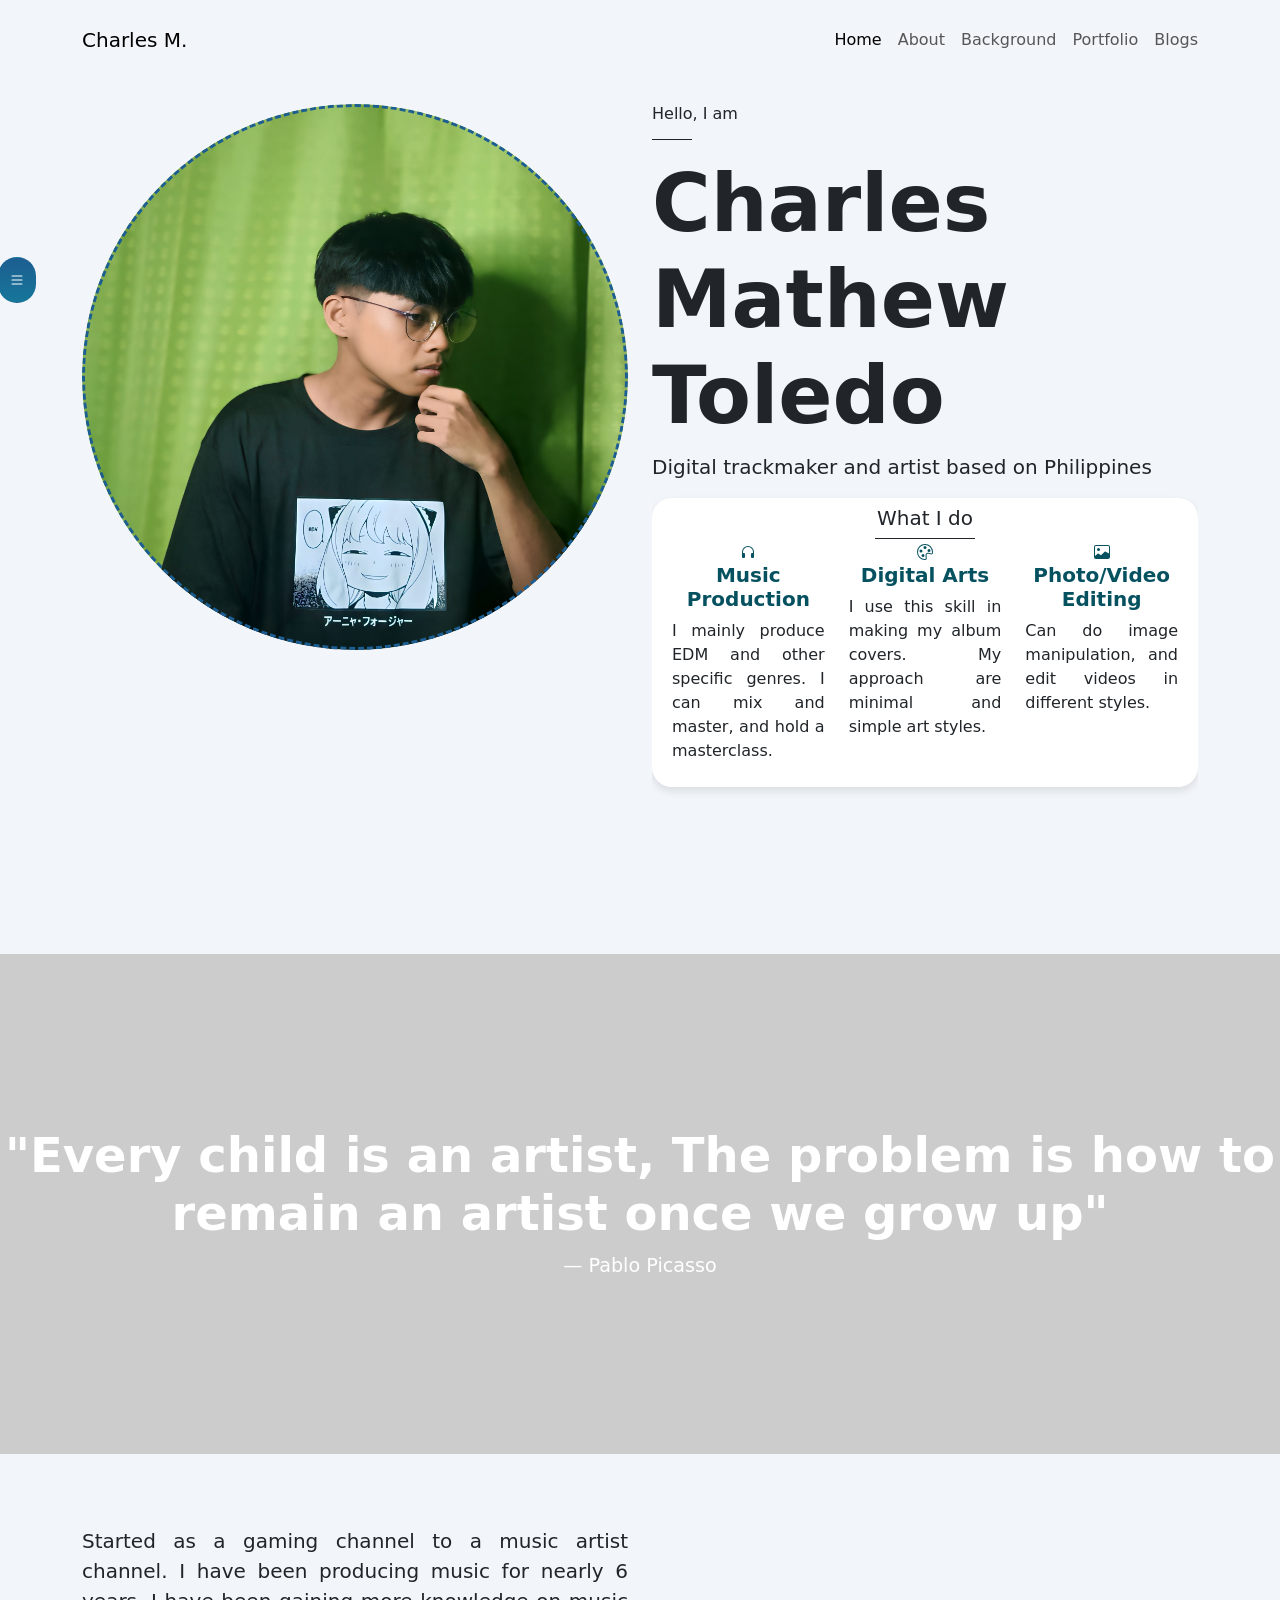
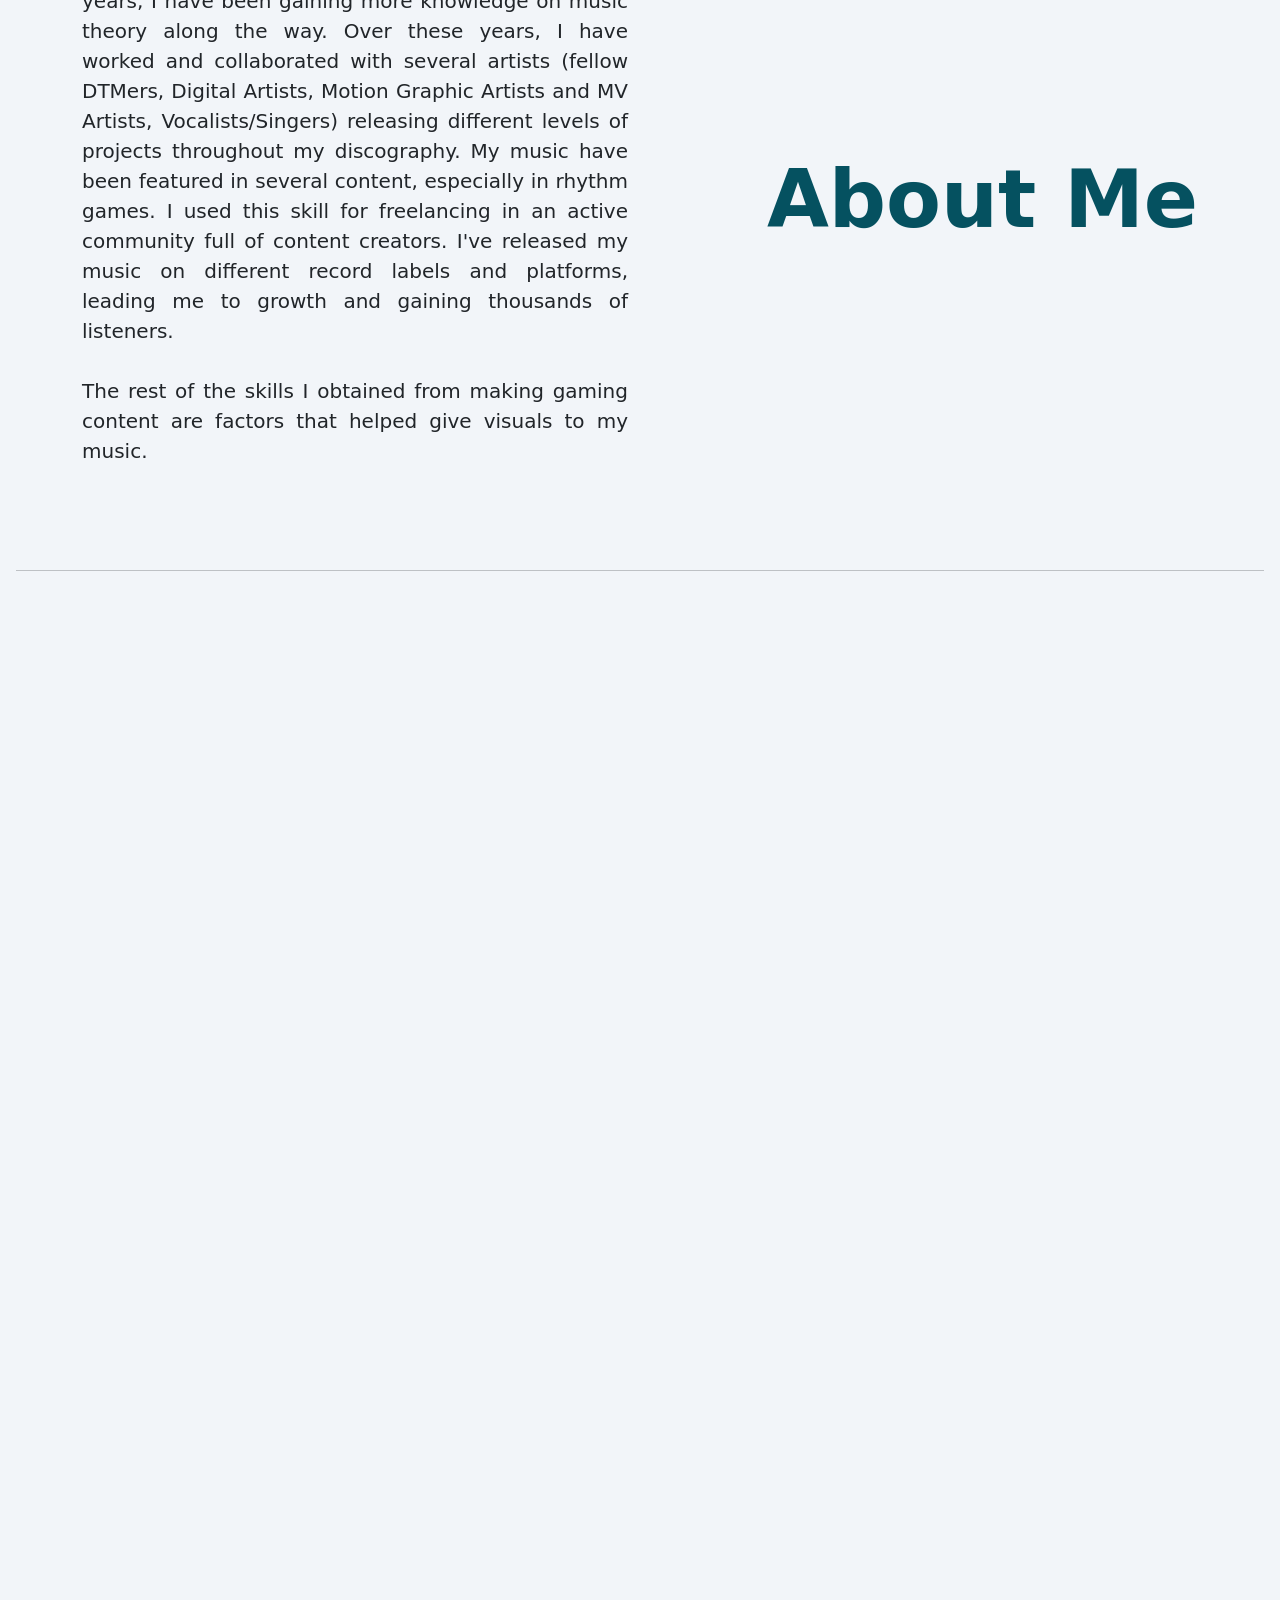
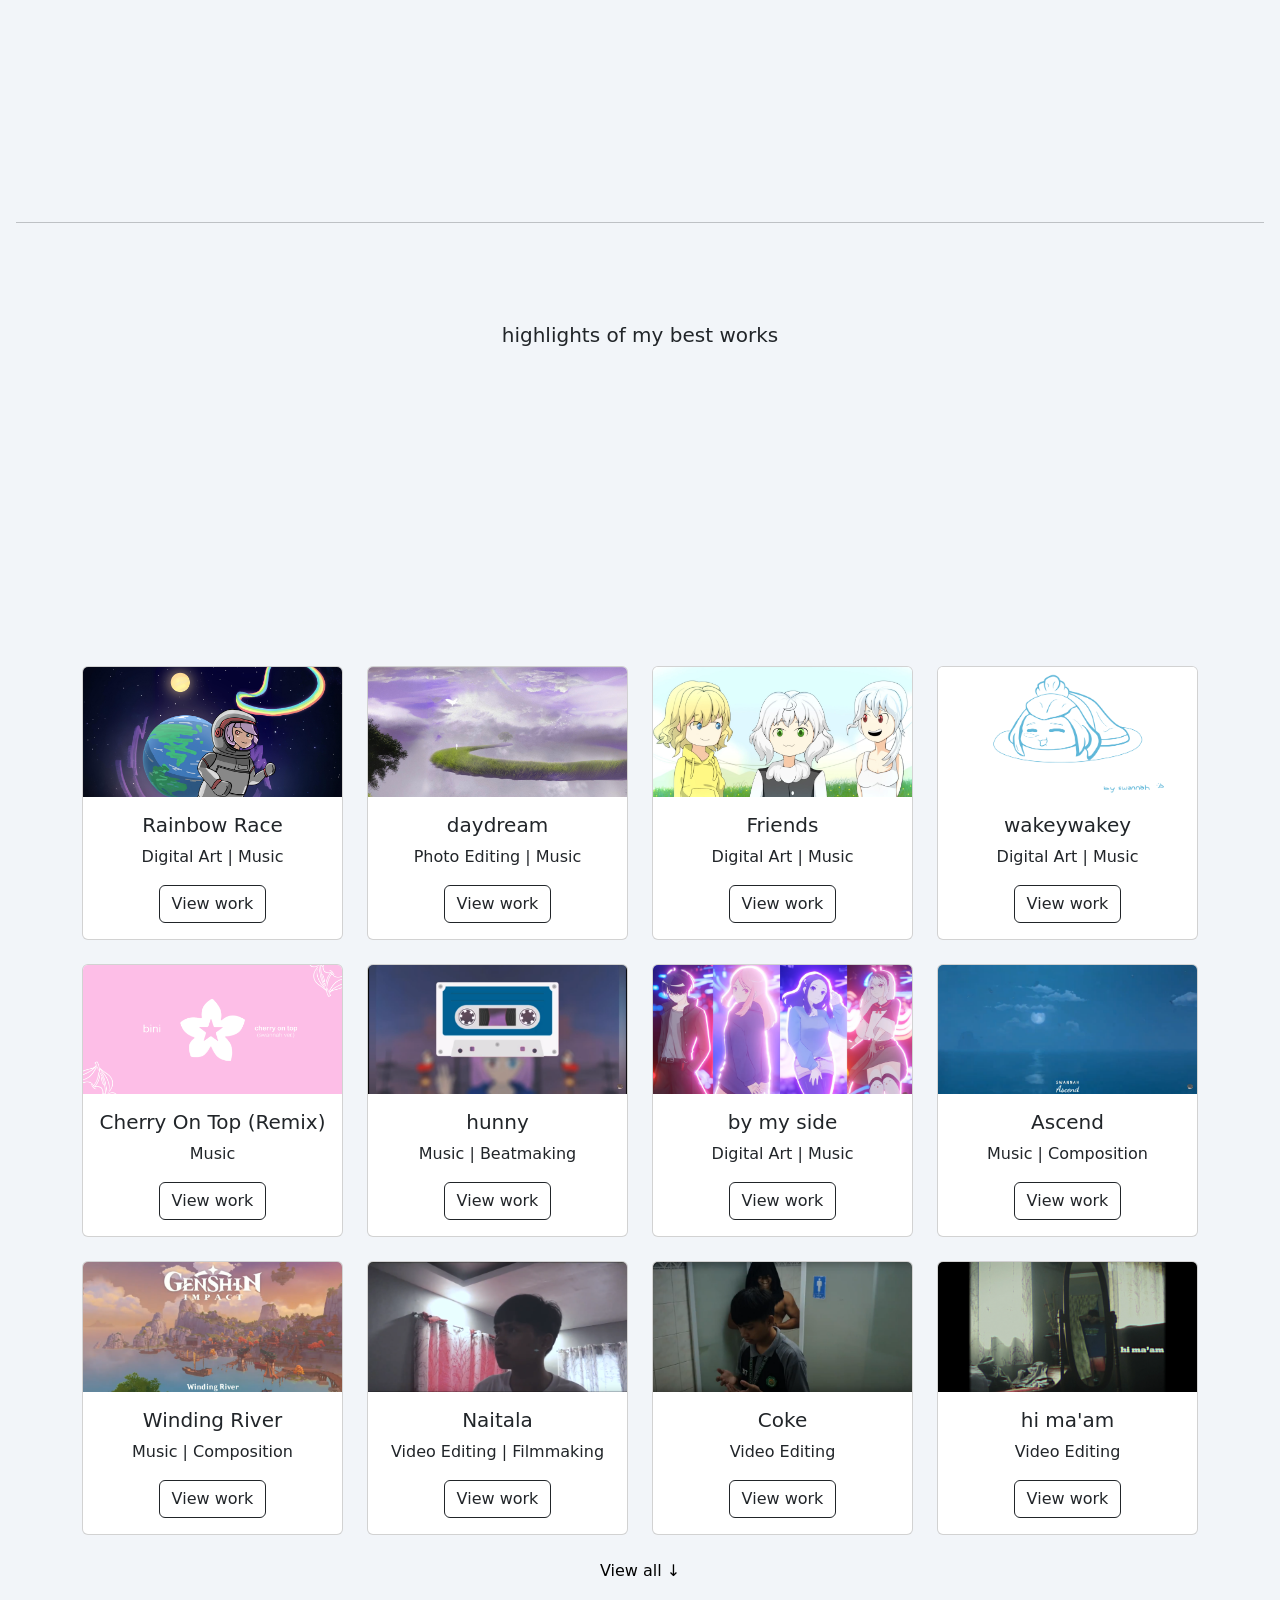
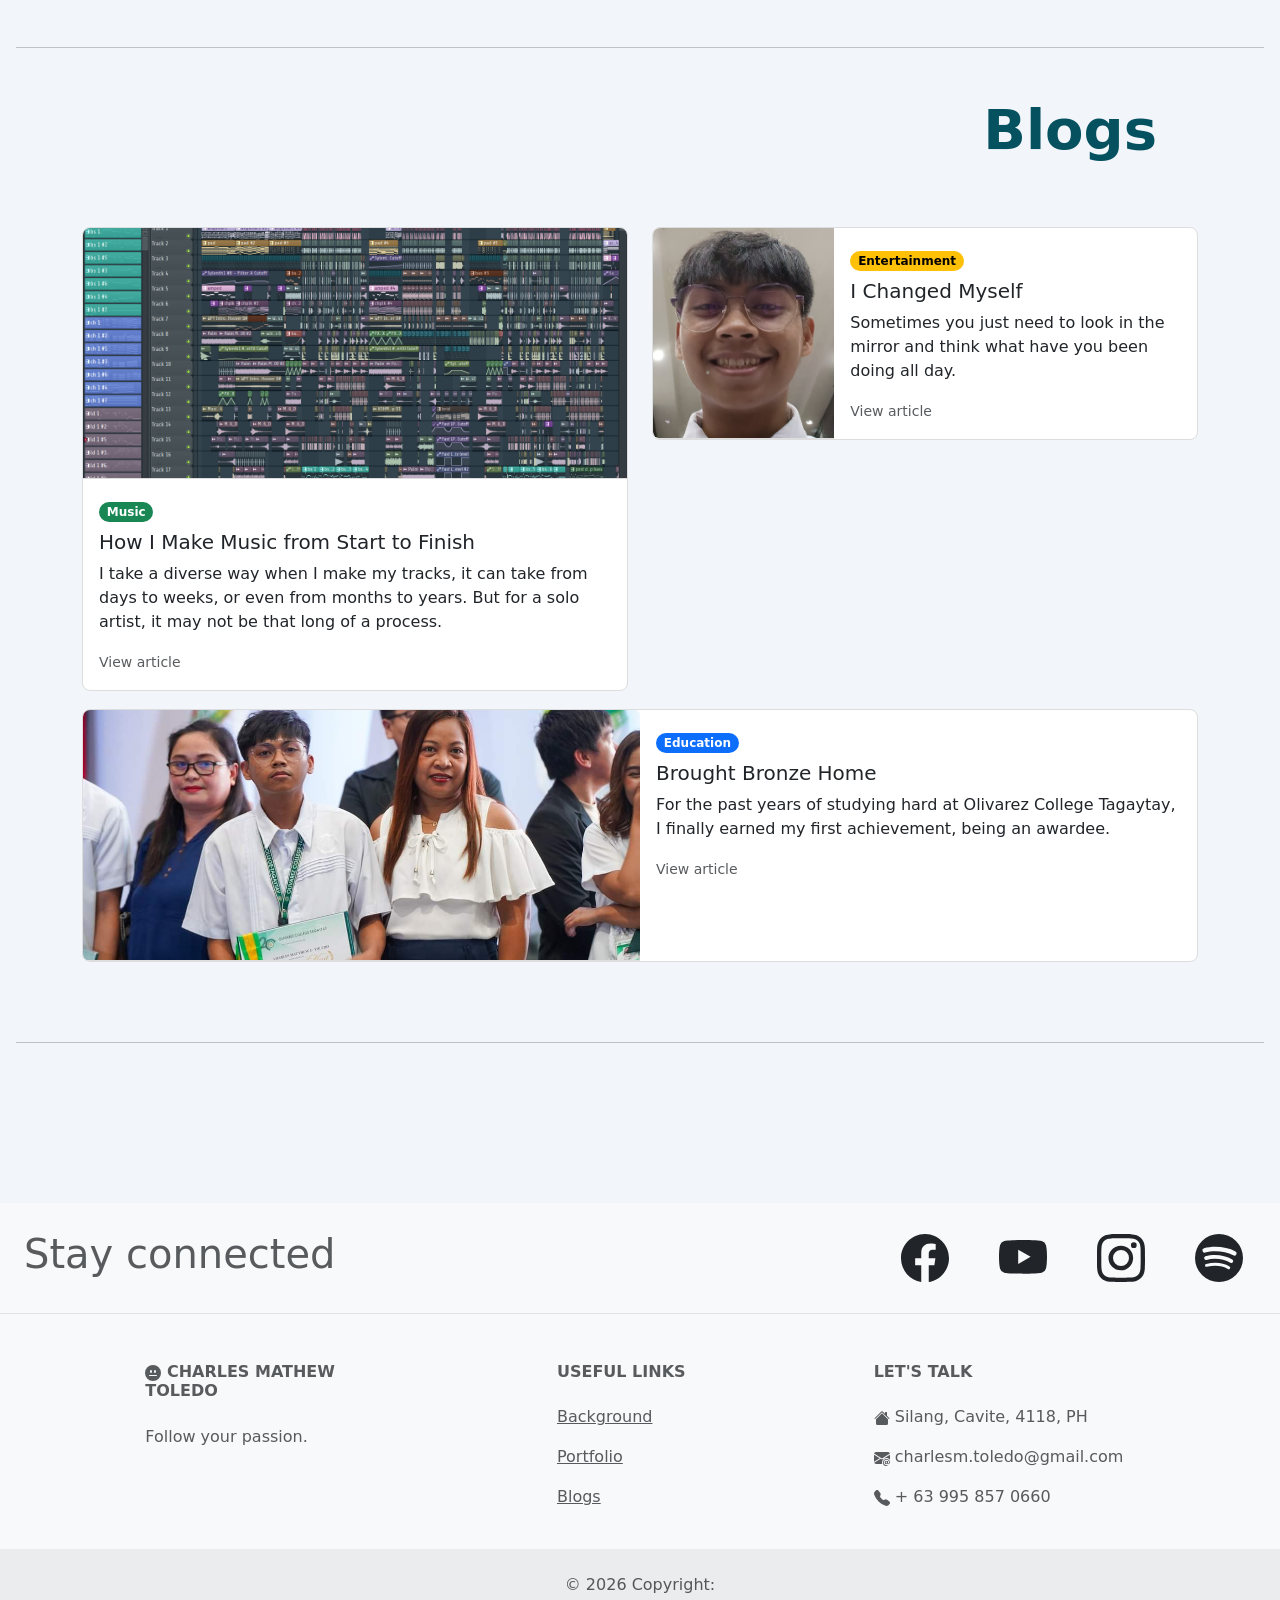
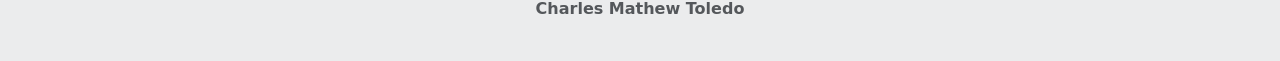
==== index.html @ c6d50644 "Update index.html" ====
<!DOCTYPE html>
<html lang="en">
<head>
    <meta charset="UTF-8">
    <meta name="viewport" content="width=device-width, initial-scale=1.0">
    <meta name="viewport" content="width=device-width, initial-scale=1.0, maximum-scale=1.0, user-scalable=no">
    <title>Charles M. - Personal Website</title>

    <!--Link-->
    <link href="https://cdn.jsdelivr.net/npm/bootstrap@5.3.3/dist/css/bootstrap.min.css" rel="stylesheet" integrity="sha384-QWTKZyjpPEjISv5WaRU9OFeRpok6YctnYmDr5pNlyT2bRjXh0JMhjY6hW+ALEwIH" crossorigin="anonymous">
    <link rel="stylesheet" type="text/css" href="CSS/style.css">
    <link rel="stylesheet" href="https://use.fontawesome.com/releases/v5.0.12/css/all.css" integrity="sha384-G0fIWCsCzJIMAVNQPfjH08cyYaUtMwjJwqiRKxxE/rx96Uroj1BtIQ6MLJuheaO9"
    crossorigin="anonymous">
    <link href="https://unpkg.com/aos@2.3.1/dist/aos.css" rel="stylesheet">
</head>
<body data-bs-spy="scroll" data-bs-target="#navbar-id" data-bs-target=".floating-menu" data-bs-target="btn-back-to-top" data-bs-target=".useful-links" data-bs-target="#cartogrid">
    <!--Navbar-->
    <div class="container-lg p-1 top-0">
        <nav class="navbar navbar-expand-md" id="navbar-id">
            <a href="#" class="navbar-brand ms-2" data-aos="zoom-in" 
            data-aos-easing="ease-out-sine" data-aos-duration="1000">Charles M.</a>

            <!--Hamburger Menu Icon / For Mobile View-->
            <button class="navbar-toggler collapsed ms-auto me-2" type="button" data-bs-toggle="collapse" data-bs-target="#toggleMobileMenu" aria-controls="toggleMobileMenu" aria-expanded="false" aria-label="toggleNavigation" data-aos="zoom-in" 
            data-aos-easing="ease-out-sine" data-aos-duration="1000">
                <span class="toggler-icon top-bar"></span>
                <span class="toggler-icon middle-bar"></span>
                <span class="toggler-icon bottom-bar"></span>
            </button>
            <!--Hamburger Menu Icon / For Mobile View-->

            <!--Nav Links-->
            <div class="collapse navbar-collapse my-2" id="toggleMobileMenu" data-aos="zoom-in" 
            data-aos-easing="ease-out-sine" data-aos-duration="1000">
                <ul class="navbar-nav text-center ms-auto">
                    <li>
                        <a href="#navbar-id" class="nav-link">Home</a>
                    </li>
                    <li>
                        <a href="#specialty" class="nav-link">About</a>
                    </li>
                    <li>
                        <a href="#resume" class="nav-link">Background</a>
                    </li>
                    <li>
                        <a href="#portfolio" class="nav-link">Portfolio</a>
                    </li>
                    <li>
                        <a href="#blogs" class="nav-link">Blogs</a>
                    </li>
                    <!-- <li>
                        <a href="#contacts" class="nav-link">Contact</a>
                    </li> -->
                </ul>
            </div>
            <!--Nav Links-->

            <div class="tab-content" id="myTabContent">
            <div class="tab-pane fade show active" id="home-tab-pane" role="tabpanel" aria-labelledby="home-tab" tabindex="0"></div>
            <div class="tab-pane fade" id="profile-tab-pane" role="tabpanel" aria-labelledby="profile-tab" tabindex="0"></div>
            <div class="tab-pane fade" id="contact-tab-pane" role="tabpanel" aria-labelledby="contact-tab" tabindex="0"></div>
            <div class="tab-pane fade" id="disabled-tab-pane" role="tabpanel" aria-labelledby="disabled-tab" tabindex="0"></div>
            </div>
        </nav>
    </div>
    <!--Navbar-->
    
    <!--Floating Menu-->
    <!--Button to open floating menu-->
    <div class="offcanvas-start" tabindex="-1" id="float-toggle" aria-labelledby="offcanvas1Label">
        <button class="btn" type="button" id="menu-float-toggler" data-bs-toggle="offcanvas" data-bs-target="#floating-menu" aria-controls="floating-menu">
            <svg xmlns="http://www.w3.org/2000/svg" width="16" height="16" fill="currentColor" class="bi bi-list" viewBox="0 0 16 16">
                <path fill-rule="evenodd" d="M2.5 12a.5.5 0 0 1 .5-.5h10a.5.5 0 0 1 0 1H3a.5.5 0 0 1-.5-.5m0-4a.5.5 0 0 1 .5-.5h10a.5.5 0 0 1 0 1H3a.5.5 0 0 1-.5-.5m0-4a.5.5 0 0 1 .5-.5h10a.5.5 0 0 1 0 1H3a.5.5 0 0 1-.5-.5"/>
            </svg>
        </button>
    </div>
    <!--Button to open floating menu-->

    <!--Actual Floating Menu-->
    <div class="offcanvas" id="floating-menu" data-bs-scroll="true" data-bs-backdrop="false" tabindex="-1" aria-labelledby="offcanvas2Label">
        <nav class="floating-menu">
            <ul class="main-menu">
                <!--to Home-->
                <li>
                    <a href="#navbar-id" class="ripple">
                        <svg xmlns="http://www.w3.org/2000/svg" width="16" height="16" fill="currentColor" class="bi bi-house-fill" viewBox="0 0 16 16">
                            <path d="M8.707 1.5a1 1 0 0 0-1.414 0L.646 8.146a.5.5 0 0 0 .708.708L8 2.207l6.646 6.647a.5.5 0 0 0 .708-.708L13 5.793V2.5a.5.5 0 0 0-.5-.5h-1a.5.5 0 0 0-.5.5v1.293z"/>
                            <path d="m8 3.293 6 6V13.5a1.5 1.5 0 0 1-1.5 1.5h-9A1.5 1.5 0 0 1 2 13.5V9.293z"/>
                        </svg>
                    </a>
                </li>

                <!--to About Section-->
                <li>
                    <a href="#specialty" class="ripple">
                        <svg xmlns="http://www.w3.org/2000/svg" width="16" height="16" fill="currentColor" class="bi bi-person-circle" viewBox="0 0 16 16">
                            <path d="M11 6a3 3 0 1 1-6 0 3 3 0 0 1 6 0"/>
                            <path fill-rule="evenodd" d="M0 8a8 8 0 1 1 16 0A8 8 0 0 1 0 8m8-7a7 7 0 0 0-5.468 11.37C3.242 11.226 4.805 10 8 10s4.757 1.225 5.468 2.37A7 7 0 0 0 8 1"/>
                        </svg>
                    </a>
                </li>

                <!--to Resume-->
                <li>
                    <a href="#resume" class="ripple">
                        <svg xmlns="http://www.w3.org/2000/svg" width="16" height="16" fill="currentColor" class="bi bi-person-vcard-fill" viewBox="0 0 16 16">
                            <path d="M0 4a2 2 0 0 1 2-2h12a2 2 0 0 1 2 2v8a2 2 0 0 1-2 2H2a2 2 0 0 1-2-2zm9 1.5a.5.5 0 0 0 .5.5h4a.5.5 0 0 0 0-1h-4a.5.5 0 0 0-.5.5M9 8a.5.5 0 0 0 .5.5h4a.5.5 0 0 0 0-1h-4A.5.5 0 0 0 9 8m1 2.5a.5.5 0 0 0 .5.5h3a.5.5 0 0 0 0-1h-3a.5.5 0 0 0-.5.5m-1 2C9 10.567 7.21 9 5 9c-2.086 0-3.8 1.398-3.984 3.181A1 1 0 0 0 2 13h6.96q.04-.245.04-.5M7 6a2 2 0 1 0-4 0 2 2 0 0 0 4 0"/>
                        </svg>
                    </a>
                </li>

                <!--to Portfolio-->
                <li>
                    <a href="#portfolio" class="ripple">
                        <svg xmlns="http://www.w3.org/2000/svg" width="16" height="16" fill="currentColor" class="bi bi-folder2-open" viewBox="0 0 16 16">
                            <path d="M1 3.5A1.5 1.5 0 0 1 2.5 2h2.764c.958 0 1.76.56 2.311 1.184C7.985 3.648 8.48 4 9 4h4.5A1.5 1.5 0 0 1 15 5.5v.64c.57.265.94.876.856 1.546l-.64 5.124A2.5 2.5 0 0 1 12.733 15H3.266a2.5 2.5 0 0 1-2.481-2.19l-.64-5.124A1.5 1.5 0 0 1 1 6.14zM2 6h12v-.5a.5.5 0 0 0-.5-.5H9c-.964 0-1.71-.629-2.174-1.154C6.374 3.334 5.82 3 5.264 3H2.5a.5.5 0 0 0-.5.5zm-.367 1a.5.5 0 0 0-.496.562l.64 5.124A1.5 1.5 0 0 0 3.266 14h9.468a1.5 1.5 0 0 0 1.489-1.314l.64-5.124A.5.5 0 0 0 14.367 7z"/>
                        </svg>
                    </a>
                </li>

                <!--to Blogs-->
                <li>
                    <a href="#blogs" class="ripple">
                        <svg xmlns="http://www.w3.org/2000/svg" width="16" height="16" fill="currentColor" class="bi bi-journal-richtext" viewBox="0 0 16 16">
                            <path d="M7.5 3.75a.75.75 0 1 1-1.5 0 .75.75 0 0 1 1.5 0m-.861 1.542 1.33.886 1.854-1.855a.25.25 0 0 1 .289-.047L11 4.75V7a.5.5 0 0 1-.5.5h-5A.5.5 0 0 1 5 7v-.5s1.54-1.274 1.639-1.208M5 9.5a.5.5 0 0 1 .5-.5h5a.5.5 0 0 1 0 1h-5a.5.5 0 0 1-.5-.5m0 2a.5.5 0 0 1 .5-.5h2a.5.5 0 0 1 0 1h-2a.5.5 0 0 1-.5-.5"/>
                            <path d="M3 0h10a2 2 0 0 1 2 2v12a2 2 0 0 1-2 2H3a2 2 0 0 1-2-2v-1h1v1a1 1 0 0 0 1 1h10a1 1 0 0 0 1-1V2a1 1 0 0 0-1-1H3a1 1 0 0 0-1 1v1H1V2a2 2 0 0 1 2-2"/>
                            <path d="M1 5v-.5a.5.5 0 0 1 1 0V5h.5a.5.5 0 0 1 0 1h-2a.5.5 0 0 1 0-1zm0 3v-.5a.5.5 0 0 1 1 0V8h.5a.5.5 0 0 1 0 1h-2a.5.5 0 0 1 0-1zm0 3v-.5a.5.5 0 0 1 1 0v.5h.5a.5.5 0 0 1 0 1h-2a.5.5 0 0 1 0-1z"/>
                        </svg>
                    </a>
                </li>

                <!--to Contact-->
                <!-- <li>
                    <a href="#contacts" class="ripple">
                        <svg xmlns="http://www.w3.org/2000/svg" width="16" height="16" fill="currentColor" class="bi bi-envelope-paper-fill" viewBox="0 0 16 16">
                            <path fill-rule="evenodd" d="M6.5 9.5 3 7.5v-6A1.5 1.5 0 0 1 4.5 0h7A1.5 1.5 0 0 1 13 1.5v6l-3.5 2L8 8.75zM1.059 3.635 2 3.133v3.753L0 5.713V5.4a2 2 0 0 1 1.059-1.765M16 5.713l-2 1.173V3.133l.941.502A2 2 0 0 1 16 5.4zm0 1.16-5.693 3.337L16 13.372v-6.5Zm-8 3.199 7.941 4.412A2 2 0 0 1 14 16H2a2 2 0 0 1-1.941-1.516zm-8 3.3 5.693-3.162L0 6.873v6.5Z"/>
                        </svg>
                    </a>
                </li> -->

                <!--Close floating menu and reappear the toggle button-->
                <li>
                    <a href="#" class="ripple" data-bs-dismiss="offcanvas" aria-label="Close">
                        <svg xmlns="http://www.w3.org/2000/svg" width="16" height="16" fill="currentColor" class="bi bi-x-circle-fill" viewBox="0 0 16 16">
                            <path d="M16 8A8 8 0 1 1 0 8a8 8 0 0 1 16 0M5.354 4.646a.5.5 0 1 0-.708.708L7.293 8l-2.647 2.646a.5.5 0 0 0 .708.708L8 8.707l2.646 2.647a.5.5 0 0 0 .708-.708L8.707 8l2.647-2.646a.5.5 0 0 0-.708-.708L8 7.293z"/>
                        </svg>
                    </a>
                </li>
            </ul>
            <div class="menu-bg"></div>
        </nav>
    </div>
    <!--Actual Floating Menu-->
    <!--Floating Menu-->
    

    <br>

    <!--Hero-->
    <div class="container">
        <div class="row">
            <!--Left-->
            <!--Profile Picture-->
            <div class="col-lg-6 col-md-12 col-sm-12">
                <div id="circle-container" data-aos="zoom-in" data-aos-duration="1500" data-aos-easing="ease-in-out-back">
                    <div class="circle-border"></div>
                    <div class="elementor-widget-container">
                        <div class="elementor-image">
                            <img src="images/hero-pfp.jpg" alt="Hero" class="img-fluid rounded-circle mb-3" id="heropfp">
                        </div>
                    </div>
                </div>
            </div>   
            <!--Profile Picture-->     
            <!--Left-->   

            <!--Right-->
            <div class="col-lg-6 col-md-12 col-sm-12">
                <div class="hero-content" style="overflow-x: hidden;">
                    <!--Intro header-->
                    <h6 id="hero-text" data-aos="flip-down" data-aos-duration="1500" data-aos-easing="ease-in-out-back" data-aos-delay="1000">Hello, I am</h6>
                    <hr style="width: 40px;" id="hello-line" data-aos="zoom-in" data-aos-duration="1000" data-aos-delay="1000">

                    <h1 class="display-1 fw-bold" id="hero-text" data-aos="flip-up" data-aos-duration="1500" data-aos-easing="ease-in-out-back" data-aos-delay="1500">Charles Mathew Toledo</h1>
                    <!--Intro header-->

                    <!--Auto-typing Text-->
                    <div class="container-type" data-aos="flip-down" data-aos-duration="1500" data-aos-easing="ease-in-out-back" data-aos-delay="1500">
                        <h3 class="lead fw-medium fs-3">
                            <span class="auto-type"></span>
                        </h3>
                    </div>

                    <!--Imported JavaScript typing animation-->
                    <script src="https://unpkg.com/typed.js@2.1.0/dist/typed.umd.js"></script>
                    <!--Imported JavaScript typing animation-->
                    <!--Auto-typing Text-->
                    
                    <!--Summary bio-->
                    <p class="lead" id="hero-bio" data-aos="fade-left" data-aos-duration="800" data-aos-easing="ease-out" data-aos-delay="2500">
                        Digital trackmaker and artist based on Philippines
                    </p>
                    <!--Summary bio-->

                    <!--Skills Summary-->
                    <div class="container" id="skillset-head" data-aos="flip-down" data-aos-duration="800" data-aos-easing="ease-out" data-aos-delay="2800">
                        <div class="container">
                            <h6 class="display-6 text-center fs-5 text-center">What I do</h6>
                            <hr class="m-auto" style="width: 100px;" data-aos="zoom-in" data-aos-duration="1000" data-aos-delay="3000">
                        </div>

                        <div class="container text-center">
                            <div class="row align-items-start d-block d-sm-inline-flex" id="skills" data-aos="zoom-in" data-aos-duration="1000" data-aos-delay="2800">
                                <div class="col">
                                    <span>
                                        <svg xmlns="http://www.w3.org/2000/svg" width="16" height="16" fill="currentColor" class="bi bi-headphones text-info-emphasis" viewBox="0 0 16 16">
                                            <path d="M8 3a5 5 0 0 0-5 5v1h1a1 1 0 0 1 1 1v3a1 1 0 0 1-1 1H3a1 1 0 0 1-1-1V8a6 6 0 1 1 12 0v5a1 1 0 0 1-1 1h-1a1 1 0 0 1-1-1v-3a1 1 0 0 1 1-1h1V8a5 5 0 0 0-5-5"/>
                                        </svg>
                                    </span>
                                    <h4 class="lead fs-5 fw-semibold mb-2 w-100 text-info-emphasis">Music Production</h4>
                                    <p class="lead fs-6 text-wrap" id="skill-desc">
                                        I mainly produce EDM and other specific genres. I can mix and master, and hold a masterclass.
                                    </p>
                                </div>
                                <div class="col">
                                    <span>
                                        <svg xmlns="http://www.w3.org/2000/svg" width="16" height="16" fill="currentColor" class="bi bi-palette text-info-emphasis" viewBox="0 0 16 16">
                                            <path d="M8 5a1.5 1.5 0 1 0 0-3 1.5 1.5 0 0 0 0 3m4 3a1.5 1.5 0 1 0 0-3 1.5 1.5 0 0 0 0 3M5.5 7a1.5 1.5 0 1 1-3 0 1.5 1.5 0 0 1 3 0m.5 6a1.5 1.5 0 1 0 0-3 1.5 1.5 0 0 0 0 3"/>
                                            <path d="M16 8c0 3.15-1.866 2.585-3.567 2.07C11.42 9.763 10.465 9.473 10 10c-.603.683-.475 1.819-.351 2.92C9.826 14.495 9.996 16 8 16a8 8 0 1 1 8-8m-8 7c.611 0 .654-.171.655-.176.078-.146.124-.464.07-1.119-.014-.168-.037-.37-.061-.591-.052-.464-.112-1.005-.118-1.462-.01-.707.083-1.61.704-2.314.369-.417.845-.578 1.272-.618.404-.038.812.026 1.16.104.343.077.702.186 1.025.284l.028.008c.346.105.658.199.953.266.653.148.904.083.991.024C14.717 9.38 15 9.161 15 8a7 7 0 1 0-7 7"/>
                                        </svg>
                                    </span> 
                                    <h4 class="lead fs-5 fw-semibold text-info-emphasis">Digital Arts</h4>
                                    <p class="lead fs-6 text-wrap" id="skill-desc">
                                        I use this skill in making my album covers. My approach are minimal and simple art styles.
                                    </p>
                                </div>
                                <div class="col">
                                    <span>
                                        <svg xmlns="http://www.w3.org/2000/svg" width="16" height="16" fill="currentColor" class="bi bi-image text-info-emphasis" viewBox="0 0 16 16">
                                            <path d="M6.002 5.5a1.5 1.5 0 1 1-3 0 1.5 1.5 0 0 1 3 0"/>
                                            <path d="M2.002 1a2 2 0 0 0-2 2v10a2 2 0 0 0 2 2h12a2 2 0 0 0 2-2V3a2 2 0 0 0-2-2zm12 1a1 1 0 0 1 1 1v6.5l-3.777-1.947a.5.5 0 0 0-.577.093l-3.71 3.71-2.66-1.772a.5.5 0 0 0-.63.062L1.002 12V3a1 1 0 0 1 1-1z"/>
                                        </svg>
                                    </span>
                                    <h4 class="lead fs-5 fw-semibold text-info-emphasis">Photo/Video Editing</h4>
                                    <p class="lead fs-6 text-wrap" id="skill-desc">
                                        Can do image manipulation, and edit videos in different styles.
                                    </p>
                                </div>
                            </div>
                        </div>
                    </div>
                    <!--Skills Summary-->

                    <hr data-aos="zoom-in" data-aos-duration="1000" data-aos-delay="1000">
                    
                    <!--SocMed Icons-->                   
                    <div class="row align-items-center" id="socmed-hero">
                        <!--Facebook-->
                        <div class="col-6 col-sm-3 col-md-3 text-center" data-aos="zoom-in" data-aos-duration="1000" data-aos-delay="2000">
                            <a type="button" class="btn rounded-4" id="icon1" href="https://www.facebook.com/bp.charlesjk" target="_blank">
                                <svg xmlns="http://www.w3.org/2000/svg" width="3em" height="3em" fill="currentColor" class="bi bi-facebook" viewBox="0 0 16 16">
                                    <path d="M16 8.049c0-4.446-3.582-8.05-8-8.05C3.58 0-.002 3.603-.002 8.05c0 4.017 2.926 7.347 6.75 7.951v-5.625h-2.03V8.05H6.75V6.275c0-2.017 1.195-3.131 3.022-3.131.876 0 1.791.157 1.791.157v1.98h-1.009c-.993 0-1.303.621-1.303 1.258v1.51h2.218l-.354 2.326H9.25V16c3.824-.604 6.75-3.934 6.75-7.951"/>
                                </svg>
                            </a>
                        </div>
                        <!--Facebook-->
                        

                        <!--YouTube-->
                        <div class="col-6 col-sm-3 col-md-3 text-center" data-aos="zoom-in" data-aos-duration="1000" data-aos-delay="2000">
                            <a type="button" class="btn rounded-4" id="icon2" href="https://www.youtube.com/c/SWANNAH69" target="_blank">
                                <svg xmlns="http://www.w3.org/2000/svg" width="3em" height="3em" fill="currentColor" class="bi bi-youtube" viewBox="0 0 16 16">
                                    <path d="M8.051 1.999h.089c.822.003 4.987.033 6.11.335a2.01 2.01 0 0 1 1.415 1.42c.101.38.172.883.22 1.402l.01.104.022.26.008.104c.065.914.073 1.77.074 1.957v.075c-.001.194-.01 1.108-.082 2.06l-.008.105-.009.104c-.05.572-.124 1.14-.235 1.558a2.01 2.01 0 0 1-1.415 1.42c-1.16.312-5.569.334-6.18.335h-.142c-.309 0-1.587-.006-2.927-.052l-.17-.006-.087-.004-.171-.007-.171-.007c-1.11-.049-2.167-.128-2.654-.26a2.01 2.01 0 0 1-1.415-1.419c-.111-.417-.185-.986-.235-1.558L.09 9.82l-.008-.104A31 31 0 0 1 0 7.68v-.123c.002-.215.01-.958.064-1.778l.007-.103.003-.052.008-.104.022-.26.01-.104c.048-.519.119-1.023.22-1.402a2.01 2.01 0 0 1 1.415-1.42c.487-.13 1.544-.21 2.654-.26l.17-.007.172-.006.086-.003.171-.007A100 100 0 0 1 7.858 2zM6.4 5.209v4.818l4.157-2.408z"/>
                                </svg>
                            </a>
                        </div>
                        <!--YouTube-->

                        <!--Instagram-->
                        <div class="col-6 col-sm-3 col-md-3 text-center" data-aos="zoom-in" data-aos-duration="1000" data-aos-delay="2000">                           
                            <a type="button" class="btn rounded-4" id="icon3" href="https://www.instagram.com/wanasan16/" target="_blank">
                                <svg xmlns="http://www.w3.org/2000/svg" width="3em" height="3em" fill="currentColor" class="bi bi-instagram" viewBox="0 0 16 16">
                                    <path d="M8 0C5.829 0 5.556.01 4.703.048 3.85.088 3.269.222 2.76.42a3.9 3.9 0 0 0-1.417.923A3.9 3.9 0 0 0 .42 2.76C.222 3.268.087 3.85.048 4.7.01 5.555 0 5.827 0 8.001c0 2.172.01 2.444.048 3.297.04.852.174 1.433.372 1.942.205.526.478.972.923 1.417.444.445.89.719 1.416.923.51.198 1.09.333 1.942.372C5.555 15.99 5.827 16 8 16s2.444-.01 3.298-.048c.851-.04 1.434-.174 1.943-.372a3.9 3.9 0 0 0 1.416-.923c.445-.445.718-.891.923-1.417.197-.509.332-1.09.372-1.942C15.99 10.445 16 10.173 16 8s-.01-2.445-.048-3.299c-.04-.851-.175-1.433-.372-1.941a3.9 3.9 0 0 0-.923-1.417A3.9 3.9 0 0 0 13.24.42c-.51-.198-1.092-.333-1.943-.372C10.443.01 10.172 0 7.998 0zm-.717 1.442h.718c2.136 0 2.389.007 3.232.046.78.035 1.204.166 1.486.275.373.145.64.319.92.599s.453.546.598.92c.11.281.24.705.275 1.485.039.843.047 1.096.047 3.231s-.008 2.389-.047 3.232c-.035.78-.166 1.203-.275 1.485a2.5 2.5 0 0 1-.599.919c-.28.28-.546.453-.92.598-.28.11-.704.24-1.485.276-.843.038-1.096.047-3.232.047s-2.39-.009-3.233-.047c-.78-.036-1.203-.166-1.485-.276a2.5 2.5 0 0 1-.92-.598 2.5 2.5 0 0 1-.6-.92c-.109-.281-.24-.705-.275-1.485-.038-.843-.046-1.096-.046-3.233s.008-2.388.046-3.231c.036-.78.166-1.204.276-1.486.145-.373.319-.64.599-.92s.546-.453.92-.598c.282-.11.705-.24 1.485-.276.738-.034 1.024-.044 2.515-.045zm4.988 1.328a.96.96 0 1 0 0 1.92.96.96 0 0 0 0-1.92m-4.27 1.122a4.109 4.109 0 1 0 0 8.217 4.109 4.109 0 0 0 0-8.217m0 1.441a2.667 2.667 0 1 1 0 5.334 2.667 2.667 0 0 1 0-5.334"/>
                                </svg>
                            </a>                           
                        </div>
                        <!--Instagram-->

                        <!--Spotify-->
                        <div class="col-6 col-sm-3 col-md-3 text-center" data-aos="zoom-in" data-aos-duration="1000" data-aos-delay="2000">                           
                            <a type="button" class="btn rounded-4" id="icon4" href="https://open.spotify.com/artist/47SYCgJrnsGnlDNcUpfqy1?si=AtB1aNCySh6cd99UNLAS3A" target="_blank">
                                <svg xmlns="http://www.w3.org/2000/svg" width="3em" height="3em" fill="currentColor" class="bi bi-spotify" viewBox="0 0 16 16">
                                    <path d="M8 0a8 8 0 1 0 0 16A8 8 0 0 0 8 0m3.669 11.538a.5.5 0 0 1-.686.165c-1.879-1.147-4.243-1.407-7.028-.77a.499.499 0 0 1-.222-.973c3.048-.696 5.662-.397 7.77.892a.5.5 0 0 1 .166.686m.979-2.178a.624.624 0 0 1-.858.205c-2.15-1.321-5.428-1.704-7.972-.932a.625.625 0 0 1-.362-1.194c2.905-.881 6.517-.454 8.986 1.063a.624.624 0 0 1 .206.858m.084-2.268C10.154 5.56 5.9 5.419 3.438 6.166a.748.748 0 1 1-.434-1.432c2.825-.857 7.523-.692 10.492 1.07a.747.747 0 1 1-.764 1.288"/>
                                </svg>
                            </a>                           
                        </div>
                        <!--Spotify-->
                    </div>
                    <!--SocMed Icons--> 

                </div>
                
            </div>
            <!--Right-->
        </div>
        
    </div>
    <!--Hero-->

    <br>
    <br>
    <br>

    <!--Parallax Image-->
    <div class="parallax">
        <div class="parallax-text" data-aos="fade-up" data-aos-easing="ease-out" data-aos-duration="800">
            <h1 class="display-5 fw-semibold">"Every child is an artist, The problem is how to remain an artist once we grow up"</h1>
            <p class="lead">— Pablo Picasso</p>
        </div>
    </div>
    <!--Parallax Image-->

    <br>
    <br>
    <br>

    <!--More Info About Me-->
    <div class="container">
        <div class="row" id="specialty">
            <div class="col-lg-6 col-md-12 col-sm-12" data-aos="fade-up" data-aos-duration="800" data-aos-easing="ease-out">
                <p class="lead" id="about-text">
                    Started as a gaming channel to a music artist channel. I have been producing music for nearly 6 years, I have been gaining more knowledge on music theory along the way. Over these years, I have worked and collaborated with several artists (fellow DTMers, Digital Artists, Motion Graphic Artists and MV Artists, Vocalists/Singers) releasing different levels of projects throughout my discography. My music have been featured in several content, especially in rhythm games. I used this skill for freelancing in an active community full of content creators. I've released my music on different record labels and platforms, leading me to growth and gaining thousands of listeners.
                    <br>
                    <br>
                    The rest of the skills I obtained from making gaming content are factors that helped give visuals to my music.
                </p>
            </div>
            <div class="col-lg-6 col-md-12 col-sm-12 text-lg-end text-sm-center align-content-center" data-aos="zoom-in" data-aos-duration="800" data-aos-easing="ease-out">
                <h1 class="display-1 fw-semibold text-info-emphasis" id="specialty-title">
                    About Me
                </h1>
            </div>
        </div>
    </div>
    <!--More Info About Me-->

    <br>
    <br>
    <br>
    <hr class="mx-3">

    <!--Resume-->
    <section id="resume">
        <div class="container" id="resume" data-aos="zoom-in" data-aos-easing="ease-out" data-aos-duration="800">
            <h1 class="display-4 fw-semibold text-info-emphasis">Background</h1>
        </div>
    
        <!--Education / Experiences / Skills tab-->
        <div class="container">
            <div class="row">
                <!--Left-->
                <div class="col-lg-6 col-md-12 col-sm-12" data-aos="zoom-in" data-aos-easing="ease-out" data-aos-duration="800" data-aos-delay="100">
                    <!--Education Timeline-->
                    <section class="py-3">
                        <h1 class="lead fw-medium fs-1 mb-2">Education</h1>
                        <ul class="timeline-with-icons mx-3" data-aos="fade-up" data-aos-easing="ease-out" data-aos-duration="800" data-aos-delay="150">
                            <!--Timeline 1: Elementary School-->
                            <li class="timeline-item mb-5" >
                                <span class="timeline-icon" data-aos="zoom-in" data-aos-easing="ease-in-out-back" data-aos-duration="800" data-aos-delay="250">
                                    <svg xmlns="http://www.w3.org/2000/svg" width="16" height="16" fill="currentColor" class="bi bi-backpack-fill" viewBox="0 0 16 16">
                                        <path d="M5 13v-3h4v.5a.5.5 0 0 0 1 0V10h1v3z"/>
                                        <path d="M6 2v.341C3.67 3.165 2 5.388 2 8v5.5A2.5 2.5 0 0 0 4.5 16h7a2.5 2.5 0 0 0 2.5-2.5V8a6 6 0 0 0-4-5.659V2a2 2 0 1 0-4 0m2-1a1 1 0 0 1 1 1v.083a6 6 0 0 0-2 0V2a1 1 0 0 1 1-1m0 3a4 4 0 0 1 3.96 3.43.5.5 0 1 1-.99.14 3 3 0 0 0-5.94 0 .5.5 0 1 1-.99-.14A4 4 0 0 1 8 4M4.5 9h7a.5.5 0 0 1 .5.5v4a.5.5 0 0 1-.5.5h-7a.5.5 0 0 1-.5-.5v-4a.5.5 0 0 1 .5-.5"/>
                                    </svg>
                                </span>
                        
                                <h5 class="fw-bold">Primary Education</h5>
                                <p class="text-muted mb-2 fw-bold"><i class="far fa-clock" aria-hidden="true"></i> Rancho Imperial Day Care Center (S.Y. 2008-2010)</p>
                                <p class="text-muted mb-2 fw-bold"><i class="far fa-clock" aria-hidden="true"></i> Blessed Margaret De Castello School (S.Y. 2010-2013)</p>
                                <p class="text-muted mb-2 fw-bold"><i class="far fa-clock" aria-hidden="true"></i> IC Learning Center (S.Y. 2013-2014)</p>
                                <p class="text-muted mb-2 fw-bold"><i class="far fa-clock" aria-hidden="true"></i> Lumil Elementary School (S.Y. 2014-2016)</p>
                                <ul>
                                    <li class="text-muted">
                                        Six-time student with honors (First 2 years of Kindergarten and First 4 years in Elementary)
                                    </li>
                                    <li class="text-muted">
                                        Uncredited winner of IC art contest
                                    </li>
                                    <li class="text-muted">
                                        3rd Placer in Mr. & Ms. Pageant at RIDCC
                                    </li>
                                </ul>
                            </li>
                            <!--Timeline 1: Elementary School-->
                        
                            <!--Timeline 2: High School-->
                            <li class="timeline-item mb-5">
                                <span class="timeline-icon" data-aos="zoom-in" data-aos-easing="ease-in-out-back" data-aos-duration="800" data-aos-delay="400">
                                    <svg xmlns="http://www.w3.org/2000/svg" width="16" height="16" fill="currentColor" class="bi bi-book-half" viewBox="0 0 16 16">
                                        <path d="M8.5 2.687c.654-.689 1.782-.886 3.112-.752 1.234.124 2.503.523 3.388.893v9.923c-.918-.35-2.107-.692-3.287-.81-1.094-.111-2.278-.039-3.213.492zM8 1.783C7.015.936 5.587.81 4.287.94c-1.514.153-3.042.672-3.994 1.105A.5.5 0 0 0 0 2.5v11a.5.5 0 0 0 .707.455c.882-.4 2.303-.881 3.68-1.02 1.409-.142 2.59.087 3.223.877a.5.5 0 0 0 .78 0c.633-.79 1.814-1.019 3.222-.877 1.378.139 2.8.62 3.681 1.02A.5.5 0 0 0 16 13.5v-11a.5.5 0 0 0-.293-.455c-.952-.433-2.48-.952-3.994-1.105C10.413.809 8.985.936 8 1.783"/>
                                    </svg>
                                </span>
                                <h5 class="fw-bold">Secondary Education</h5>
                                <p class="text-muted mb-2 fw-bold"><i class="far fa-clock" aria-hidden="true"></i> Lumil Integrated National High School (S.Y. 2016-2022)</p>
                                <p class="text-muted">
                                No notable achievements
                                </p>
                            </li>
                            <!--Timeline 2: High School-->
                        
                            <!--Timeline 3: College-->
                            <li class="timeline-item mb-5">
                                <span class="timeline-icon" data-aos="zoom-in" data-aos-easing="ease-in-out-back" data-aos-duration="800" data-aos-delay="500">
                                    <svg class="w-6 h-6 text-gray-800 dark:text-white" aria-hidden="true" xmlns="http://www.w3.org/2000/svg" width="24" height="24" fill="currentColor" viewBox="0 0 24 24">
                                        <path fill-rule="evenodd" d="M5 3a2 2 0 0 0-2 2v5h18V5a2 2 0 0 0-2-2H5ZM3 14v-2h18v2a2 2 0 0 1-2 2h-6v3h2a1 1 0 1 1 0 2H9a1 1 0 1 1 0-2h2v-3H5a2 2 0 0 1-2-2Z" clip-rule="evenodd"/>
                                    </svg>                        
                                </span>
                                <div class="timeline-2 left-2">
                                    <div class="card" data-aos="zoom-in-up" data-aos-easing="ease-in-out-back" data-aos-duration="1500" data-aos-delay="200">
                                        <img src="https://i.vimeocdn.com/video/1082373481-9c1b08f8b41b70c0943402cf81ca585c0487aa20038ea4c4c7877d7c17aadfa6-d?f=webp" class="card-img-top"
                                        alt="Responsive image">
                                        <div class="card-body p-4">
                                            <h4 class="fw-bold mb-2">Tertiary Education</h4>
                                            <p class="text-muted mb-4 fw-bold"><i class="far fa-clock" aria-hidden="true"></i> Olivarez College Tagaytay (S.Y. 2022-2026)</p>
                                            <ul>
                                                <li class="text-muted">
                                                    Academic Merit of S.Y. 2023-2024
                                                </li>
                                                <li class="text-muted mb-3">
                                                    Dean's Lister of S.Y. 2023-2024
                                                </li>
                                                <li class="text-muted mb-3">
                                                    President's Lister of S.Y. 2024-2025 - Scholar
                                                </li>
                                                <li class="text-muted mb-3">
                                                    Area Awardee Graduate
                                                </li>
                                                <li class="text-muted mb-3">
                                                    Best in Information Technology-based Research
                                                </li>
                                            </ul>
                                            <a href="https://olivarezcollegetagaytay.edu.ph/home/" target="_blank" class="btn btn-outline-success oct-visit">Visit official website</a>
                                      </div>
                                    </div>
                                </div>
                            </li>
                            <!--Timeline 3: College-->
                        </ul>
                    </section>
                    <!--Education Timeline-->
                </div>
                <!--Left-->
    
                <!--Right-->
                <div class="col-lg-6 col-md-12 col-sm-12" data-aos="zoom-in" data-aos-easing="ease-out" data-aos-duration="800" data-aos-delay="150">
    
                    <!--Experience Timeline-->
                    <section>
                        <h1 class="lead fw-medium fs-1 mb-2">Experiences</h1>
                        <ul class="timeline-with-icons mx-3" data-aos="fade-up" data-aos-easing="ease-out" data-aos-duration="800" data-aos-delay="300">
                            <!--Timeline 1: Music Producer-->
                            <li class="timeline-item mb-5">
                                <span class="timeline-icon" data-aos="zoom-in" data-aos-easing="ease-in-out-back" data-aos-duration="800" data-aos-delay="600">
                                    <svg xmlns="http://www.w3.org/2000/svg" width="16" height="16" fill="currentColor" class="bi bi-headphones" viewBox="0 0 16 16">
                                        <path d="M8 3a5 5 0 0 0-5 5v1h1a1 1 0 0 1 1 1v3a1 1 0 0 1-1 1H3a1 1 0 0 1-1-1V8a6 6 0 1 1 12 0v5a1 1 0 0 1-1 1h-1a1 1 0 0 1-1-1v-3a1 1 0 0 1 1-1h1V8a5 5 0 0 0-5-5"/>
                                    </svg>
                                </span>
                        
                                <h5 class="fw-bold">Digital Trackmaker</h5>
                                <p class="text-muted mb-2 fw-bold"><i class="far fa-clock" aria-hidden="true"></i> Late 2017-present</p>
                                <ul>
                                    <li class="text-muted">More than 5.7K all-time Spotify streams</li>
                                    <li class="text-muted">Reached 37,522 all-time plays on SoundCloud</li>
                                    <li class="text-muted">64,427 YouTube total views</li>
                                    <li class="text-muted">Mentored aspiring artists through masterclass</li>
                                    <li class="text-muted">Made 4 record deals and 5 promotion deals</li>
                                    <li class="text-muted">Successful collaborations with 5 different artists</li>
                                    <li class="text-muted">Produced BGMs for VTubers</li>
                                    <li class="text-muted">Featured music in rhythm games (e.g. Geometry Dash, A Dance of Fire and Ice, Rhythm Master)</li>
                                </ul>
                            </li>
                            <!--Timeline 1: Music Producer-->
                        
                            <!--Timeline 2: Digital and Image Artist-->
                            <li class="timeline-item mb-5">
                                <span class="timeline-icon" data-aos="zoom-in" data-aos-easing="ease-in-out-back" data-aos-duration="800" data-aos-delay="700">
                                    <svg xmlns="http://www.w3.org/2000/svg" width="16" height="16" fill="currentColor" class="bi bi-image-fill" viewBox="0 0 16 16">
                                        <path d="M.002 3a2 2 0 0 1 2-2h12a2 2 0 0 1 2 2v10a2 2 0 0 1-2 2h-12a2 2 0 0 1-2-2zm1 9v1a1 1 0 0 0 1 1h12a1 1 0 0 0 1-1V9.5l-3.777-1.947a.5.5 0 0 0-.577.093l-3.71 3.71-2.66-1.772a.5.5 0 0 0-.63.062zm5-6.5a1.5 1.5 0 1 0-3 0 1.5 1.5 0 0 0 3 0"/>
                                    </svg>
                                </span>
                                <h5 class="fw-bold">Digital Artist and Photo Editor</h5>
                                <p class="text-muted mb-2 fw-bold"><i class="far fa-clock" aria-hidden="true"></i> 2016</p>
                                <ul>
                                    <li class="text-muted">Designed album covers through drawing, image manipulation, and graphic design</li>
                                </ul>
                            </li>
                            <!--Timeline 2: Digital and Image Artist-->
    
                            <!--Timeline 3: Content Creator-->
                            <li class="timeline-item mb-5">
                                <span class="timeline-icon" data-aos="zoom-in" data-aos-easing="ease-in-out-back" data-aos-duration="800" data-aos-delay="800">
                                    <svg xmlns="http://www.w3.org/2000/svg" width="16" height="16" fill="currentColor" class="bi bi-play-btn" viewBox="0 0 16 16">
                                        <path d="M6.79 5.093A.5.5 0 0 0 6 5.5v5a.5.5 0 0 0 .79.407l3.5-2.5a.5.5 0 0 0 0-.814z"/>
                                        <path d="M0 4a2 2 0 0 1 2-2h12a2 2 0 0 1 2 2v8a2 2 0 0 1-2 2H2a2 2 0 0 1-2-2zm15 0a1 1 0 0 0-1-1H2a1 1 0 0 0-1 1v8a1 1 0 0 0 1 1h12a1 1 0 0 0 1-1z"/>
                                    </svg>
                                </span>
                                <h5 class="fw-bold">Video Content Creator and Editor</h5>
                                <p class="text-muted mb-2 fw-bold"><i class="far fa-clock" aria-hidden="true"></i> 2016</p>
                                <ul>
                                    <li class="text-muted">Edited gaming videos and various type of YouTube content</li>
                                    <li class="text-muted">Utilizing designs and motion graphics in music videos</li>
                                    <li class="text-muted">Edited numerous short films, promotional videos, and vlogs for schools</li>
                                </ul>
                            </li>
                            <!--Timeline 3: Content Creator-->
                        </ul>
                    </section>
                    <!--Experience Timeline-->
    
                    <!--Skillset / Software Usage Capabilities-->
                    <section>
                        <div class="container" id="skillset-new" data-aos="zoom-in-up" data-aos-easing="ease-in-out-back" data-aos-duration="1500" data-aos-delay="200">
                            <h1 class="lead fw-medium fs-1 mb-2">Skills</h1>
    
                            <!--Skill 1-->                        
                            <div class="skill">
                                <p class="lead fs-5 my-0" data-aos="zoom-in" data-aos-delay="800" 
                                data-aos-easing="ease-out-sine" data-aos-duration="1000">FL Studio</p>
                                <div class="progress mb-3" role="progressbar" aria-label="Animated striped example" aria-valuenow="99" aria-valuemin="0" aria-valuemax="100" data-aos="zoom-in" data-aos-delay="1000" data-aos-easing="ease-out"
                                data-aos-duration="800">
                                    <div class="progress-bar bg-info progress-bar-striped progress-bar-animated fw-bold" style="width: 99%" data-aos="slide-right" data-aos-delay="1500" 
                                    data-aos-easing="ease-out-sine" data-aos-duration="1000">99%</div>
                                </div>
                            </div>
                            <!--Skill 1-->  
    
                            <!--Skill 2-->
                            <div class="skill">
                                <p class="lead fs-5 my-0" data-aos="zoom-in" data-aos-delay="800" 
                                data-aos-easing="ease-out-sine" data-aos-duration="1000">Adobe Premiere Pro</p>
                                <div class="progress mb-3" role="progressbar" aria-label="Animated striped example" aria-valuenow="85" aria-valuemin="0" aria-valuemax="100" data-aos="zoom-in" data-aos-delay="1000" data-aos-easing="ease-out"
                                data-aos-duration="800">
                                    <div class="progress-bar bg-info progress-bar-striped progress-bar-animated fw-bold" style="width: 85%" data-aos="slide-right" data-aos-delay="1500" 
                                    data-aos-easing="ease-out-sine" data-aos-duration="1000">85%</div>
                                </div>
                            </div>
                            <!--Skill 2-->
    
                            <!--Skill 3-->
                            <div class="skill">
                                <p class="lead fs-5 my-0" data-aos="zoom-in" data-aos-delay="800" 
                                data-aos-easing="ease-out-sine" data-aos-duration="1000">Adobe Photoshop</p>
                                <div class="progress mb-3" role="progressbar" aria-label="Animated striped example" aria-valuenow="85" aria-valuemin="0" aria-valuemax="100" data-aos="zoom-in" data-aos-delay="800" 
                                data-aos-easing="ease-out-sine" data-aos-duration="1000">
                                    <div class="progress-bar bg-info progress-bar-striped progress-bar-animated fw-bold" style="width: 85%" data-aos="slide-right" data-aos-delay="1500" 
                                    data-aos-easing="ease-out-sine" data-aos-duration="1000">85%</div>
                                </div>
                            </div>
                            <!--Skill 3-->
    
                            <!--Skill 4-->
                            <div class="skill">
                                <p class="lead fs-5 my-0" data-aos="zoom-in" data-aos-delay="800" 
                                data-aos-easing="ease-out-sine" data-aos-duration="1000">Web Development</p>
                                <div class="progress mb-3" role="progressbar" aria-label="Animated striped example" aria-valuenow="80" aria-valuemin="0" aria-valuemax="100" data-aos="zoom-in" data-aos-delay="1000" data-aos-easing="ease-out"
                                data-aos-duration="800">
                                    <div class="progress-bar bg-info progress-bar-striped progress-bar-animated fw-bold" style="width: 80%" data-aos="slide-right" data-aos-delay="1500" 
                                    data-aos-easing="ease-out-sine" data-aos-duration="1000">80%</div>
                                </div>
                            </div>
                            <!--Skill 4-->
                        </div>
                    </section>
                    <!--Skillset / Software Usage Capabilities-->
                </div>
                <!--Right-->
            </div>
        </div>
        <!--Education / Experiences / Skills tab-->
    </section>
    
    <!--Resume-->

    <br>
    <br>
    <hr class="mx-3">

    <!--Portfolio-->
    <section id="portfolio">
        <div class="container" data-aos="zoom-in" data-aos-duration="800" data-aos-easing="ease-out">
            <h1 class="display-4 fw-semibold text-info-emphasis mb-3">Portfolio</h1>
        </div>

        <h5 class="mt-2 fw-light text-center">highlights of my best works</h5>              
        
        <!--Works through Carousel Cards-->
        <div class="container text-center my-3" data-aos="fade-up" data-aos-easing="ease-out" data-aos-delay="150" data-aos-duration="300">

            <div class="row mx-auto my-auto justify-content-center">
                <div id="recipeCarousel" class="carousel slide" data-aos="fade-up" data-aos-duration="1500" data-aos-easing="ease-out" data-aos-delay="250" data-bs-ride="carousel">
                    <div class="carousel-inner" role="listbox">
                        <!--Carousel Item 1 | RAINBOW RACE-->
                        <div class="carousel-item active">
                            <div class="col-md-3 align-items-stretch">
                                <div class="card h-100">
                                    <img src="images/item1.png" class="card-img-top">
                                    <div class="card-body d-flex flex-column">
                                        <h5 class="card-title">Rainbow Race</h5>
                                        <p class="card-text mb-4">Digital Art | Music
                                        </p>
                                        
                                        <!--Modal Button-->
                                        <button class="btn btn-outline-dark mt-auto" data-bs-target="#modal1" data-bs-toggle="modal">View work</button>
                                    </div>
                                </div>
                            </div>
                        </div>
    
    
                        <!--Carousel Item 2 | daydream-->
                        <div class="carousel-item">
                            <div class="col-md-3 align-items-stretch">
                                <div class="card h-100">
                                    <img src="images/item2.jpg" class="card-img-top">
                                    <div class="card-body d-flex flex-column">
                                        <h5 class="card-title">daydream</h5>
                                        <p class="card-text mb-4">Photo Editing | Music</p>
                                      
                                        <!--Modal Button-->
                                        <button class="btn btn-outline-dark mt-auto" data-bs-target="#modal2" data-bs-toggle="modal">View work</button>
                                    </div>
                                </div>
                            </div>
                        </div>
    
    
                        <!--Carousel Item 3 | Friends-->
                        <div class="carousel-item">
                            <div class="col-md-3 align-items-stretch">
                                <div class="card h-100">
                                    <img src="images/item3.jpg" class="card-img-top">
                                    <div class="card-body d-flex flex-column">
                                        <h5 class="card-title">Friends</h5>
                                        <p class="card-text mb-4">Digital Art | Music</p>
                                      
                                        <!--Modal Button-->
                                        <button class="btn btn-outline-dark mt-auto" data-bs-target="#modal3" data-bs-toggle="modal">View work</button>
                                    </div>
                                </div>
                            </div>
                        </div>
    
    
                        <!--Carousel Item 4 | wakeywakey-->
                        <div class="carousel-item">
                            <div class="col-md-3 align-items-stretch">
                                <div class="card h-100">
                                    <img src="images/item4.png" class="card-img-top">
                                    <div class="card-body d-flex flex-column">
                                        <h5 class="card-title">wakeywakey</h5>
                                        <p class="card-text mb-4">Digital Art | Music</p>
                                      
                                        <!--Modal Button-->
                                        <button class="btn btn-outline-dark mt-auto" data-bs-target="#modal4" data-bs-toggle="modal">View work</button>
                                    </div>
                                </div>
                            </div>
                        </div>
    
    
                        <!--Carousel Item 5 | BINI-->
                        <div class="carousel-item">
                            <div class="col-md-3 align-items-stretch">
                                <div class="card h-100">
                                    <img src="images/item5.png" class="card-img-top">
                                    <div class="card-body d-flex flex-column">
                                        <h5 class="card-title">Cherry on Top (Remix)</h5>
                                        <p class="card-text mb-4">Music</p>
                                      
                                        <!--Modal Button-->
                                        <button class="btn btn-outline-dark mt-auto" data-bs-target="#modal5" data-bs-toggle="modal">View work</button>
                                    </div>
                                </div>
                            </div>
                        </div>
    
                        <!--Carousel Item 6 | hunny-->
                        <div class="carousel-item">
                            <div class="col-md-3 align-items-stretch">
                                <div class="card h-100">
                                    <img src="images/item6.png" class="card-img-top">
                                    <div class="card-body d-flex flex-column">
                                        <h5 class="card-title">hunny</h5>
                                        <p class="card-text mb-4">Music | Beatmaking</p>
                                      
                                        <!--Modal Button-->
                                        <button class="btn btn-outline-dark mt-auto" data-bs-target="#modal6" data-bs-toggle="modal">View work</button>
                                    </div>
                                </div>
                            </div>
                        </div>
    
                        <!--Carousel Item 7 | by my side-->
                        <div class="carousel-item">
                            <div class="col-md-3 align-items-stretch">
                                <div class="card h-100">
                                    <img src="images/item7.png" class="card-img-top">
                                    <div class="card-body d-flex flex-column">
                                        <h5 class="card-title">by my side</h5>
                                        <p class="card-text mb-4">Digital Art | Music</p>
                                      
                                        <!--Modal Button-->
                                        <button class="btn btn-outline-dark mt-auto" data-bs-target="#modal7" data-bs-toggle="modal">View work</button>
                                    </div>
                                </div>
                            </div>
                        </div>
    
                        <!--Carousel Item 8 | Ascend-->
                        <div class="carousel-item">
                            <div class="col-md-3 align-items-stretch">
                                <div class="card h-100">
                                    <img src="images/item8.png" class="card-img-top">
                                    <div class="card-body d-flex flex-column">
                                        <h5 class="card-title">Ascend</h5>
                                        <p class="card-text mb-4">Music | Composition</p>
                                      
                                        <!--Modal Button-->
                                        <button class="btn btn-outline-dark mt-auto" data-bs-target="#modal8" data-bs-toggle="modal">View work</button>
                                    </div>
                                </div>
                            </div>
                        </div>
    
                        <!--Carousel Item 9 | Winding River-->
                        <div class="carousel-item">
                            <div class="col-md-3 align-items-stretch">
                                <div class="card h-100">
                                    <img src="images/item9.png" class="card-img-top">
                                    <div class="card-body d-flex flex-column">
                                        <h5 class="card-title">Winding River</h5>
                                        <p class="card-text mb-4">Music | Composition</p>
                                      
                                        <!--Modal Button-->
                                        <button class="btn btn-outline-dark mt-auto" data-bs-target="#modal9" data-bs-toggle="modal">View work</button>
                                    </div>
                                </div>
                            </div>
                        </div>
    
                        <!--Carousel Item 10 | Naitala-->
                        <div class="carousel-item">
                            <div class="col-md-3 align-items-stretch">
                                <div class="card h-100">
                                    <img src="images/item10.png" class="card-img-top">
                                    <div class="card-body d-flex flex-column">
                                        <h5 class="card-title">Naitala</h5>
                                        <p class="card-text mb-4">Video Editing | Filmmaking</p>
                                      
                                        <!--Modal Button-->
                                        <button class="btn btn-outline-dark mt-auto" data-bs-target="#modal10" data-bs-toggle="modal">View work</button>
                                    </div>
                                </div>
                            </div>
                        </div>
    
                        <!--Carousel Item 11 | Coke-->
                        <div class="carousel-item">
                            <div class="col-md-3 align-items-stretch">
                                <div class="card h-100">
                                    <img src="images/item11.png" class="card-img-top">
                                    <div class="card-body d-flex flex-column">
                                        <h5 class="card-title">Coke</h5>
                                        <p class="card-text mb-4">Video Editing</p>
                                      
                                        <!--Modal Button-->
                                        <button class="btn btn-outline-dark mt-auto" data-bs-target="#modal11" data-bs-toggle="modal">View work</button>
                                    </div>
                                </div>
                            </div>
                        </div>
    
                        <!--Carousel Item 12 | MV-->
                        <div class="carousel-item">
                            <div class="col-md-3 align-items-stretch">
                                <div class="card h-100">
                                    <img src="images/item12.png" class="card-img-top">
                                    <div class="card-body d-flex flex-column">
                                        <h5 class="card-title">hi ma'am</h5>
                                        <p class="card-text mb-4">Video Editing</p>
                                      
                                        <!--Modal Button-->
                                        <button class="btn btn-outline-dark mt-auto" data-bs-target="#modal12" data-bs-toggle="modal">View work</button>
                                    </div>
                                </div>
                            </div>
                        </div>
                    </div>

                    
                    
    
                    <!--Carousel Controls - Prev and Next-->
                    <a class="carousel-control-prev w-aut" href="#recipeCarousel" role="button" data-bs-slide="prev">
                        <span class="carousel-control-prev-icon" aria-hidden="true"></span>
                    </a>
                    <a class="carousel-control-next w-aut" href="#recipeCarousel" role="button" data-bs-slide="next">
                        <span class="carousel-control-next-icon" aria-hidden="true"></span>
                    </a>
                </div>

                

            </div>
        </div>

        <!--Grid View-->
        <div class="container" id="grid-view">
            <!--Set 1-->
            <div class="row">
                <!--Item 1: Rainbow Race-->
                <div class="col-lg-3 col-md-3 col-sm-6 col-12 mb-4">
                    <div class="card h-100">
                        <img src="images/item1.png" class="card-img-top">
                        <div class="card-body d-flex flex-column">
                            <h5 class="card-title">Rainbow Race</h5>
                            <p class="card-text">Digital Art | Music </p>
                            <!--Modal Button-->
                            <button class="btn btn-outline-dark mt-auto" data-bs-target="#modal1" data-bs-toggle="modal">View work</button>
                        </div>
                    </div>
                </div>

                <!--Item 2: daydream-->
                <div class="col-lg-3 col-md-3 col-sm-6 col-12 mb-4">
                    <div class="card h-100">
                        <img src="images/item2.jpg" class="card-img-top">
                        <div class="card-body d-flex flex-column">
                            <h5 class="card-title">daydream</h5>
                            <p class="card-text">Photo Editing | Music</p>
                            <!--Modal Button-->
                            <button class="btn btn-outline-dark mt-auto" data-bs-target="#modal2" data-bs-toggle="modal">View work</button>
                        </div>
                    </div>
                </div>
                    
                <!--Item 3: Friends-->
                <div class="col-lg-3 col-md-3 col-sm-6 col-12 mb-4">
                    <div class="card h-100">
                        <img src="images/item3.jpg" class="card-img-top">
                        <div class="card-body d-flex flex-column">
                            <h5 class="card-title">Friends</h5>
                            <p class="card-text">Digital Art | Music</p>
                            <!--Modal Button-->
                            <button class="btn btn-outline-dark mt-auto" data-bs-target="#modal3" data-bs-toggle="modal">View work</button>
                        </div>
                    </div>
                </div>
                   
                <!--Item 4: wakeywakey-->
                <div class="col-lg-3 col-md-3 col-sm-6 col-12 mb-4">
                    <div class="card h-100">
                        <img src="images/item4.png" class="card-img-top">
                        <div class="card-body d-flex flex-column">
                            <h5 class="card-title">wakeywakey</h5>
                            <p class="card-text">Digital Art | Music</p>
                            <!--Modal Button-->
                            <button class="btn btn-outline-dark mt-auto" data-bs-target="#modal4" data-bs-toggle="modal">View work</button>
                        </div>
                    </div>
                </div>
            </div>

            <!--Set 2-->
            <div class="row">
                <!--Item 5: BINI-->
                <div class="col-lg-3 col-md-3 col-sm-6 mb-4">
                    <div class="card h-100">
                        <img src="images/item5.png" class="card-img-top">
                        <div class="card-body d-flex flex-column">
                            <h5 class="card-title">Cherry On Top (Remix)</h5>
                            <p class="card-text">Music</p>
                            <!--Modal Button-->
                            <button class="btn btn-outline-dark mt-auto" data-bs-target="#modal5" data-bs-toggle="modal">View work</button>
                        </div>
                    </div>
                </div>

                <!--Item 6: hunny-->
                <div class="col-lg-3 col-md-3 col-sm-6 mb-4">
                    <div class="card h-100">
                        <img src="images/item6.png" class="card-img-top">
                        <div class="card-body d-flex flex-column">
                            <h5 class="card-title">hunny</h5>
                            <p class="card-text">Music | Beatmaking</p>
                            <!--Modal Button-->
                            <button class="btn btn-outline-dark mt-auto" data-bs-target="#modal6" data-bs-toggle="modal">View work</button>
                        </div>
                    </div>
                </div>

                <!--Item 7: by my side-->
                <div class="col-lg-3 col-md-3 col-sm-6 mb-4">
                    <div class="card h-100">
                        <img src="images/item7.png" class="card-img-top">
                        <div class="card-body d-flex flex-column">
                            <h5 class="card-title">by my side</h5>
                            <p class="card-text">Digital Art | Music</p>
                            <!--Modal Button-->
                            <button class="btn btn-outline-dark mt-auto" data-bs-target="#modal7" data-bs-toggle="modal">View work</button>
                        </div>
                    </div>
                </div>

                <!--Item 8: Ascend-->
                <div class="col-lg-3 col-md-3 col-sm-6 mb-4">
                    <div class="card h-100">
                        <img src="images/item8.png" class="card-img-top">
                        <div class="card-body d-flex flex-column">
                            <h5 class="card-title">Ascend</h5>
                            <p class="card-text">Music | Composition</p>
                            <!--Modal Button-->
                            <button class="btn btn-outline-dark mt-auto" data-bs-target="#modal8" data-bs-toggle="modal">View work</button>
                        </div>
                    </div>
                </div>
            </div>

            <!--Set 3-->
            <div class="row">
                <!--Item 9: Winding River-->
                <div class="col-lg-3 col-md-3 col-sm-6 mb-4">
                    <div class="card h-100">
                        <img src="images/item9.png" class="card-img-top">
                        <div class="card-body d-flex flex-column">
                            <h5 class="card-title">Winding River</h5>
                            <p class="card-text">Music | Composition</p>
                            <!--Modal Button-->
                            <button class="btn btn-outline-dark mt-auto" data-bs-target="#modal9" data-bs-toggle="modal">View work</button>
                        </div>
                    </div>
                </div>

                <!--Item 10: Naitala-->
                <div class="col-lg-3 col-md-3 col-sm-6 mb-4">
                    <div class="card h-100">
                        <img src="images/item10.png" class="card-img-top">
                        <div class="card-body d-flex flex-column">
                            <h5 class="card-title">Naitala</h5>
                            <p class="card-text">Video Editing | Filmmaking</p>
                            <!--Modal Button-->
                            <button class="btn btn-outline-dark mt-auto" data-bs-target="#modal10" data-bs-toggle="modal">View work</button>
                        </div>
                    </div>
                </div>

                <!--Item 11: Coke-->
                <div class="col-lg-3 col-md-3 col-sm-6 mb-4">
                    <div class="card h-100">
                        <img src="images/item11.png" class="card-img-top">
                        <div class="card-body d-flex flex-column">
                            <h5 class="card-title">Coke</h5>
                            <p class="card-text">Video Editing</p>
                            <!--Modal Button-->
                            <button class="btn btn-outline-dark mt-auto" data-bs-target="#modal11" data-bs-toggle="modal">View work</button>
                        </div>
                    </div>
                </div>

                <!--Item 12: MV-->
                <div class="col-lg-3 col-md-3 col-sm-6 mb-4">
                    <div class="card h-100">
                        <img src="images/item12.png" class="card-img-top">
                        <div class="card-body d-flex flex-column">
                            <h5 class="card-title">hi ma'am</h5>
                            <p class="card-text">Video Editing</p>
                            <!--Modal Button-->
                            <button class="btn btn-outline-dark mt-auto" data-bs-target="#modal12" data-bs-toggle="modal">View work</button>
                        </div>
                    </div>
                </div>
            </div>
        </div>

        <div class="container text-center" id="cartogrid" data-aos="fade-up" data-aos-duration="1500" data-aos-delay="400" data-aos-easing="ease-out">
            <a id="toggle-view" href="#portfolio">View all ↓</a>
        </div>
        
    
        <!--Modals for each item (outside the carousel)-->
    
        <!--Item 1 Modal | RAINBOW RACE-->
        <div class="modal fade" id="modal1" tabindex="-1" aria-labelledby="modal1Label" aria-hidden="true">
            <div class="modal-dialog modal-lg modal-dialog-scrollable"> <!-- Make the dialog scrollable -->
                <div class="modal-content">
                    <!--Modal Header-->
                    <div class="modal-header">
                        <h5 class="modal-title" id="modal1Label">1 | RAINBOW RACE</h5>
                        <button type="button" class="btn-close" data-bs-dismiss="modal" aria-label="Close"></button>
                    </div>
                    <!--Modal Body-->
                    <div class="modal-body">                   
                        <img src="images/item1.png" class="img-fluid mb-4" style="max-width: 100%; height: auto;">
                        <!--Embedded Content-->
                        <iframe id="modal1-vid" allow="autoplay *; encrypted-media *; fullscreen *; clipboard-write" frameborder="0" height="175" style="width:100%;max-width:660px;overflow:hidden;border-radius:10px;" sandbox="allow-forms allow-popups allow-same-origin allow-scripts allow-storage-access-by-user-activation allow-top-navigation-by-user-activation" src="https://embed.music.apple.com/us/album/rainbow-race/1758430330?i=1758430331"></iframe>
                        <p class="lead">I made this track specifically for rhythm games, it became successful that it is getting recognition from the rhythm games community. The artwork is made by me. This is the album cover for my track "RAINBOW RACE".</p>
                    </div>
                    <!--Modal Footer-->
                    <div class="modal-footer d-flex justify-content-between">
                        <!--Previous Button-->
                        <button type="button" class="btn" data-bs-target="#modal12" data-bs-toggle="modal">
                            <svg xmlns="http://www.w3.org/2000/svg" width="30" height="30" fill="currentColor" class="bi bi-arrow-left-square-fill" viewBox="0 0 16 16">
                                <path d="M16 14a2 2 0 0 1-2 2H2a2 2 0 0 1-2-2V2a2 2 0 0 1 2-2h12a2 2 0 0 1 2 2zm-4.5-6.5H5.707l2.147-2.146a.5.5 0 1 0-.708-.708l-3 3a.5.5 0 0 0 0 .708l3 3a.5.5 0 0 0 .708-.708L5.707 8.5H11.5a.5.5 0 0 0 0-1"/>
                              </svg>
                        </button>
                        <!--Next Button-->
                        <button type="button" class="btn ms-auto" data-bs-target="#modal2" data-bs-toggle="modal">
                            <svg xmlns="http://www.w3.org/2000/svg" width="30" height="30" fill="currentColor" class="bi bi-arrow-right-square-fill" viewBox="0 0 16 16">
                                <path d="M0 14a2 2 0 0 0 2 2h12a2 2 0 0 0 2-2V2a2 2 0 0 0-2-2H2a2 2 0 0 0-2 2zm4.5-6.5h5.793L8.146 5.354a.5.5 0 1 1 .708-.708l3 3a.5.5 0 0 1 0 .708l-3 3a.5.5 0 0 1-.708-.708L10.293 8.5H4.5a.5.5 0 0 1 0-1"/>
                              </svg>
                        </button>
                    </div>
                </div>
            </div>
        </div>
    
        <!--Item 2 Modal | daydream-->
        <div class="modal fade" id="modal2" tabindex="-1" aria-labelledby="modal2Label" aria-hidden="true">
            <div class="modal-dialog modal-lg modal-dialog-scrollable"> <!-- Make the dialog scrollable -->
                <div class="modal-content">
                    <!--Modal Header-->
                    <div class="modal-header">
                        <h5 class="modal-title" id="modal2Label">2 | daydream</h5>
                        <button type="button" class="btn-close" data-bs-dismiss="modal" aria-label="Close"></button>
                    </div>
                    <!--Modal Body-->
                    <div class="modal-body">
                        <img src="images/item2content.jpg" class="img-fluid mb-4 d-block me-auto ms-auto" style="max-width: 70%; height: auto;">
                        <p class="text-center">Initial version of the artwork</p>
                        <p class="lead">One of the hardest tracks I've worked on so far, the artwork only took a day to make. Through image manipulation, I was able to craft this artwork by joining different images and retouch needed areas. This is the album cover for my track "daydream".</p>
                    </div>
                    <!--Modal Footer-->
                    <div class="modal-footer">
                        <!--Previous Button-->
                        <button type="button" class="btn" data-bs-target="#modal1" data-bs-toggle="modal">
                            <svg xmlns="http://www.w3.org/2000/svg" width="30" height="30" fill="currentColor" class="bi bi-arrow-left-square-fill" viewBox="0 0 16 16">
                                <path d="M16 14a2 2 0 0 1-2 2H2a2 2 0 0 1-2-2V2a2 2 0 0 1 2-2h12a2 2 0 0 1 2 2zm-4.5-6.5H5.707l2.147-2.146a.5.5 0 1 0-.708-.708l-3 3a.5.5 0 0 0 0 .708l3 3a.5.5 0 0 0 .708-.708L5.707 8.5H11.5a.5.5 0 0 0 0-1"/>
                              </svg>
                        </button>
                        <!--Next Button-->
                        <button type="button" class="btn ms-auto" data-bs-target="#modal3" data-bs-toggle="modal">
                            <svg xmlns="http://www.w3.org/2000/svg" width="30" height="30" fill="currentColor" class="bi bi-arrow-right-square-fill" viewBox="0 0 16 16">
                                <path d="M0 14a2 2 0 0 0 2 2h12a2 2 0 0 0 2-2V2a2 2 0 0 0-2-2H2a2 2 0 0 0-2 2zm4.5-6.5h5.793L8.146 5.354a.5.5 0 1 1 .708-.708l3 3a.5.5 0 0 1 0 .708l-3 3a.5.5 0 0 1-.708-.708L10.293 8.5H4.5a.5.5 0 0 1 0-1"/>
                              </svg>
                        </button>
                    </div>
                </div>
            </div>
        </div>
    
        <!--Item 3 Modal | Friends-->
        <div class="modal fade" id="modal3" tabindex="-1" aria-labelledby="modal3Label" aria-hidden="true">
            <div class="modal-dialog modal-lg modal-dialog-scrollable"> <!-- Make the dialog scrollable -->
                <div class="modal-content">
                    <!--Modal Header-->
                    <div class="modal-header">
                        <h5 class="modal-title" id="modal3Label">3 | Friends</h5>
                        <button type="button" class="btn-close" data-bs-dismiss="modal" aria-label="Close"></button>
                    </div>
                    <!--Modal Body-->
                    <div class="modal-body">
                        <img src="images/item3.jpg" class="img-fluid mb-4" style="max-width: 100%; height: auto;">                   
                        <p class="lead">I started drawing the characters in my small notebook, it only took a few hours. I loaded up my drawing software, and redraw them in the digital canvas. This is the album cover for my track "Friends".</p>
                    </div>
                    <!-- Modal Footer -->
                    <div class="modal-footer">
                        <!--Previous Button-->
                        <button type="button" class="btn" data-bs-target="#modal2" data-bs-toggle="modal">
                            <svg xmlns="http://www.w3.org/2000/svg" width="30" height="30" fill="currentColor" class="bi bi-arrow-left-square-fill" viewBox="0 0 16 16">
                                <path d="M16 14a2 2 0 0 1-2 2H2a2 2 0 0 1-2-2V2a2 2 0 0 1 2-2h12a2 2 0 0 1 2 2zm-4.5-6.5H5.707l2.147-2.146a.5.5 0 1 0-.708-.708l-3 3a.5.5 0 0 0 0 .708l3 3a.5.5 0 0 0 .708-.708L5.707 8.5H11.5a.5.5 0 0 0 0-1"/>
                              </svg>
                        </button>
                        <!--Next Button-->
                        <button type="button" class="btn ms-auto" data-bs-target="#modal4" data-bs-toggle="modal">
                            <svg xmlns="http://www.w3.org/2000/svg" width="30" height="30" fill="currentColor" class="bi bi-arrow-right-square-fill" viewBox="0 0 16 16">
                                <path d="M0 14a2 2 0 0 0 2 2h12a2 2 0 0 0 2-2V2a2 2 0 0 0-2-2H2a2 2 0 0 0-2 2zm4.5-6.5h5.793L8.146 5.354a.5.5 0 1 1 .708-.708l3 3a.5.5 0 0 1 0 .708l-3 3a.5.5 0 0 1-.708-.708L10.293 8.5H4.5a.5.5 0 0 1 0-1"/>
                              </svg>
                        </button>
                    </div>
                </div>
            </div>
        </div>
    
        <!--Item 4 Modal | wakeywakey-->
        <div class="modal fade" id="modal4" tabindex="-1" aria-labelledby="modal4Label" aria-hidden="true">
            <div class="modal-dialog modal-lg modal-dialog-scrollable"> <!-- Make the dialog scrollable -->
                <div class="modal-content">
                    <!--Modal Header-->
                    <div class="modal-header">
                        <h5 class="modal-title" id="modal4Label">4 | wakeywakey</h5>
                        <button type="button" class="btn-close" data-bs-dismiss="modal" aria-label="Close"></button>
                    </div>
                    <!--Modal Body-->
                    <div class="modal-body">
                        <img src="images/item4.png" class="img-fluid mb-1 border border-info d-block me-auto ms-auto" style="max-width: 100%; height: auto;">
                        <!--Embedded Content-->
                        <iframe id="modal4-vid" allow="autoplay *; encrypted-media *; fullscreen *; clipboard-write" frameborder="0" height="175" style="width:100%;max-width:660px;overflow:hidden;border-radius:10px;" sandbox="allow-forms allow-popups allow-same-origin allow-scripts allow-storage-access-by-user-activation allow-top-navigation-by-user-activation" src="https://embed.music.apple.com/us/album/wakeywakey/1766812925?i=1766812926"></iframe>
                        <p class="lead">My approach to digital arts is a minimalist art style. This is an example of my clean sketch of a chibi character. This is the album cover for my track "wakeywakey".</p>
                    </div>
                    <!-- Modal Footer -->
                    <div class="modal-footer">
                        <!--Previous Button-->
                        <button type="button" class="btn" data-bs-target="#modal3" data-bs-toggle="modal">
                            <svg xmlns="http://www.w3.org/2000/svg" width="30" height="30" fill="currentColor" class="bi bi-arrow-left-square-fill" viewBox="0 0 16 16">
                                <path d="M16 14a2 2 0 0 1-2 2H2a2 2 0 0 1-2-2V2a2 2 0 0 1 2-2h12a2 2 0 0 1 2 2zm-4.5-6.5H5.707l2.147-2.146a.5.5 0 1 0-.708-.708l-3 3a.5.5 0 0 0 0 .708l3 3a.5.5 0 0 0 .708-.708L5.707 8.5H11.5a.5.5 0 0 0 0-1"/>
                              </svg>
                        </button>
                        <!--Next Button-->
                        <button type="button" class="btn ms-auto" data-bs-target="#modal5" data-bs-toggle="modal">
                            <svg xmlns="http://www.w3.org/2000/svg" width="30" height="30" fill="currentColor" class="bi bi-arrow-right-square-fill" viewBox="0 0 16 16">
                                <path d="M0 14a2 2 0 0 0 2 2h12a2 2 0 0 0 2-2V2a2 2 0 0 0-2-2H2a2 2 0 0 0-2 2zm4.5-6.5h5.793L8.146 5.354a.5.5 0 1 1 .708-.708l3 3a.5.5 0 0 1 0 .708l-3 3a.5.5 0 0 1-.708-.708L10.293 8.5H4.5a.5.5 0 0 1 0-1"/>
                              </svg>
                        </button>
                    </div>
                </div>
            </div>
        </div>
    
        <!--Item 5 Modal | BINI-->
        <div class="modal fade" id="modal5" tabindex="-1" aria-labelledby="modal5Label" aria-hidden="true">
            <div class="modal-dialog modal-lg modal-dialog-scrollable"> <!-- Make the dialog scrollable -->
                <div class="modal-content">
                    <!--Modal Header-->
                    <div class="modal-header">
                        <h5 class="modal-title" id="modal5Label">5 | BINI - Cherry on Top (Remix)</h5>
                        <button type="button" class="btn-close" data-bs-dismiss="modal" aria-label="Close"></button>
                    </div>
                    <!--Modal Body-->
                    <div class="modal-body">
                        <!--Embedded Content-->
                        <div class="ratio ratio-16x9">
                            <iframe id="modal5-vid" width="560" height="315" src="https://www.youtube.com/embed/GnZCDxGGRF4?si=mmp75O5MYsMBbWl0&amp;start=25" title="YouTube video player" frameborder="0" allow="accelerometer; autoplay; clipboard-write; encrypted-media; gyroscope; picture-in-picture; web-share" referrerpolicy="strict-origin-when-cross-origin" allowfullscreen></iframe>
                        </div>
                        <p class="lead">I made a remix of BINI's record-breaking hit "Cherry on Top", visuals made by me.</p>
                        <p class="lead">Because the remix is unofficial and copyrighted, the video above may be unavailable to play embedded. Therefore, I suggest to play it on my channel if ever.</p>
                    </div>
                    <!-- Modal Footer -->
                    <div class="modal-footer">
                        <!--Previous Button-->
                        <button type="button" class="btn" data-bs-target="#modal4" data-bs-toggle="modal">
                            <svg xmlns="http://www.w3.org/2000/svg" width="30" height="30" fill="currentColor" class="bi bi-arrow-left-square-fill" viewBox="0 0 16 16">
                                <path d="M16 14a2 2 0 0 1-2 2H2a2 2 0 0 1-2-2V2a2 2 0 0 1 2-2h12a2 2 0 0 1 2 2zm-4.5-6.5H5.707l2.147-2.146a.5.5 0 1 0-.708-.708l-3 3a.5.5 0 0 0 0 .708l3 3a.5.5 0 0 0 .708-.708L5.707 8.5H11.5a.5.5 0 0 0 0-1"/>
                              </svg>
                        </button>
                        <!--Next Button-->
                        <button type="button" class="btn ms-auto" data-bs-target="#modal6" data-bs-toggle="modal">
                            <svg xmlns="http://www.w3.org/2000/svg" width="30" height="30" fill="currentColor" class="bi bi-arrow-right-square-fill" viewBox="0 0 16 16">
                                <path d="M0 14a2 2 0 0 0 2 2h12a2 2 0 0 0 2-2V2a2 2 0 0 0-2-2H2a2 2 0 0 0-2 2zm4.5-6.5h5.793L8.146 5.354a.5.5 0 1 1 .708-.708l3 3a.5.5 0 0 1 0 .708l-3 3a.5.5 0 0 1-.708-.708L10.293 8.5H4.5a.5.5 0 0 1 0-1"/>
                              </svg>
                        </button>
                    </div>
                </div>
            </div>
        </div>  
    
        <!--Item 6 Modal | hunny-->
        <div class="modal fade" id="modal6" tabindex="-1" aria-labelledby="modal6Label" aria-hidden="true">
            <div class="modal-dialog modal-lg modal-dialog-scrollable"> <!-- Make the dialog scrollable -->
                <div class="modal-content">
                    <!--Modal Header-->
                    <div class="modal-header">
                        <h5 class="modal-title" id="modal6Label">6 | hunny: my first LoFi beat</h5>
                        <button type="button" class="btn-close" data-bs-dismiss="modal" aria-label="Close"></button>
                    </div>
                    <!--Modal Body-->
                    <div class="modal-body">
                        <!--Embedded Content-->
                        <iframe id="modal6-vid" allow="autoplay *; encrypted-media *; fullscreen *; clipboard-write" frameborder="0" height="175" style="width:100%;max-width:660px;overflow:hidden;border-radius:10px;" sandbox="allow-forms allow-popups allow-same-origin allow-scripts allow-storage-access-by-user-activation allow-top-navigation-by-user-activation" src="https://embed.music.apple.com/us/album/hunny/1715274484?i=1715274489"></iframe>
                        <p class="lead">I attempted to make a LoFi beat in which I called "hunny", cause I think it sounds very sweet.</p>
                    </div>
                    <!--Modal Footer-->
                    <div class="modal-footer">
                        <!--Previous Button-->
                        <button type="button" class="btn" data-bs-target="#modal5" data-bs-toggle="modal">
                            <svg xmlns="http://www.w3.org/2000/svg" width="30" height="30" fill="currentColor" class="bi bi-arrow-left-square-fill" viewBox="0 0 16 16">
                                <path d="M16 14a2 2 0 0 1-2 2H2a2 2 0 0 1-2-2V2a2 2 0 0 1 2-2h12a2 2 0 0 1 2 2zm-4.5-6.5H5.707l2.147-2.146a.5.5 0 1 0-.708-.708l-3 3a.5.5 0 0 0 0 .708l3 3a.5.5 0 0 0 .708-.708L5.707 8.5H11.5a.5.5 0 0 0 0-1"/>
                              </svg>
                        </button>
                        <!--Next Button-->
                        <button type="button" class="btn ms-auto" data-bs-target="#modal7" data-bs-toggle="modal">
                            <svg xmlns="http://www.w3.org/2000/svg" width="30" height="30" fill="currentColor" class="bi bi-arrow-right-square-fill" viewBox="0 0 16 16">
                                <path d="M0 14a2 2 0 0 0 2 2h12a2 2 0 0 0 2-2V2a2 2 0 0 0-2-2H2a2 2 0 0 0-2 2zm4.5-6.5h5.793L8.146 5.354a.5.5 0 1 1 .708-.708l3 3a.5.5 0 0 1 0 .708l-3 3a.5.5 0 0 1-.708-.708L10.293 8.5H4.5a.5.5 0 0 1 0-1"/>
                              </svg>
                        </button>
                    </div>
                </div>
            </div>
        </div>
    
        <!--Item 7 Modal | by my side-->
        <div class="modal fade" id="modal7" tabindex="-1" aria-labelledby="modal7Label" aria-hidden="true">
            <div class="modal-dialog modal-lg modal-dialog-scrollable"> <!-- Make the dialog scrollable -->
                <div class="modal-content">
                    <!--Modal Header-->
                    <div class="modal-header">
                        <h5 class="modal-title" id="modal7Label">7 | by my side (feat. eileen)</h5>
                        <button type="button" class="btn-close" data-bs-dismiss="modal" aria-label="Close"></button>
                    </div>
                    <!--Modal Body-->
                    <div class="modal-body">
                        <!--Embedded Content-->
                        <div class="ratio ratio-16x9">
                            <iframe id="modal7-vid" width="560" height="315" src="https://www.youtube.com/embed/X1GSrkC1g6E?si=A71ciydVpnkhCCio&amp;start=93" title="YouTube video player" frameborder="0" allow="accelerometer; autoplay; clipboard-write; encrypted-media; gyroscope; picture-in-picture; web-share" referrerpolicy="strict-origin-when-cross-origin" allowfullscreen></iframe>
                        </div>
                        <p class="lead">This song was in the works for 2 years, it is one of my most successful collaborations, reaching numbers on different platforms. Shout out to the following artists that became a part of this project.</p>
                        <ul>
                            <li class="lead">Eileen (singer/lyricist)</li>
                            <li class="lead">LUX (music video)</li>
                            <li class="lead">Noshiyu Illust (artwork for MV)</li>
                        </ul>
                    </div>
                    <!--Modal Footer-->
                    <div class="modal-footer">
                        <!--Previous Button-->
                        <button type="button" class="btn" data-bs-target="#modal6" data-bs-toggle="modal">
                            <svg xmlns="http://www.w3.org/2000/svg" width="30" height="30" fill="currentColor" class="bi bi-arrow-left-square-fill" viewBox="0 0 16 16">
                                <path d="M16 14a2 2 0 0 1-2 2H2a2 2 0 0 1-2-2V2a2 2 0 0 1 2-2h12a2 2 0 0 1 2 2zm-4.5-6.5H5.707l2.147-2.146a.5.5 0 1 0-.708-.708l-3 3a.5.5 0 0 0 0 .708l3 3a.5.5 0 0 0 .708-.708L5.707 8.5H11.5a.5.5 0 0 0 0-1"/>
                              </svg>
                        </button>
                        <!--Next Button-->
                        <button type="button" class="btn ms-auto" data-bs-target="#modal8" data-bs-toggle="modal">
                            <svg xmlns="http://www.w3.org/2000/svg" width="30" height="30" fill="currentColor" class="bi bi-arrow-right-square-fill" viewBox="0 0 16 16">
                                <path d="M0 14a2 2 0 0 0 2 2h12a2 2 0 0 0 2-2V2a2 2 0 0 0-2-2H2a2 2 0 0 0-2 2zm4.5-6.5h5.793L8.146 5.354a.5.5 0 1 1 .708-.708l3 3a.5.5 0 0 1 0 .708l-3 3a.5.5 0 0 1-.708-.708L10.293 8.5H4.5a.5.5 0 0 1 0-1"/>
                              </svg>
                        </button>
                    </div>
                </div>
            </div>
        </div>
    
        <!--Item 8 Modal | Ascend-->
        <div class="modal fade" id="modal8" tabindex="-1" aria-labelledby="modal8Label" aria-hidden="true">
            <div class="modal-dialog modal-lg modal-dialog-scrollable"> <!-- Make the dialog scrollable -->
                <div class="modal-content">
                    <!--Modal Header-->
                    <div class="modal-header">
                        <h5 class="modal-title" id="modal8Label">8 | Ascend: My Orchestral Piece</h5>
                        <button type="button" class="btn-close" data-bs-dismiss="modal" aria-label="Close"></button>
                    </div>
                    <!--Modal Body-->
                    <div class="modal-body">
                        <!--Embedded Content-->
                        <div class="ratio ratio-16x9">
                            <iframe id="modal8-vid" width="560" height="315" src="https://www.youtube.com/embed/M3BvDFIAOdg?si=JrxWpWApqTd2wU2e&amp;start=33" title="YouTube video player" frameborder="0" allow="accelerometer; autoplay; clipboard-write; encrypted-media; gyroscope; picture-in-picture; web-share" referrerpolicy="strict-origin-when-cross-origin" allowfullscreen></iframe>
                        </div>
                        <p class="lead">Out of inspiration, I composed this orchestral piece to express what I imagine as my fantasy realm. Not the best mixing, but it is definitely listenable.</p>
                    </div>
                    <!--Modal Footer-->
                    <div class="modal-footer">
                        <!--Previous Button-->
                        <button type="button" class="btn" data-bs-target="#modal7" data-bs-toggle="modal">
                            <svg xmlns="http://www.w3.org/2000/svg" width="30" height="30" fill="currentColor" class="bi bi-arrow-left-square-fill" viewBox="0 0 16 16">
                                <path d="M16 14a2 2 0 0 1-2 2H2a2 2 0 0 1-2-2V2a2 2 0 0 1 2-2h12a2 2 0 0 1 2 2zm-4.5-6.5H5.707l2.147-2.146a.5.5 0 1 0-.708-.708l-3 3a.5.5 0 0 0 0 .708l3 3a.5.5 0 0 0 .708-.708L5.707 8.5H11.5a.5.5 0 0 0 0-1"/>
                              </svg>
                        </button>
                        <!--Next Button-->
                        <button type="button" class="btn ms-auto" data-bs-target="#modal9" data-bs-toggle="modal">
                            <svg xmlns="http://www.w3.org/2000/svg" width="30" height="30" fill="currentColor" class="bi bi-arrow-right-square-fill" viewBox="0 0 16 16">
                                <path d="M0 14a2 2 0 0 0 2 2h12a2 2 0 0 0 2-2V2a2 2 0 0 0-2-2H2a2 2 0 0 0-2 2zm4.5-6.5h5.793L8.146 5.354a.5.5 0 1 1 .708-.708l3 3a.5.5 0 0 1 0 .708l-3 3a.5.5 0 0 1-.708-.708L10.293 8.5H4.5a.5.5 0 0 1 0-1"/>
                              </svg>
                        </button>
                    </div>
                </div>
            </div>
        </div>
    
        <!--Item 9 Modal | Winding River-->
        <div class="modal fade" id="modal9" tabindex="-1" aria-labelledby="modal9Label" aria-hidden="true">
            <div class="modal-dialog modal-lg modal-dialog-scrollable"> <!-- Make the dialog scrollable -->
                <div class="modal-content">
                    <!--Modal Header-->
                    <div class="modal-header">
                        <h5 class="modal-title" id="modal9Label">9 | Winding River (Remix)</h5>
                        <button type="button" class="btn-close" data-bs-dismiss="modal" aria-label="Close"></button>
                    </div>
                    <!--Modal Body-->
                    <div class="modal-body">
                        <!--Embedded Content-->
                        <div class="ratio ratio-16x9">
                            <iframe id="modal9-vid" width="560" height="315" src="https://www.youtube.com/embed/6bxTL0F2r70?si=bdPZ4nKc7O75y8Jd" title="YouTube video player" frameborder="0" allow="accelerometer; autoplay; clipboard-write; encrypted-media; gyroscope; picture-in-picture; web-share" referrerpolicy="strict-origin-when-cross-origin" allowfullscreen></iframe>
                        </div>
                        <p class="lead">I remixed an existing piece from a Genshin Impact OST called "Winding River" for YoMusic Music Composition Contest, an official content held by miHoYo, the developer of Genshin Impact.</p>
                        <p class="lead">This remix did not win.</p>
                    </div>
                    <!--Modal Footer-->
                    <div class="modal-footer">
                        <!--Previous Button-->
                        <button type="button" class="btn" data-bs-target="#modal8" data-bs-toggle="modal">
                            <svg xmlns="http://www.w3.org/2000/svg" width="30" height="30" fill="currentColor" class="bi bi-arrow-left-square-fill" viewBox="0 0 16 16">
                                <path d="M16 14a2 2 0 0 1-2 2H2a2 2 0 0 1-2-2V2a2 2 0 0 1 2-2h12a2 2 0 0 1 2 2zm-4.5-6.5H5.707l2.147-2.146a.5.5 0 1 0-.708-.708l-3 3a.5.5 0 0 0 0 .708l3 3a.5.5 0 0 0 .708-.708L5.707 8.5H11.5a.5.5 0 0 0 0-1"/>
                              </svg>
                        </button>
                        <!--Next Button-->
                        <button type="button" class="btn ms-auto" data-bs-target="#modal10" data-bs-toggle="modal">
                            <svg xmlns="http://www.w3.org/2000/svg" width="30" height="30" fill="currentColor" class="bi bi-arrow-right-square-fill" viewBox="0 0 16 16">
                                <path d="M0 14a2 2 0 0 0 2 2h12a2 2 0 0 0 2-2V2a2 2 0 0 0-2-2H2a2 2 0 0 0-2 2zm4.5-6.5h5.793L8.146 5.354a.5.5 0 1 1 .708-.708l3 3a.5.5 0 0 1 0 .708l-3 3a.5.5 0 0 1-.708-.708L10.293 8.5H4.5a.5.5 0 0 1 0-1"/>
                              </svg>
                        </button>
                    </div>
                </div>
            </div>
        </div>
    
        <!--Item 10 Modal | Naitala-->
        <div class="modal fade" id="modal10" tabindex="-1" aria-labelledby="modal10Label" aria-hidden="true">
            <div class="modal-dialog modal-lg modal-dialog-scrollable"> <!-- Make the dialog scrollable -->
                <div class="modal-content">
                    <!--Modal Header-->
                    <div class="modal-header">
                        <h5 class="modal-title" id="modal11Label">10 | Naitala: Short Film</h5>
                        <button type="button" class="btn-close" data-bs-dismiss="modal" aria-label="Close"></button>
                    </div>
                    <!--Modal Body-->
                    <div class="modal-body">
                        <!--Embedded Content-->
                        <div class="ratio ratio-16x9">
                            <iframe id="modal10-vid" src="https://drive.google.com/file/d/1n0CzL0HsprBucfarH3V58BG9AJCRUFgO/preview" width="640" height="480" allow="autoplay"></iframe>
                        </div>
                        <p class="lead">This is a short film project I edited alone last year, while also handling the videography, and acting.</p>
                    </div>
                    <!--Modal Footer-->
                    <div class="modal-footer">
                        <!--Previous Button-->
                        <button type="button" class="btn" data-bs-target="#modal9" data-bs-toggle="modal">
                            <svg xmlns="http://www.w3.org/2000/svg" width="30" height="30" fill="currentColor" class="bi bi-arrow-left-square-fill" viewBox="0 0 16 16">
                                <path d="M16 14a2 2 0 0 1-2 2H2a2 2 0 0 1-2-2V2a2 2 0 0 1 2-2h12a2 2 0 0 1 2 2zm-4.5-6.5H5.707l2.147-2.146a.5.5 0 1 0-.708-.708l-3 3a.5.5 0 0 0 0 .708l3 3a.5.5 0 0 0 .708-.708L5.707 8.5H11.5a.5.5 0 0 0 0-1"/>
                              </svg>
                        </button>
                        <!--Next Button-->
                        <button type="button" class="btn ms-auto" data-bs-target="#modal11" data-bs-toggle="modal">
                            <svg xmlns="http://www.w3.org/2000/svg" width="30" height="30" fill="currentColor" class="bi bi-arrow-right-square-fill" viewBox="0 0 16 16">
                                <path d="M0 14a2 2 0 0 0 2 2h12a2 2 0 0 0 2-2V2a2 2 0 0 0-2-2H2a2 2 0 0 0-2 2zm4.5-6.5h5.793L8.146 5.354a.5.5 0 1 1 .708-.708l3 3a.5.5 0 0 1 0 .708l-3 3a.5.5 0 0 1-.708-.708L10.293 8.5H4.5a.5.5 0 0 1 0-1"/>
                              </svg>
                        </button>
                    </div>
                </div>
            </div>
        </div>
    
        <!--Item 11 Modal | Coke-->
        <div class="modal fade" id="modal11" tabindex="-1" aria-labelledby="modal11Label" aria-hidden="true">
            <div class="modal-dialog modal-lg modal-dialog-scrollable"> <!-- Make the dialog scrollable -->
                <div class="modal-content">
                    <!--Modal Header-->
                    <div class="modal-header">
                        <h5 class="modal-title" id="modal11Label">11 | Coke: Commercial</h5>
                        <button type="button" class="btn-close" data-bs-dismiss="modal" aria-label="Close"></button>
                    </div>
                    <!--Modal Body-->
                    <div class="modal-body">
                        <!--Embedded Content-->
                        <div class="ratio ratio-16x9">
                            <iframe id="modal11-vid" src="https://drive.google.com/file/d/12rWHHLMSSHvB2FTMDLd-i6RBwwauxTGz/preview" width="640" height="480" allow="autoplay"></iframe>
                        </div>
                        <p class="lead">This is a short commercial project I edited last year, plus I took part in acting, videography, and voiceover.</p>
                    </div>
                    <!--Modal Footer-->
                    <div class="modal-footer">
                        <!--Previous Button-->
                        <button type="button" class="btn" data-bs-target="#modal10" data-bs-toggle="modal">
                            <svg xmlns="http://www.w3.org/2000/svg" width="30" height="30" fill="currentColor" class="bi bi-arrow-left-square-fill" viewBox="0 0 16 16">
                                <path d="M16 14a2 2 0 0 1-2 2H2a2 2 0 0 1-2-2V2a2 2 0 0 1 2-2h12a2 2 0 0 1 2 2zm-4.5-6.5H5.707l2.147-2.146a.5.5 0 1 0-.708-.708l-3 3a.5.5 0 0 0 0 .708l3 3a.5.5 0 0 0 .708-.708L5.707 8.5H11.5a.5.5 0 0 0 0-1"/>
                              </svg>
                        </button>
                        <!--Next Button-->
                        <button type="button" class="btn ms-auto" data-bs-target="#modal12" data-bs-toggle="modal">
                            <svg xmlns="http://www.w3.org/2000/svg" width="30" height="30" fill="currentColor" class="bi bi-arrow-right-square-fill" viewBox="0 0 16 16">
                                <path d="M0 14a2 2 0 0 0 2 2h12a2 2 0 0 0 2-2V2a2 2 0 0 0-2-2H2a2 2 0 0 0-2 2zm4.5-6.5h5.793L8.146 5.354a.5.5 0 1 1 .708-.708l3 3a.5.5 0 0 1 0 .708l-3 3a.5.5 0 0 1-.708-.708L10.293 8.5H4.5a.5.5 0 0 1 0-1"/>
                              </svg>
                        </button>
                    </div>
                </div>
            </div>
        </div>
    
        <!--Item 12 Modal | MV-->
        <div class="modal fade" id="modal12" tabindex="-1" aria-labelledby="modal12Label" aria-hidden="true">
            <div class="modal-dialog modal-lg modal-dialog-scrollable"> <!-- Make the dialog scrollable -->
                <div class="modal-content">
                    <!--Modal Header-->
                    <div class="modal-header">
                        <h5 class="modal-title" id="modal12Label">12 | hi ma'am</h5>
                        <button type="button" class="btn-close" data-bs-dismiss="modal" aria-label="Close"></button>
                    </div>
                    <!--Modal Body-->
                    <div class="modal-body">
                        <!--Embedded Content-->
                        <div class="ratio ratio-16x9">
                            <iframe id="modal12-vid" src="https://drive.google.com/file/d/1S8gXJlMM_FG-y3mgaUmkgkxOKtmPUJzs/preview" width="640" height="480" allow="autoplay"></iframe>
                        </div>
                        <p class="lead">This is a music video project I edited last year, I also took part in videography.</p>
                    </div>
                    <!--Modal Footer-->
                    <div class="modal-footer">
                        <!--Previous Button-->
                        <button type="button" class="btn" data-bs-target="#modal11" data-bs-toggle="modal">
                            <svg xmlns="http://www.w3.org/2000/svg" width="30" height="30" fill="currentColor" class="bi bi-arrow-left-square-fill" viewBox="0 0 16 16">
                                <path d="M16 14a2 2 0 0 1-2 2H2a2 2 0 0 1-2-2V2a2 2 0 0 1 2-2h12a2 2 0 0 1 2 2zm-4.5-6.5H5.707l2.147-2.146a.5.5 0 1 0-.708-.708l-3 3a.5.5 0 0 0 0 .708l3 3a.5.5 0 0 0 .708-.708L5.707 8.5H11.5a.5.5 0 0 0 0-1"/>
                              </svg>
                        </button>
                        <!--Next Button-->
                        <button type="button" class="btn ms-auto" data-bs-target="#modal1" data-bs-toggle="modal">
                            <svg xmlns="http://www.w3.org/2000/svg" width="30" height="30" fill="currentColor" class="bi bi-arrow-right-square-fill" viewBox="0 0 16 16">
                                <path d="M0 14a2 2 0 0 0 2 2h12a2 2 0 0 0 2-2V2a2 2 0 0 0-2-2H2a2 2 0 0 0-2 2zm4.5-6.5h5.793L8.146 5.354a.5.5 0 1 1 .708-.708l3 3a.5.5 0 0 1 0 .708l-3 3a.5.5 0 0 1-.708-.708L10.293 8.5H4.5a.5.5 0 0 1 0-1"/>
                              </svg>
                        </button>
                    </div>
                </div>
            </div>
        </div>
        <!--Works through Carousel Cards-->
    </section>
    <!--Portfolio-->

    <br>
    <br>
    <hr class="mx-3">

    <!-- Blogs Section -->
    <section id="blogs">
        <div class="container my-5">
            <div class="d-flex align-items-center justify-content-end">
                <!-- Title -->
                <h1 class="display-4 fw-semibold text-info-emphasis mb-3 me-3" data-aos="zoom-in" data-aos-duration="700" data-aos-easing="ease-in-sine" data-aos-delay="100">Blogs</h1>

                <!-- Vertical Line -->
                <div class="vertical-line" data-aos="flip-up" data-aos-duration="900" data-aos-easing="ease-in-sine" data-aos-delay="1000"></div>
            </div>
        </div>      

        <div class="container">
            <div class="row g-4">
                <!--Left-->
                <!--Blog 1-->
                <div class="col-lg-6 col-md-12 col-sm-12">
                    <a href="blog posts/blog1.html" class="card-link">
                        <div class="card mb-3 blog-card" data-aos="zoom-in" data-aos-easing="ease-in-out-back" data-aos-duration="800">
                            <div class="row g-0">
                                <div class="col-lg-12 col-md-4 img-container">
                                    <img src="images/blog1.PNG" class="card-img-top img-zoom blog-card-img" alt="Card image" style="object-fit: cover; height: 250px;">
                                </div>
                                <div class="col-lg-12 col-md-8">
                                    <div class="card-body blog-card-body">
                                        <span class="badge rounded-pill text-bg-success mb-2">Music</span>
                                        <h5 class="card-title">How I Make Music from Start to Finish</h5>
                                        <p class="card-text">I take a diverse way when I make my tracks, it can take from days to weeks, or even from months to years. But for a solo artist, it may not be that long of a process.</p>
                                        <p class="card-text view-button"><small class="text-body-secondary">View article</small></p>
                                    </div>
                                </div>
                            </div>
                        </div>
                    </a>
                </div>

                <!--Right-->
                <div class="col-lg-6 col-md-12 col-sm-12">
                    <div class="row g-4">
                        <!--Blog 2-->
                        <div class="col-12">
                            <a href="blog posts/blog2.html" class="card-link">
                                <div class="card mb-3 blog-card" data-aos="zoom-in" data-aos-easing="ease-in-out-back" data-aos-duration="800" data-aos-delay="100">
                                    <div class="row g-0">
                                        <div class="col-md-4 img-container">
                                            <img src="images/blog2.jpg" class="img-fluid rounded-start blog-card-img" style="object-fit: cover; width: 100%; height: 100%;">
                                        </div>
                                        <div class="col-md-8">
                                            <div class="card-body blog-card-body">
                                                <span class="badge rounded-pill text-bg-warning mb-2">Entertainment</span>
                                                <h5 class="card-title">I Changed Myself</h5>
                                                <p class="card-text">Sometimes you just need to look in the mirror and think what have you been doing all day.</p>
                                                <p class="card-text view-button"><small class="text-body-secondary">View article</small></p>
                                            </div>
                                        </div>
                                    </div>
                                </div>
                            </a>
                        </div>

                        <!--Blog 3-->
                        <div class="col-12">
                            <a href="blog posts/blog3.html" class="card-link">
                                <div class="card mb-3 blog-card" data-aos="zoom-in" data-aos-easing="ease-in-out-back" data-aos-duration="800" data-aos-delay="100">
                                    <div class="row g-0">
                                        <div class="col-md-4 img-container">
                                            <img src="images/blog3.jpg" class="img-fluid rounded-start blog-card-img" style="object-fit: cover; width: 100%; height: 100%;">
                                        </div>
                                        <div class="col-md-8">
                                            <div class="card-body blog-card-body">
                                                <div class="row">
                                                    <div class="col-lg-4 col-md-4 col-12">
                                                        <span class="badge rounded-pill text-bg-warning mb-2">Entertainment</span>
                                                    </div>
                                                    <div class="col-lg-6 col-md-6 col-12">
                                                        <span class="badge rounded-pill text-bg-danger mb-2">Food</span>
                                                    </div>
                                                </div>
                                                <h5 class="card-title">How to Make Egg Bread</h5>
                                                <p class="card-text">This is how I make my most favorite snack, egg bread. Perfect snack for day and night.</p>
                                                <p class="card-text view-button"><small class="text-body-secondary">View article</small></p>
                                            </div>
                                        </div>
                                    </div>
                                </div>
                            </a>
                        </div>
                    </div>
                </div>
            </div>

            <!--Bottom-->
            <div class="row g-4">
                <!--Blog 4-->
                <div class="col-12">
                    <a href="blog posts/blog4.html" class="card-link">
                        <div class="card mb-3 blog-card" data-aos="zoom-in" data-aos-easing="ease-in-out-back" data-aos-duration="800">
                            <div class="row g-0">
                                <div class="col-lg-6 col-md-4 img-container">
                                    <img src="images/blog4.jpg" class="card-img-top img-zoom blog-card-img" alt="New Blog" style="object-fit: cover; height: 250px;">
                                </div>
                                <div class="col-lg-6 col-md-8">
                                    <div class="card-body blog-card-body">
                                        <span class="badge rounded-pill text-bg-primary mb-2">Education</span>
                                        <h5 class="card-title">Brought Bronze Home</h5>
                                        <p class="card-text">For the past years of studying hard at Olivarez College Tagaytay, I finally earned my first achievement, being an awardee.</p>
                                        <p class="card-text view-button"><small class="text-body-secondary">View article</small></p>
                                    </div>
                                </div>
                            </div>
                        </div>
                    </a>
                </div>
            </div>
        </div>
    </section>

    
    <br>
    <br>
    <hr class="mx-3">
    <br>
    <br>

    <!-- Contact Section -->
    
    

    <br>
    <br>
    <br>
    <br>
    
    

    <!-- Footer -->
    <footer class="text-center text-lg-start bg-body-tertiary text-muted" data-aos="fade-up" 
    data-aos-easing="ease-out-sine" data-aos-duration="500">
        <!-- Section: Social media -->
        <section class="d-flex justify-content-center justify-content-lg-between p-4 border-bottom">
            <!-- Left -->
            <div class="d-lg-block">
                <h3 class="display-6" data-aos="zoom-in" data-aos-duration="1000" data-aos-delay="200">Stay connected</h3>
            </div>
            <!-- Left -->

            <!-- Right -->
            <!--SocMed Icons-->
            <div>
                <div class="row align-items-center" id="socmed-hero">
                    <!--Facebook-->
                    <div class="col-6 col-sm-3 col-md-3 text-center" data-aos="zoom-in" data-aos-duration="1000" data-aos-delay="300">
                        <a type="button" class="btn rounded-4" id="icon1" href="https://www.facebook.com/bp.charlesjk" target="_blank">
                            <svg xmlns="http://www.w3.org/2000/svg" width="3em" height="3em" fill="currentColor" class="bi bi-facebook" viewBox="0 0 16 16">
                                <path d="M16 8.049c0-4.446-3.582-8.05-8-8.05C3.58 0-.002 3.603-.002 8.05c0 4.017 2.926 7.347 6.75 7.951v-5.625h-2.03V8.05H6.75V6.275c0-2.017 1.195-3.131 3.022-3.131.876 0 1.791.157 1.791.157v1.98h-1.009c-.993 0-1.303.621-1.303 1.258v1.51h2.218l-.354 2.326H9.25V16c3.824-.604 6.75-3.934 6.75-7.951"/>
                            </svg>
                        </a>
                    </div>
                    <!--Facebook-->
                    
        
                    <!--YouTube-->
                    <div class="col-6 col-sm-3 col-md-3 text-center" data-aos="zoom-in" data-aos-duration="1000" data-aos-delay="300">
                        <a type="button" class="btn rounded-4" id="icon2" href="https://www.youtube.com/c/SWANNAH69" target="_blank">
                            <svg xmlns="http://www.w3.org/2000/svg" width="3em" height="3em" fill="currentColor" class="bi bi-youtube" viewBox="0 0 16 16">
                                <path d="M8.051 1.999h.089c.822.003 4.987.033 6.11.335a2.01 2.01 0 0 1 1.415 1.42c.101.38.172.883.22 1.402l.01.104.022.26.008.104c.065.914.073 1.77.074 1.957v.075c-.001.194-.01 1.108-.082 2.06l-.008.105-.009.104c-.05.572-.124 1.14-.235 1.558a2.01 2.01 0 0 1-1.415 1.42c-1.16.312-5.569.334-6.18.335h-.142c-.309 0-1.587-.006-2.927-.052l-.17-.006-.087-.004-.171-.007-.171-.007c-1.11-.049-2.167-.128-2.654-.26a2.01 2.01 0 0 1-1.415-1.419c-.111-.417-.185-.986-.235-1.558L.09 9.82l-.008-.104A31 31 0 0 1 0 7.68v-.123c.002-.215.01-.958.064-1.778l.007-.103.003-.052.008-.104.022-.26.01-.104c.048-.519.119-1.023.22-1.402a2.01 2.01 0 0 1 1.415-1.42c.487-.13 1.544-.21 2.654-.26l.17-.007.172-.006.086-.003.171-.007A100 100 0 0 1 7.858 2zM6.4 5.209v4.818l4.157-2.408z"/>
                            </svg>
                        </a>
                    </div>
                    <!--YouTube-->
        
                    <!--Instagram-->
                    <div class="col-6 col-sm-3 col-md-3 text-center" data-aos="zoom-in" data-aos-duration="1000" data-aos-delay="300">                      
                        <a type="button" class="btn rounded-4" id="icon3" href="https://www.instagram.com/wanasan16/" target="_blank">
                            <svg xmlns="http://www.w3.org/2000/svg" width="3em" height="3em" fill="currentColor" class="bi bi-instagram" viewBox="0 0 16 16">
                                <path d="M8 0C5.829 0 5.556.01 4.703.048 3.85.088 3.269.222 2.76.42a3.9 3.9 0 0 0-1.417.923A3.9 3.9 0 0 0 .42 2.76C.222 3.268.087 3.85.048 4.7.01 5.555 0 5.827 0 8.001c0 2.172.01 2.444.048 3.297.04.852.174 1.433.372 1.942.205.526.478.972.923 1.417.444.445.89.719 1.416.923.51.198 1.09.333 1.942.372C5.555 15.99 5.827 16 8 16s2.444-.01 3.298-.048c.851-.04 1.434-.174 1.943-.372a3.9 3.9 0 0 0 1.416-.923c.445-.445.718-.891.923-1.417.197-.509.332-1.09.372-1.942C15.99 10.445 16 10.173 16 8s-.01-2.445-.048-3.299c-.04-.851-.175-1.433-.372-1.941a3.9 3.9 0 0 0-.923-1.417A3.9 3.9 0 0 0 13.24.42c-.51-.198-1.092-.333-1.943-.372C10.443.01 10.172 0 7.998 0zm-.717 1.442h.718c2.136 0 2.389.007 3.232.046.78.035 1.204.166 1.486.275.373.145.64.319.92.599s.453.546.598.92c.11.281.24.705.275 1.485.039.843.047 1.096.047 3.231s-.008 2.389-.047 3.232c-.035.78-.166 1.203-.275 1.485a2.5 2.5 0 0 1-.599.919c-.28.28-.546.453-.92.598-.28.11-.704.24-1.485.276-.843.038-1.096.047-3.232.047s-2.39-.009-3.233-.047c-.78-.036-1.203-.166-1.485-.276a2.5 2.5 0 0 1-.92-.598 2.5 2.5 0 0 1-.6-.92c-.109-.281-.24-.705-.275-1.485-.038-.843-.046-1.096-.046-3.233s.008-2.388.046-3.231c.036-.78.166-1.204.276-1.486.145-.373.319-.64.599-.92s.546-.453.92-.598c.282-.11.705-.24 1.485-.276.738-.034 1.024-.044 2.515-.045zm4.988 1.328a.96.96 0 1 0 0 1.92.96.96 0 0 0 0-1.92m-4.27 1.122a4.109 4.109 0 1 0 0 8.217 4.109 4.109 0 0 0 0-8.217m0 1.441a2.667 2.667 0 1 1 0 5.334 2.667 2.667 0 0 1 0-5.334"/>
                            </svg>
                        </a>
                    </div>
                    <!--Instagram-->
        
                    <!--Spotify-->
                    <div class="col-6 col-sm-3 col-md-3 text-center" data-aos="zoom-in" data-aos-duration="1000" data-aos-delay="300">                       
                        <a type="button" class="btn rounded-4" id="icon4" href="https://open.spotify.com/artist/47SYCgJrnsGnlDNcUpfqy1?si=AtB1aNCySh6cd99UNLAS3A" target="_blank">
                            <svg xmlns="http://www.w3.org/2000/svg" width="3em" height="3em" fill="currentColor" class="bi bi-spotify" viewBox="0 0 16 16">
                                <path d="M8 0a8 8 0 1 0 0 16A8 8 0 0 0 8 0m3.669 11.538a.5.5 0 0 1-.686.165c-1.879-1.147-4.243-1.407-7.028-.77a.499.499 0 0 1-.222-.973c3.048-.696 5.662-.397 7.77.892a.5.5 0 0 1 .166.686m.979-2.178a.624.624 0 0 1-.858.205c-2.15-1.321-5.428-1.704-7.972-.932a.625.625 0 0 1-.362-1.194c2.905-.881 6.517-.454 8.986 1.063a.624.624 0 0 1 .206.858m.084-2.268C10.154 5.56 5.9 5.419 3.438 6.166a.748.748 0 1 1-.434-1.432c2.825-.857 7.523-.692 10.492 1.07a.747.747 0 1 1-.764 1.288"/>
                            </svg>
                        </a>
                    </div>
                    <!--Spotify-->
                </div>
            </div>
            <!--SocMed Icons-->
            <!-- Right -->
        </section>
        <!-- Section: Social media -->
    
        <!-- Section: Links  -->
        <section>
            <div class="container text-center text-md-start mt-5">
                <div class="row mt-3">
                    <div class="col-md-3 col-lg-4 col-xl-3 mx-auto mb-4" data-aos="zoom-in" data-aos-duration="1000" data-aos-delay="300">
                        <!--Content-->
                        <h6 class="text-uppercase fw-bold mb-4">
                            <svg xmlns="http://www.w3.org/2000/svg" width="16" height="16" fill="currentColor" class="bi bi-emoji-neutral-fill" viewBox="0 0 16 16">
                                <path d="M8 16A8 8 0 1 0 8 0a8 8 0 0 0 0 16M7 6.5C7 7.328 6.552 8 6 8s-1-.672-1-1.5S5.448 5 6 5s1 .672 1 1.5m-3 4a.5.5 0 0 1 .5-.5h7a.5.5 0 0 1 0 1h-7a.5.5 0 0 1-.5-.5M10 8c-.552 0-1-.672-1-1.5S9.448 5 10 5s1 .672 1 1.5S10.552 8 10 8"/>
                            </svg>
                            Charles Mathew Toledo
                        </h6>
                        <p>
                            Follow your passion.
                        </p>
                        <!--Content-->
                    </div>
            
                    <!--Useful Links-->
                    <div class="col-md-3 col-lg-2 col-xl-2 mx-auto mb-4" data-aos="zoom-in" data-aos-duration="1000" data-aos-delay="300">
                        <!-- Links -->
                        <div class="useful-links">
                            <h6 class="text-uppercase fw-bold mb-4">
                                Useful links
                            </h6>
                            <p>
                                <a href="#resume" class="text-reset">Background</a>
                            </p>
                            <p>
                                <a href="#portfolio" class="text-reset">Portfolio</a>
                            </p>
                            <p>
                                <a href="#blogs" class="text-reset">Blogs</a>
                            </p>
                            <!-- <p>
                                <a href="#contacts" class="text-reset">Contact</a>
                            </p> -->
                        </div>
                        <!-- Links -->
                    </div>
                    <!--Useful Links-->
            
                    <!--Contact Details-->
                    <div class="col-md-4 col-lg-3 col-xl-3 mx-auto mb-md-0 mb-4" data-aos="zoom-in" data-aos-duration="1000" data-aos-delay="300">
                        <h6 class="text-uppercase fw-bold mb-4">Let's Talk</h6>
                        <!--Home Address-->
                        <p>
                            <svg xmlns="http://www.w3.org/2000/svg" width="16" height="16" fill="currentColor" class="bi bi-house-fill" viewBox="0 0 16 16">
                                <path d="M8.707 1.5a1 1 0 0 0-1.414 0L.646 8.146a.5.5 0 0 0 .708.708L8 2.207l6.646 6.647a.5.5 0 0 0 .708-.708L13 5.793V2.5a.5.5 0 0 0-.5-.5h-1a.5.5 0 0 0-.5.5v1.293z"/>
                                <path d="m8 3.293 6 6V13.5a1.5 1.5 0 0 1-1.5 1.5h-9A1.5 1.5 0 0 1 2 13.5V9.293z"/>
                            </svg>
                        Silang, Cavite, 4118, PH
                        </p>
                        <!--Home Address-->

                        <!--Email Address-->
                        <p>
                            <svg xmlns="http://www.w3.org/2000/svg" width="16" height="16" fill="currentColor" class="bi bi-envelope-at-fill" viewBox="0 0 16 16">
                                <path d="M2 2A2 2 0 0 0 .05 3.555L8 8.414l7.95-4.859A2 2 0 0 0 14 2zm-2 9.8V4.698l5.803 3.546zm6.761-2.97-6.57 4.026A2 2 0 0 0 2 14h6.256A4.5 4.5 0 0 1 8 12.5a4.49 4.49 0 0 1 1.606-3.446l-.367-.225L8 9.586zM16 9.671V4.697l-5.803 3.546.338.208A4.5 4.5 0 0 1 12.5 8c1.414 0 2.675.652 3.5 1.671"/>
                                <path d="M15.834 12.244c0 1.168-.577 2.025-1.587 2.025-.503 0-1.002-.228-1.12-.648h-.043c-.118.416-.543.643-1.015.643-.77 0-1.259-.542-1.259-1.434v-.529c0-.844.481-1.4 1.26-1.4.585 0 .87.333.953.63h.03v-.568h.905v2.19c0 .272.18.42.411.42.315 0 .639-.415.639-1.39v-.118c0-1.277-.95-2.326-2.484-2.326h-.04c-1.582 0-2.64 1.067-2.64 2.724v.157c0 1.867 1.237 2.654 2.57 2.654h.045c.507 0 .935-.07 1.18-.18v.731c-.219.1-.643.175-1.237.175h-.044C10.438 16 9 14.82 9 12.646v-.214C9 10.36 10.421 9 12.485 9h.035c2.12 0 3.314 1.43 3.314 3.034zm-4.04.21v.227c0 .586.227.8.581.8.31 0 .564-.17.564-.743v-.367c0-.516-.275-.708-.572-.708-.346 0-.573.245-.573.791"/>
                            </svg>
                            charlesm.toledo@gmail.com
                        </p>
                        <!--Email Address-->

                        <!--Contact Number-->
                        <p>
                            <svg xmlns="http://www.w3.org/2000/svg" width="16" height="16" fill="currentColor" class="bi bi-telephone-fill" viewBox="0 0 16 16">
                                <path fill-rule="evenodd" d="M1.885.511a1.745 1.745 0 0 1 2.61.163L6.29 2.98c.329.423.445.974.315 1.494l-.547 2.19a.68.68 0 0 0 .178.643l2.457 2.457a.68.68 0 0 0 .644.178l2.189-.547a1.75 1.75 0 0 1 1.494.315l2.306 1.794c.829.645.905 1.87.163 2.611l-1.034 1.034c-.74.74-1.846 1.065-2.877.702a18.6 18.6 0 0 1-7.01-4.42 18.6 18.6 0 0 1-4.42-7.009c-.362-1.03-.037-2.137.703-2.877z"/>
                            </svg>
                            + 63 995 857 0660
                        </p>
                        <!--Contact Number-->
                    </div>
                    <!--Contact Details-->
                </div>
            </div>
        </section>
        <!-- Section: Links  -->
    
        <!-- Copyright -->
        <div class="text-center p-4" style="background-color: rgba(0, 0, 0, 0.05);">
        © 2026 Copyright:
            <p class="text-reset fw-bold">Charles Mathew Toledo</p>
        </div>
        <!-- Copyright -->
    </footer>
    <!-- Footer -->

    <!-- Back to top button -->
    <a type="button" class="btn btn-floating" id="btn-back-to-top" href="#">
        <svg xmlns="http://www.w3.org/2000/svg" width="50" height="50" fill="#167699" class="bi bi-arrow-up-square-fill" viewBox="0 0 16 16">
            <path d="M2 16a2 2 0 0 1-2-2V2a2 2 0 0 1 2-2h12a2 2 0 0 1 2 2v12a2 2 0 0 1-2 2zm6.5-4.5V5.707l2.146 2.147a.5.5 0 0 0 .708-.708l-3-3a.5.5 0 0 0-.708 0l-3 3a.5.5 0 1 0 .708.708L7.5 5.707V11.5a.5.5 0 0 0 1 0"/>
        </svg>
    </a>
    <!-- Back to top button -->
      
    <!--Imported JavaScripts-->
    <!--JS File-->
    <script src="JS/script.js" type="text/javascript"></script>

    <!--Bootstrap 5 JS-->
    <script src="https://cdn.jsdelivr.net/npm/bootstrap@5.3.3/dist/js/bootstrap.bundle.min.js" integrity="sha384-YvpcrYf0tY3lHB60NNkmXc5s9fDVZLESaAA55NDzOxhy9GkcIdslK1eN7N6jIeHz" crossorigin="anonymous"></script>

    <script src="//cdnjs.cloudflare.com/ajax/libs/jquery/3.2.1/jquery.min.js"></script>

    <!--jQuery Minified v3.x.x-->
    <script src="https://code.jquery.com/jquery-3.7.1.min.js" integrity="sha256-/JqT3SQfawRcv/BIHPThkBvs0OEvtFFmqPF/lYI/Cxo=" crossorigin="anonymous"></script>

    <!--AOS-->
    <script src="https://unpkg.com/aos@2.3.1/dist/aos.js"></script>

    <script>
        AOS.init();
    </script>

    <!--Imported JavaScripts-->
</body>
</html>
---- CSS/style.css ----
html {
    scroll-behavior: smooth;
}

body {
    background-color: #f2f5f9;
}
  

/*==NAVBAR SECTION==*/
/*Navbar Links*/
.nav-link {
    position: relative;
}

/*Navbar Links Hover Animation (Underline)*/
.nav-link::after {
    content: '';
    opacity: 0;
    transition: all 0.2s;
    height: 2px;
    width: 100%;
    background-color: skyblue;
    position: absolute;
    bottom: 0;
    left: 0;
}

.nav-link:hover::after {
    opacity: 1;
}

/*Navbar Hamburger Menu Icon*/
.navbar-toggler {
    width: 10px;
    height: 10px;
    position: relative;
    transition: .5s ease-in-out;
}

.navbar-toggler,
.navbar-toggler:focus,
.navbar-toggler:active,
.navbar-toggler-icon:focus {
    outline: none;
    box-shadow: none;
    border: 0;
}

.navbar-toggler span {
    margin: 0;
    padding: 0;
}

.toggler-icon {
    display: block;
    position: absolute;
    height: 2px;
    width: 100%;
    background-color: rgb(255, 1, 1);
    border-radius: 3px;
    opacity: 1;
    left: 0;
    transform: rotate(0);
    transition: .25s ease-in-out;
}

.middle-bar {
    margin-top: 0;
}

/*Ham menu icon when clicked*/
.navbar-toggler .top-bar {
    margin-top: 0;
    transform: rotate(135deg);
}

.navbar-toggler .middle-bar {
    opacity: 0;
    filter: alpha(opacity=0);
}

.navbar-toggler .bottom-bar {
    margin-top: 0;
    transform: rotate(-135deg);
}

/*Ham menu icon when unclicked*/
.navbar-toggler.collapsed .top-bar {
    margin-top: -7px;
    transform: rotate(0);
}

.navbar-toggler.collapsed .middle-bar {
    opacity: 1;
    filter: alpha(opacity=100);
}

.navbar-toggler.collapsed .bottom-bar {
    margin-top: 7px;
    transform: rotate(0);
}

.navbar-toggler.collapsed .toggler-icon {
    background-color: skyblue;
}

/*Floating Menu*/
.floating-menu{
    border-radius:100px;
    z-index:999;
    padding-top:10px;
    padding-bottom:10px;
    left:0;
    position:fixed;
    display:inline-block;
    top:50%;
    -webkit-transform:translateY(-50%);
    -ms-transform:translateY(-50%);
    transform:translateY(-50%);
}

#floating-menu {
    opacity: 0;
    height: 0;
    overflow: hidden;
    transition: opacity 0.3s ease, height 0.3s ease;
}

#floating-menu.show {
    opacity: 1;
    height: 100%;
}

.main-menu{
    margin:0;
    padding-left:0;
    list-style:none;
}

.main-menu li a{
    display:block;
    padding:10px;
    color:#fff;
    border-radius:50px;
    position:relative;
    -webkit-transition:none;
    -o-transition:none;
    transition:none;
}

.main-menu li a:hover{
    background:rgba(244,244,244,.3);
}

.floating-menu .main-menu li a.active {
    color: rgb(152, 200, 255);
}

.menu-bg{
    background-image:-webkit-linear-gradient(top,#1C5E91 0,#167699 100%);
    background-image:-o-linear-gradient(top,#1C5E91 0,#167699 100%);
    background-image:-webkit-gradient(linear,left top,left bottom,from(#1C5E91),to(#167699));
    background-image:linear-gradient(to bottom,#1C5E91 0,#167699 100%);
    background-repeat:repeat-x;
    position:absolute;
    width:100%;
    height:100%;
    border-radius:50px;
    z-index:-1;
    top:0;
    left:0;
    -webkit-transition:.1s;
    -o-transition:.1s;
    transition:.1s;
}

.ripple{
    position:relative;
    overflow:hidden;
    transform:translate3d(0,0,0);
}

.ripple:after{
    content:"";
    display:block;
    position:absolute;
    width:100%;
    height:100%;
    top:0;
    left:0;
    pointer-events:none;
    background-image:radial-gradient(circle,#000 10%,transparent 10.01%);
    background-repeat:no-repeat;
    background-position:50%;
    transform:scale(10,10);
    opacity:0;
    transition:transform .5s,opacity .5s;
}

.ripple:active:after{
    transform:scale(0,0);
    opacity:.2;
    transition:0s;
}

/*Floating Menu Toggler*/
#menu-float-toggler {
    border-radius:100px;
    z-index:999;
    padding-top:10px;
    padding-bottom:10px;
    left: -2px;
    position:fixed;
    display:inline-block;
    top:31.1%;
    -webkit-transform:translateY(-50%);
    -ms-transform:translateY(-50%);
    transform:translateY(-50%);
    margin:0;
    padding-left:0;
    list-style:none;
    padding:10px;
    color:#fff;
    background-image:-webkit-linear-gradient(top,#1C5E91 0,#167699 100%);
    opacity: 1;
    transition: opacity 0.2s ease, transform 0.2s ease;
}

#menu-float-toggler.hidden {
    opacity: 0;
    transform: translateY(20px);
}


/*==HERO SECTION==*/

/*Profile Picture*/
/* Make the circle container */
#circle-container {
    position: relative;
    display: inline-block;
    width: 100%;
    height: 0;
    padding-bottom: 100%;
    border-radius: 50%;
    overflow: hidden;
}

/* Ensure the image fits inside the container */
#circle-container img {
    position: absolute;
    top: 0;
    left: 0;
    width: 100%;
    height: 100%;
    object-fit: cover;
    border-radius: 50%;
    z-index: 0;
}

/* Create the rotating border */
.circle-border {
    position: absolute;
    top: 0;
    left: 0;
    width: 100%;
    height: 100%;
    border-radius: 50%;
    border: 3px dashed #1C5E91;
    border-left: 6px solid tr;
    box-sizing: border-box;
    animation: spinBorder 60s linear infinite;
    z-index: 1;
}

/* Border spin animation */
@keyframes spinBorder {
    0% {
        transform: rotate(0deg);
    }
    100% {
        transform: rotate(360deg);
    }
}

  

/*Skill Summary Window*/
#skillset-head {
    display: block;
    align-items: center;
    box-shadow: 0 4px 8px rgba(0,0,0,0.1);
    padding: 8px;
    border-radius: 20px;
    background-color: white;
}

#hero-bio {
    text-align: justify;
}

.hero-skills {
    position: relative;
    display: inline-table;
}

#skill-desc {
    text-align: justify;
}

/*SocMed icons when hover*/
#icon1:hover {
    color: rgb(0, 110, 255) !important;
}

#icon2:hover {
    color: crimson !important;
}

#icon3:hover {
    color: rgb(188, 6, 243) !important;
}

#icon4:hover {
    color: rgb(6, 187, 0) !important;
}

/*==PARALLAX==*/
.parallax {
    background-image: url("../images/parallax.jpg");
    background-color: #cccccc;
    min-height: 500px;
    background-attachment: fixed;
    background-position: center;
    background-repeat: no-repeat;
    background-size: cover;
}

.parallax-text {
    text-align: center;
    align-content: center;
    min-height: 500px;
    color: white;
}

.parallax-text h1 {
    font-size: 3rem;
    margin: 0;
}

.parallax-text p {
    font-size: 1.2rem;
    margin: 10px 0 0;
}

/*==ABOUT ME SECTION==*/
#about-text {
    text-align: justify;
}

/*==RESUME SECTION==*/
.timeline-with-icons {
    border-left: 1px solid hsl(199, 39%, 83%);
    position: relative;
    list-style: none;
}
  
.timeline-with-icons .timeline-item {
    position: relative;
}
  
.timeline-with-icons .timeline-item:after {
    position: absolute;
    display: block;
    top: 0;
}
  
.timeline-with-icons .timeline-icon {
    position: absolute;
    left: -48px;
    background-color: rgb(152, 214, 255);
    color: #165e99;
    border-radius: 50%;
    height: 31px;
    width: 31px;
    display: flex;
    align-items: center;
    justify-content: center;
}

.oct-visit:hover {
    background-color: #198754;
    color: #ffc107;
}

/*==SOFTWARE SKILLS==*/
#skillset-new {
    display: block;
    align-items: center;
    box-shadow: 0 4px 8px rgba(0,0,0,0.1);
    padding: 8px;
    border-radius: 20px;
    background-color: white;
}

/*==PORTFOLIO SECTION==*/
/*Carousel Cards*/
/*Carousel Controls - Prev and Next*/
.carousel-control-prev, .carousel-control-next{
    background-color: #165e99;
    width: 6vh;
    height: 6vh;
    border-radius: 50%;
    top: 50%;
    transition: transform 0.3s ease-in-out;
}

/*Media Queries for Responsive Carousel*/
@media (max-width: 767px) {
    .carousel-inner .carousel-item > div {
        display: none;
    }
    .carousel-inner .carousel-item > div:first-child {
        display: block;
    }
}

.carousel-inner .carousel-item.active,
.carousel-inner .carousel-item-next,
.carousel-inner .carousel-item-prev {
    display: flex;
}

/* medium and up screens */
@media (min-width: 768px) {
    
    .carousel-inner .carousel-item-end.active,
    .carousel-inner .carousel-item-next {
      transform: translateX(25%);
    }
    
    .carousel-inner .carousel-item-start.active, 
    .carousel-inner .carousel-item-prev {
      transform: translateX(-25%);
    }

    .carousel-inner .carousel-item-end,
    .carousel-inner .carousel-item-start { 
    transform: translateX(0);
}
}

/*Toggle between carousel and grid button*/
#toggle-view {
    color: #000;
    text-decoration: none;
}

#toggle-view:hover {
    text-decoration: underline;
}


/*Item Modals*/
.bs-example{
    margin: 20px;
}
.modal-dialog iframe{
    margin: 0 auto;
    display: block;
}

/*==BLOGS SECTION==*/

/*Blog Title*/
.d-flex {
    display: flex;
    align-items: center;
}

.vertical-line {
    width: 5px;
    height: 50px;
    background-color: #17a2b8;
    margin-left: 20px;
}


/*Blog Cards*/
.card-link {
    text-decoration: none;
    color: inherit;
}

.blog-card {
    position: relative;
    overflow: hidden;
    border-radius: 8px;
    transition: transform 0.3s ease-in-out;
    border: 1px solid #ddd;
}

.img-container {
    position: relative;
    overflow: hidden;
    border-bottom: 1px solid #ddd;
}

/*Blog card animation on hover*/
.blog-card-img {
    transition: transform 0.7s ease-in-out;
    width: 100%;
    height: 100%;
}

.blog-card:hover .blog-card-img {
    transform: scale(1.1);
}

.blog-card-body {
    overflow: hidden;
}

.blog-card:hover {
    box-shadow: 0 4px 20px rgba(0, 0, 0, 0.2);
}

.blog-card {
    border: 1px solid #ddd;
    border-radius: 8px;
}

.blog-card-body {
    padding-top: 1.25rem;
}

.blog-card:hover .view-button {
    text-decoration: underline;
}

/*==CONTACT SECTION==*/
/* Define the color change when the map is shown */
#mapToggleBtn.active-btn {
    color: #ffc107;
    background-color: #000;
}

/* Container for the form */
.contact-form-container {
    max-width: 600px;
    margin: 0 auto;
    padding: 30px;
    background-color: #f9f9f9;
    border-radius: 8px;
    box-shadow: 0 4px 10px rgba(0, 0, 0, 0.1);
}

/* General form styles */
form {
    display: flex;
    flex-direction: column;
}

.form-group {
    position: relative;
    margin-bottom: 20px;
}

/* Input fields and textarea */
.form-input {
    width: 100%;
    padding: 12px 12px 12px 12px;
    font-size: 16px;
    border-radius: 5px;
    border: 1px solid #ccc;
    background-color: transparent;
    color: #333;
    outline: none;
    transition: all 0.3s ease;
}

/* Floating label */
.form-label {
    position: absolute;
    top: 12px;
    left: 12px;
    font-size: 16px;
    color: #888;
    pointer-events: none;
    transition: all 0.3s ease;
}

/* When input is focused or contains text */
.form-input:focus + .form-label,
.form-input:not(:placeholder-shown) + .form-label {
    top: -8px;
    font-size: 12px;
    color: #007bff;
    background-color: #f9f9f9;
}

.form-check {
    display: flex;
    align-items: center;
    margin-bottom: 20px;
}

.form-check-input {
    margin-right: 10px;
}

/* Make the form responsive */
@media (max-width: 576px) {
    .contact-form-container {
        padding: 20px;
    }

    .form-input {
        font-size: 14px;
    }

    .form-label {
        font-size: 14px;
    }

    .form-submit {
        font-size: 14px;
    }
}



/*==Scroll Back-To-Top Button==*/
#btn-back-to-top {
    position: fixed;
    bottom: 20px;
    right: 20px;
    display: none;
}

/*==BLOG POSTS===*/
.window {
    align-items: center;
    box-shadow: 0 4px 8px rgba(0,0,0,0.1);
    padding: 8px;
    border-radius: 20px;
    background-color: white;
}

.back-btn {
    text-decoration: none;
    color: #000;
}

.back-btn:hover {
    text-decoration: underline;
}

.pill-button {
    display: flex;
    align-items: center;
    padding: 8px 12px;
    border-radius: 50px;
    background-color: #165e99;
    color: white;
    border: none;
    cursor: pointer;
}

.pill-icon {
    width: 30px;
    height: 30px;
    margin-right: 8px;
}

.pill-text {
    font-size: 14px;
}

/*==MEDIA QUERIES==*/
/*phones*/
@media (max-width: 575.98px) {
    #hero-text {
        text-align: center;
    }

    #hello-line {
        margin: auto;
    }

    .container-type {
        text-align: center;
    }

    #specialty {
        display: flex;
        flex-direction: column-reverse;
    }

    #specialty-title {
        text-align: center;
    }

    .main-menu li a, #menu-float-toggler{
        padding:5px;
    }

    #menu-float-toggler {
        top: 35.1%;
    }
}



/*tablets*/
@media (max-width: 767.98px) {
    #hero-text {
        text-align: center;
    }

    #hello-line {
        margin: auto;
    }

    .container-type {
        text-align: center;
    }

    #specialty {
        display: flex;
        flex-direction: column-reverse;
    }

    .main-menu li a, #menu-float-toggler{
        padding:5px;
    }
    
    #menu-float-toggler {
        top: 35.1%;
    }
}

/*desktops*/
@media (max-width: 991.98px) {
    #specialty {
        display: flex;
        flex-direction: column-reverse;
    }
}

/*large desktops*/
@media (max-width: 1199.98px) {
    
}

/*larger desktops*/
@media (max-width: 1399.98px) {
    
}
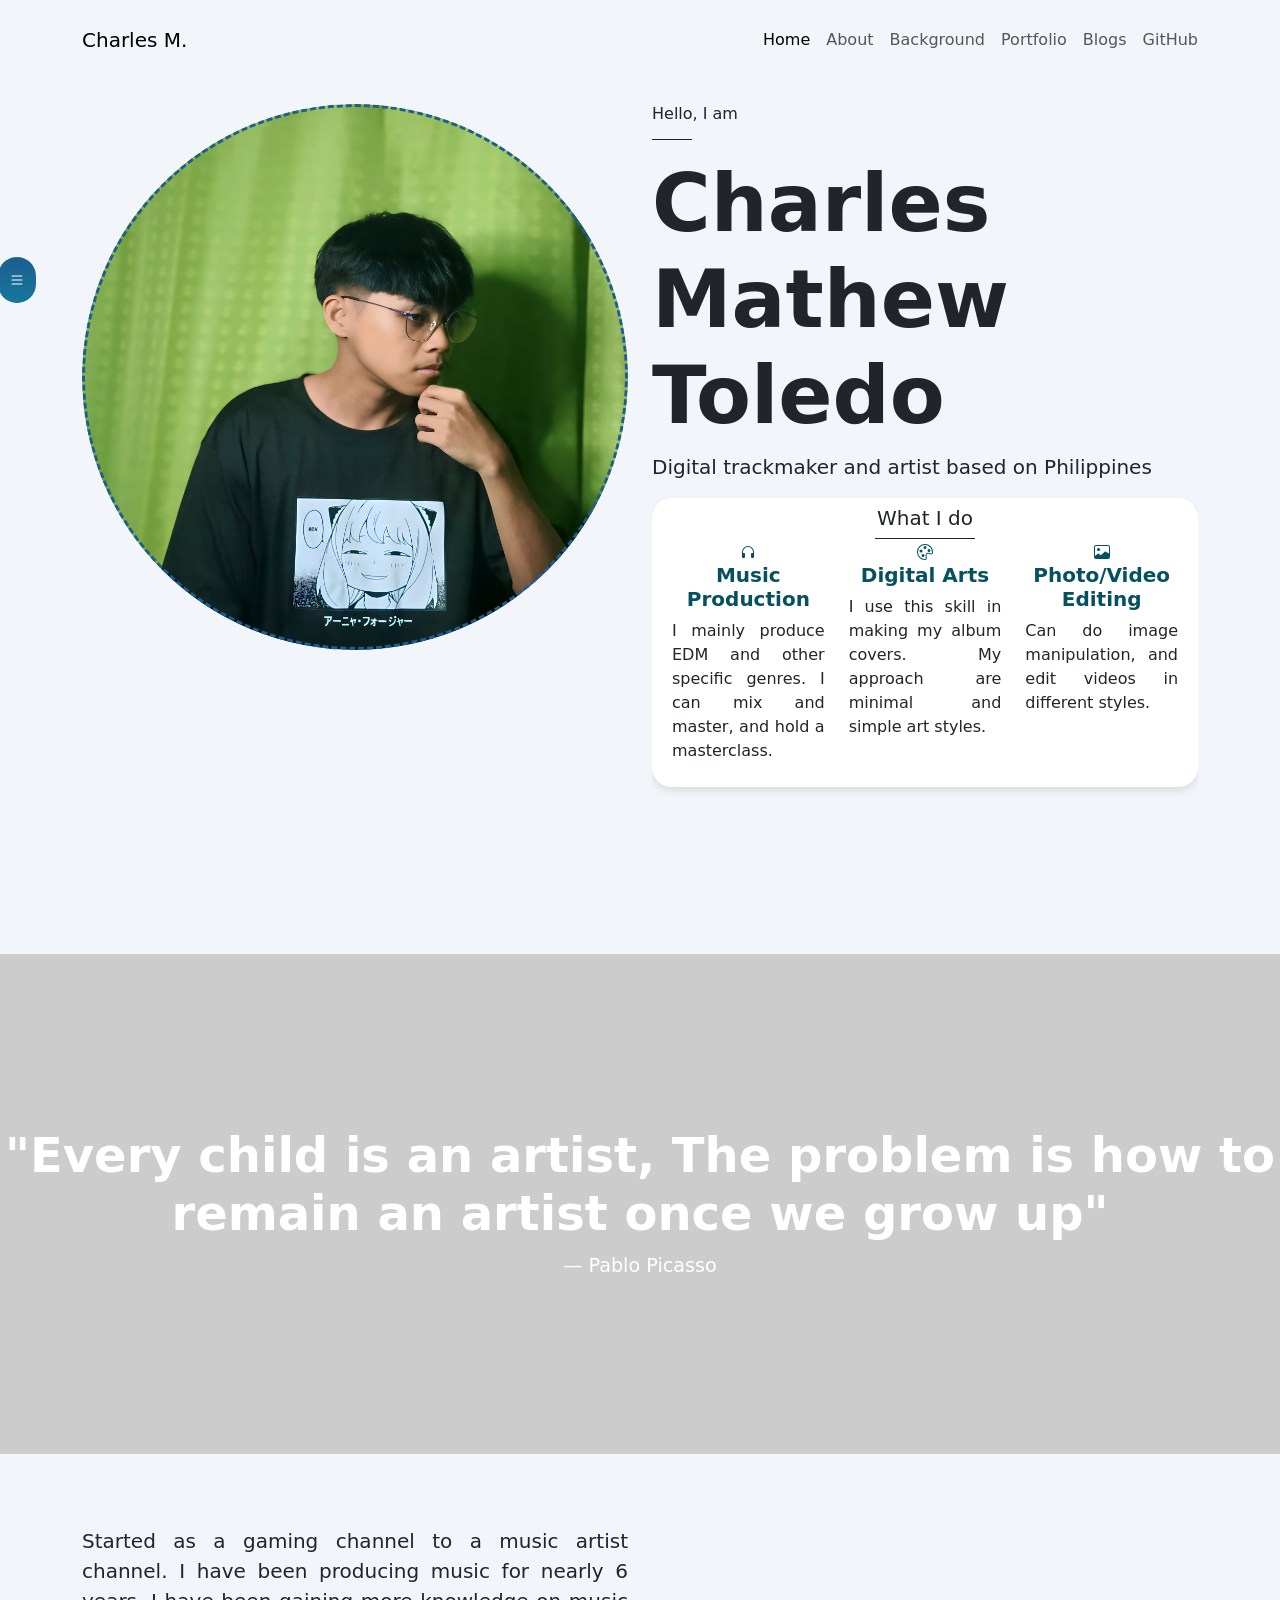
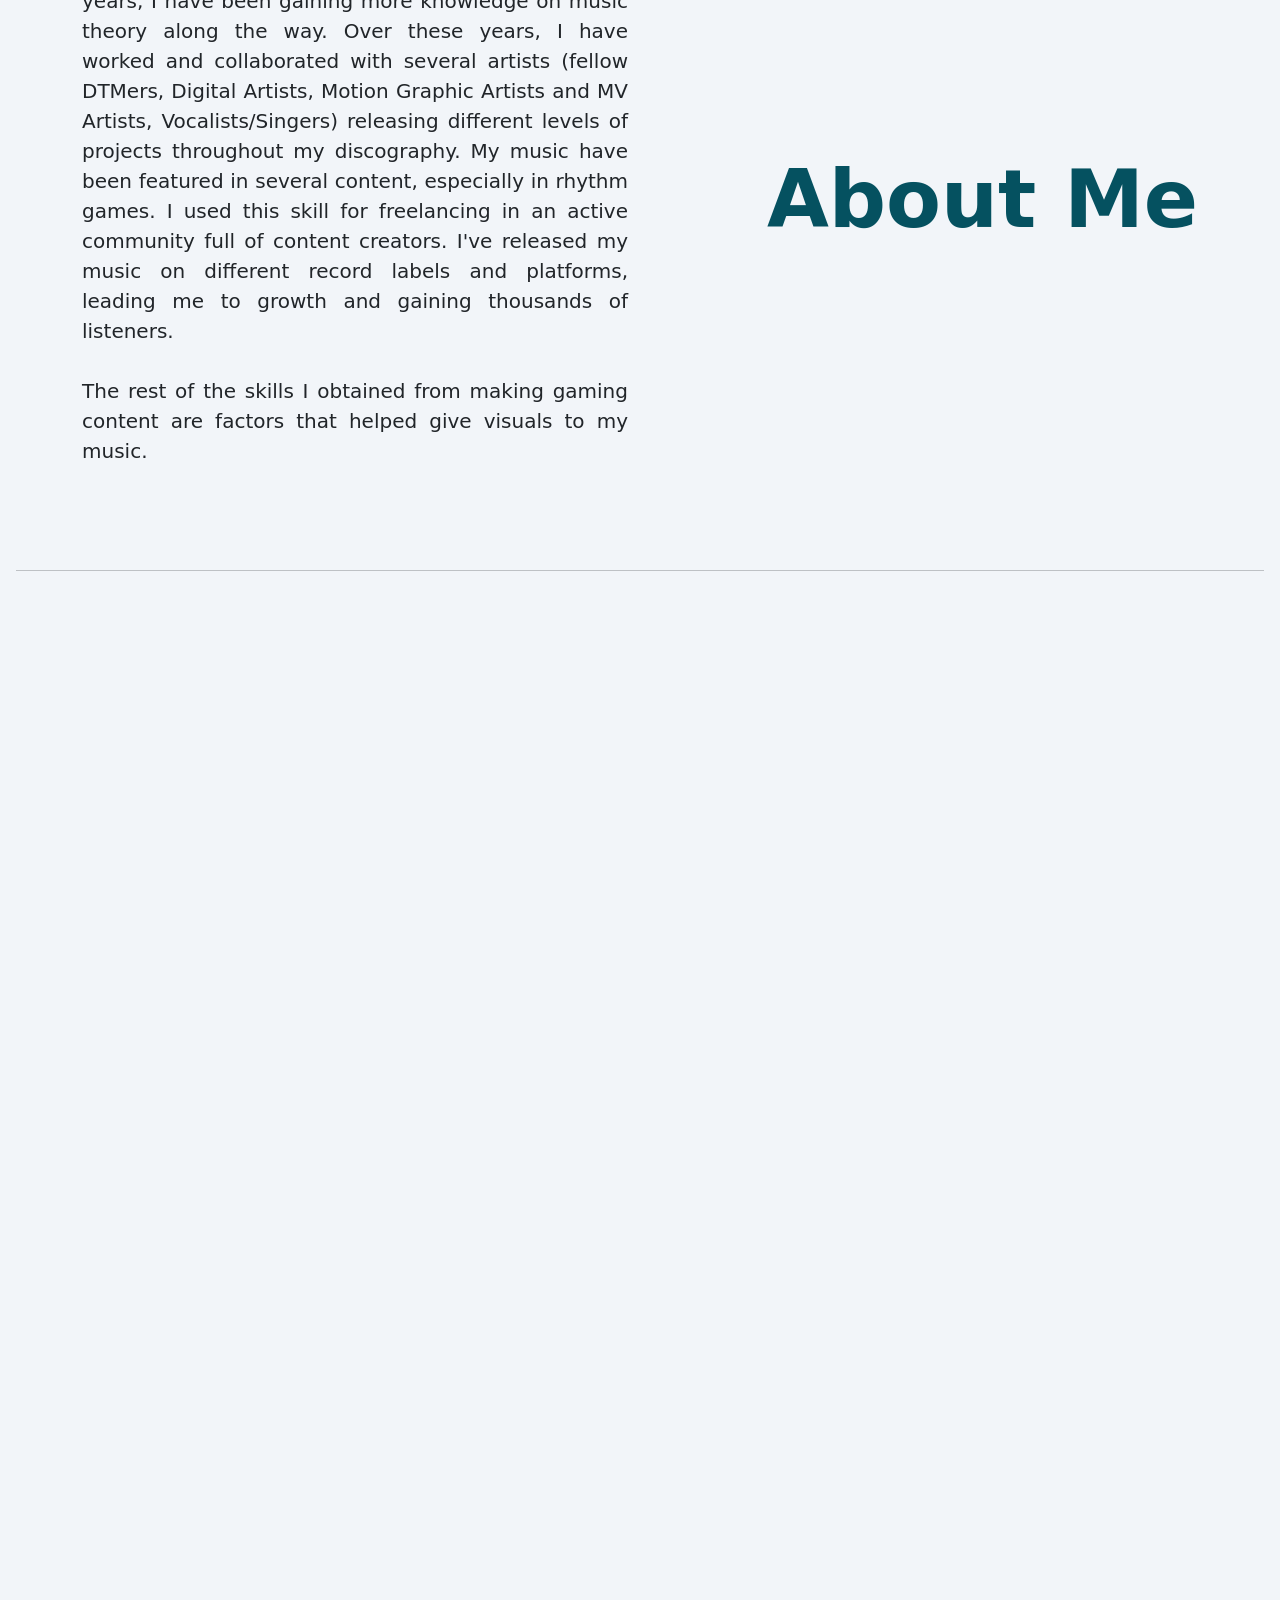
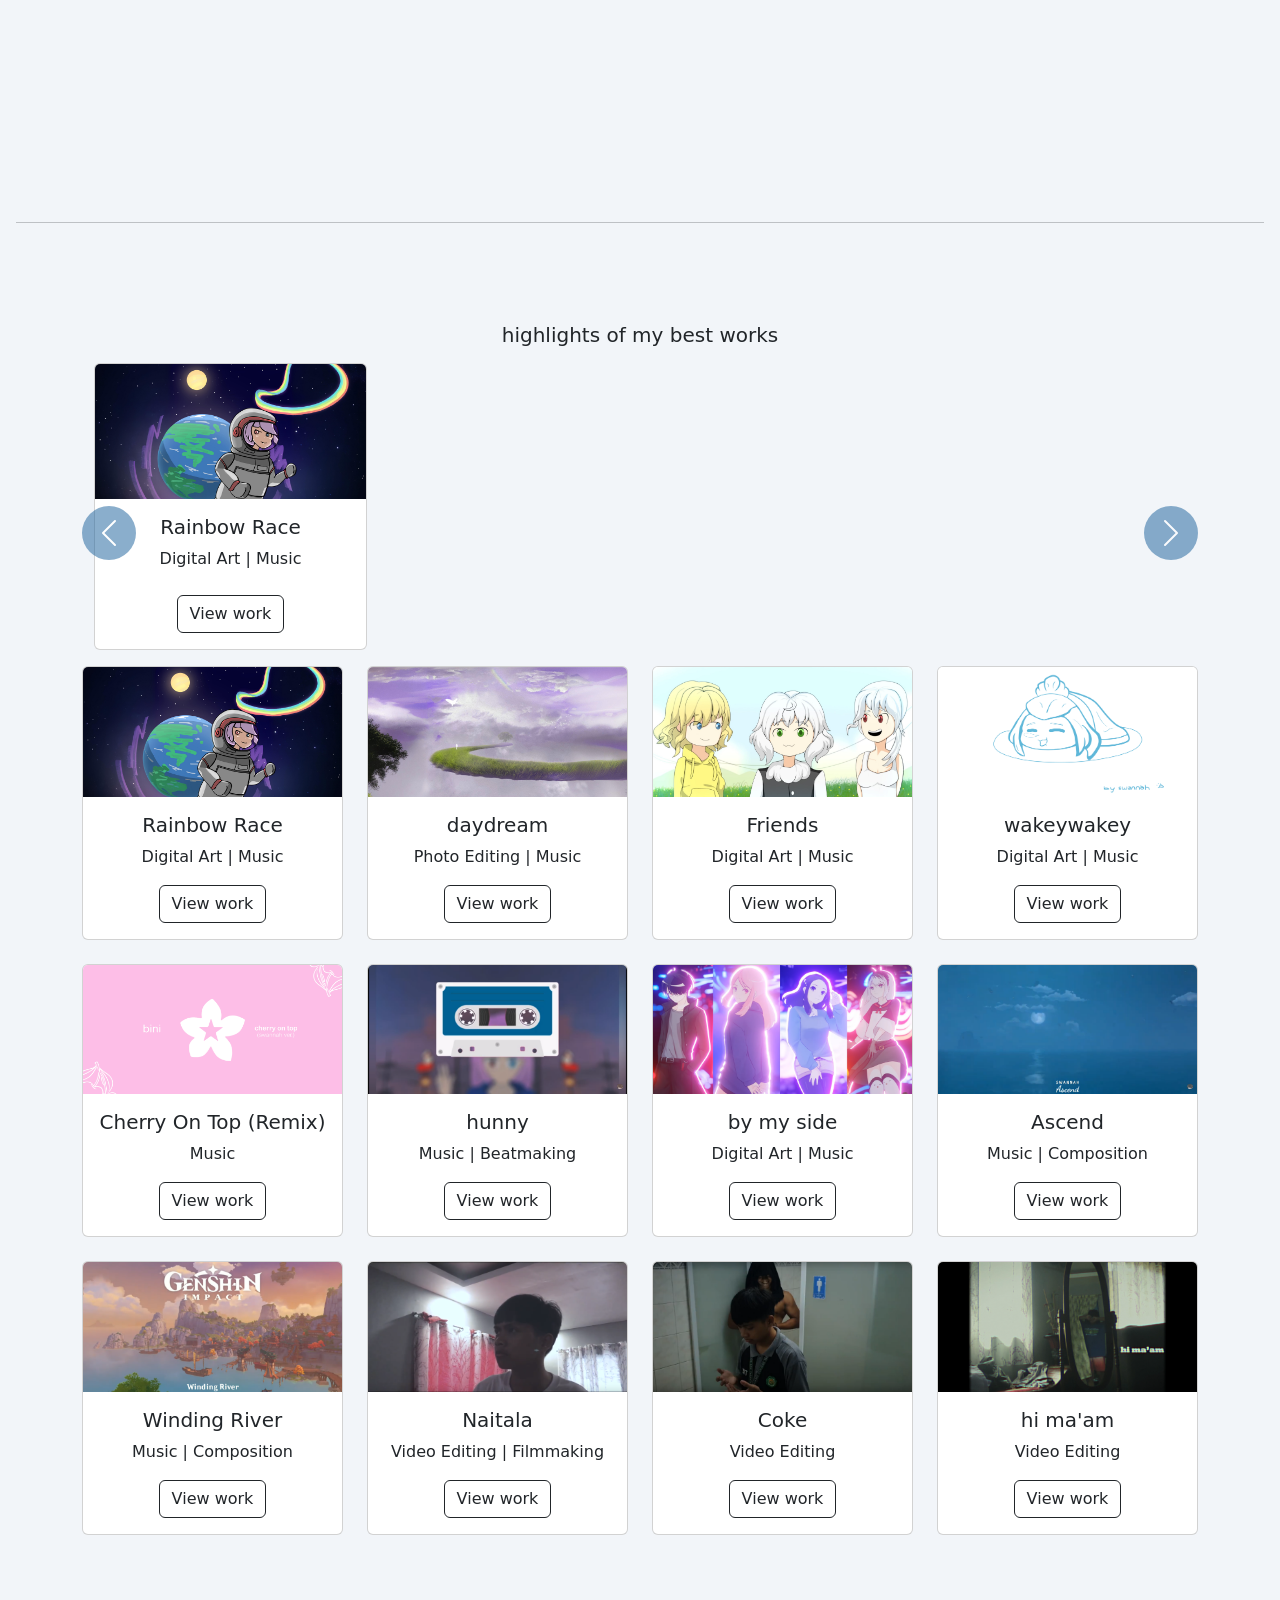
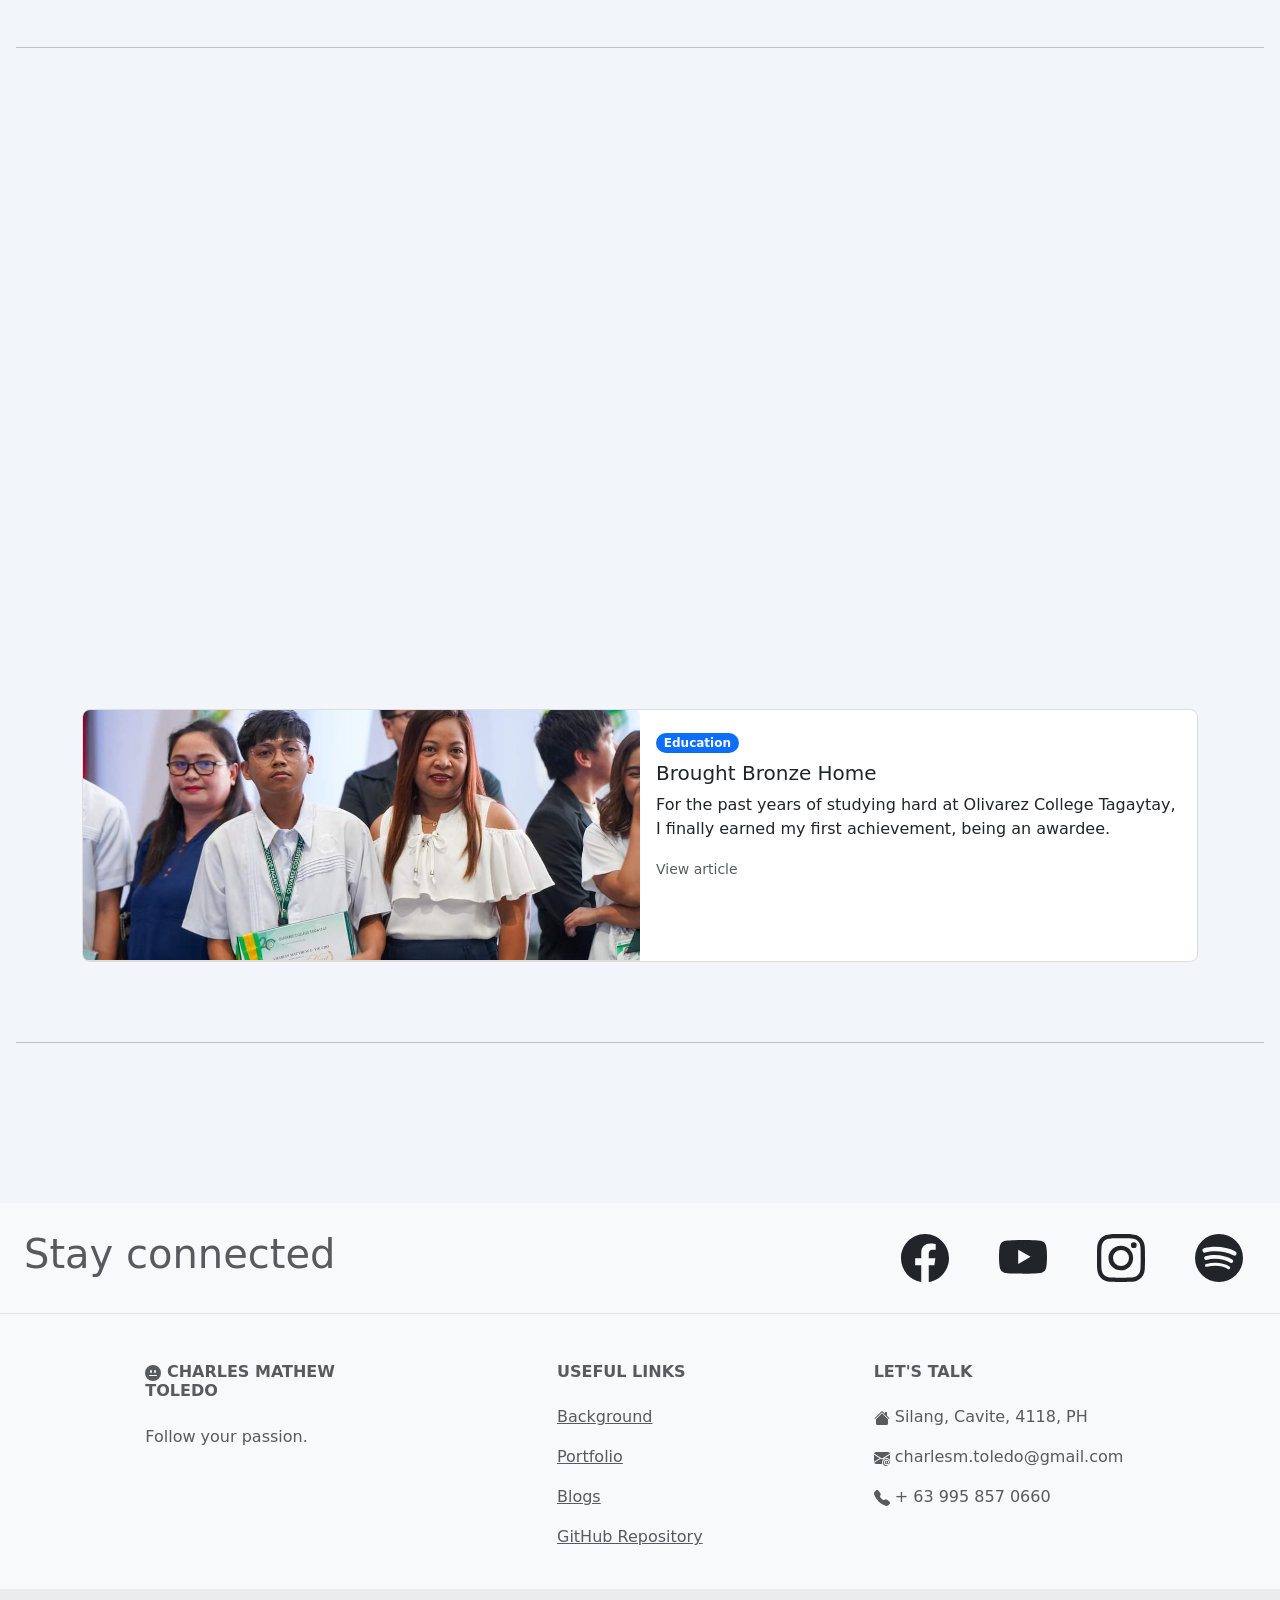
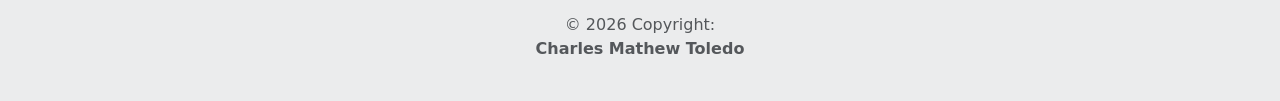
==== commit 3eac9305: "Added GitHub profile link in navbar and GitHub Repo link in footer" ====
--- a/index.html
+++ b/index.html
@@ -48,9 +48,9 @@
                     <li>
                         <a href="#blogs" class="nav-link">Blogs</a>
                     </li>
-                    <!-- <li>
-                        <a href="#contacts" class="nav-link">Contact</a>
-                    </li> -->
+                    <li>
+                        <a href="https://github.com/charles-m69" target="_blank" class="nav-link">GitHub</a>
+                    </li>
                 </ul>
             </div>
             <!--Nav Links-->
@@ -1656,9 +1656,9 @@
                             <p>
                                 <a href="#blogs" class="text-reset">Blogs</a>
                             </p>
-                            <!-- <p>
-                                <a href="#contacts" class="text-reset">Contact</a>
-                            </p> -->
+                            <p>
+                                <a href="https://github.com/charles-m69/profilio" target="_blank" class="text-reset">GitHub Repository</a>
+                            </p>
                         </div>
                         <!-- Links -->
                     </div>
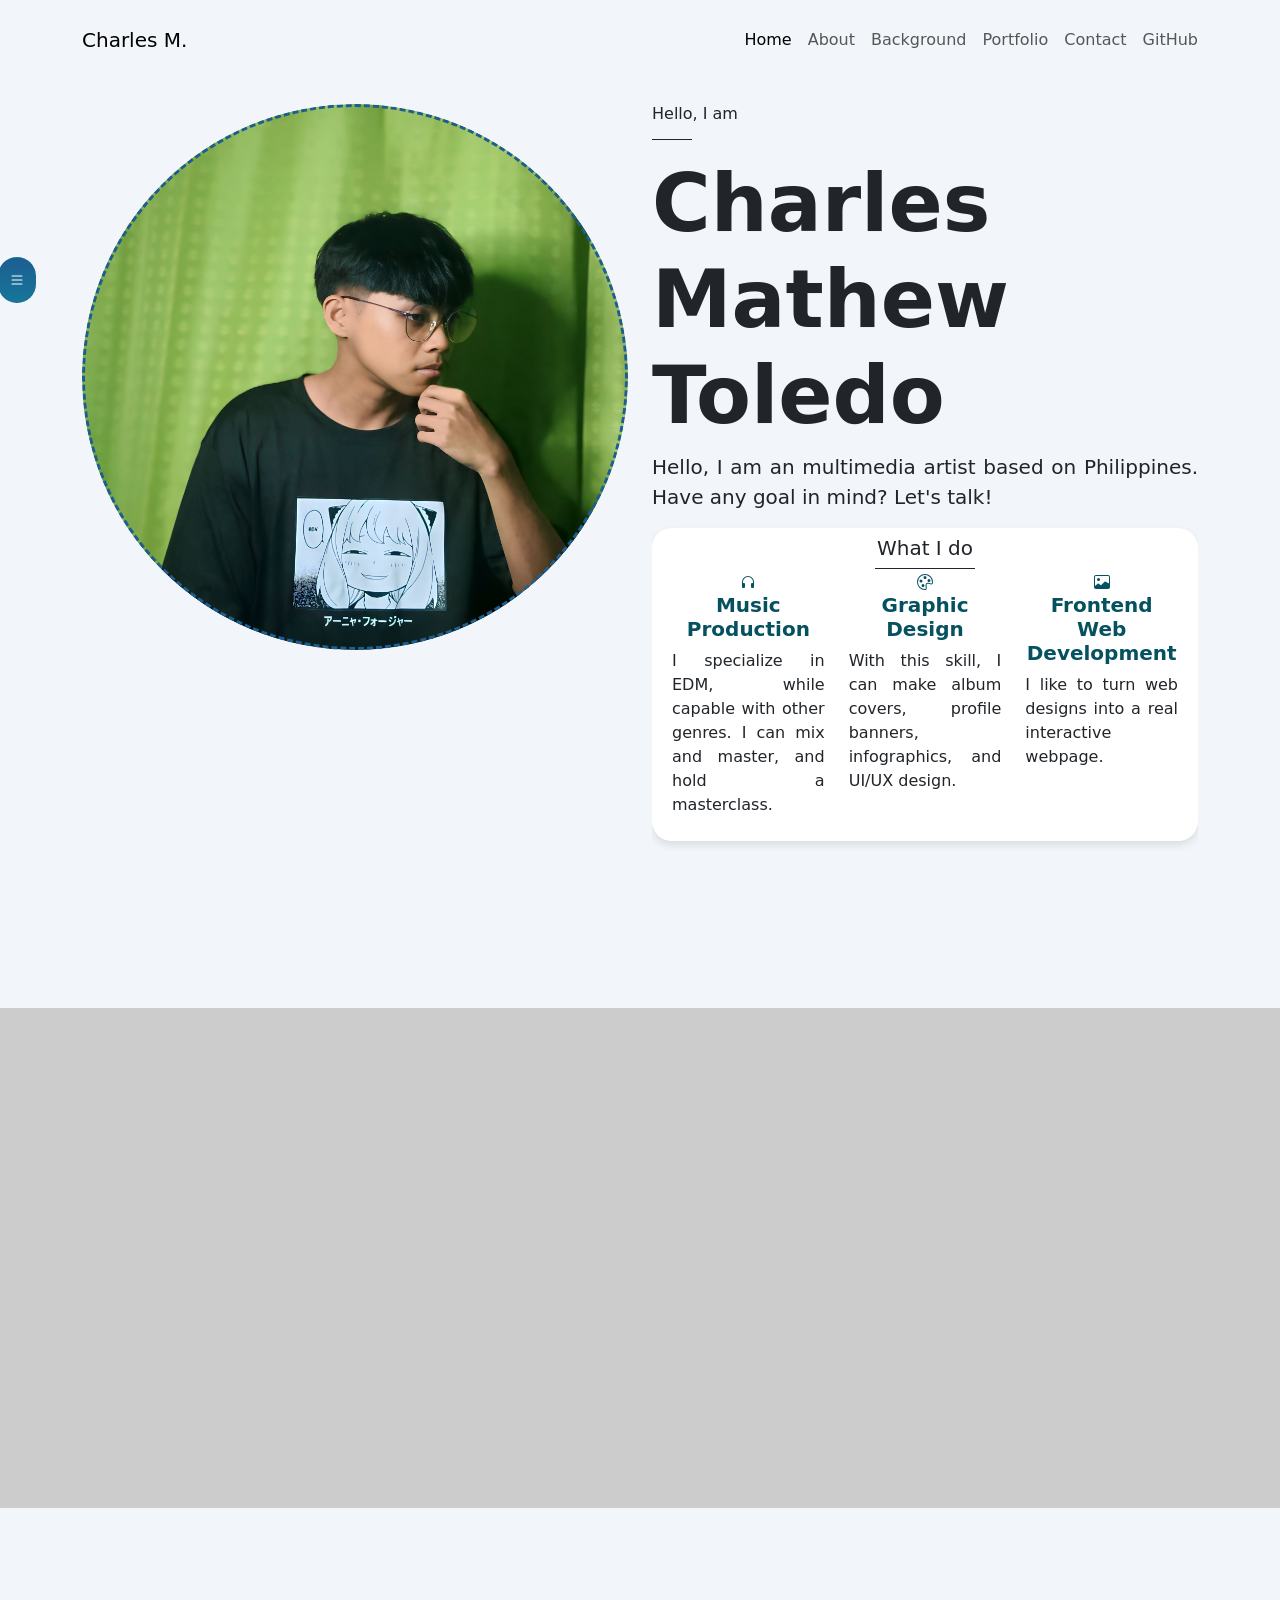
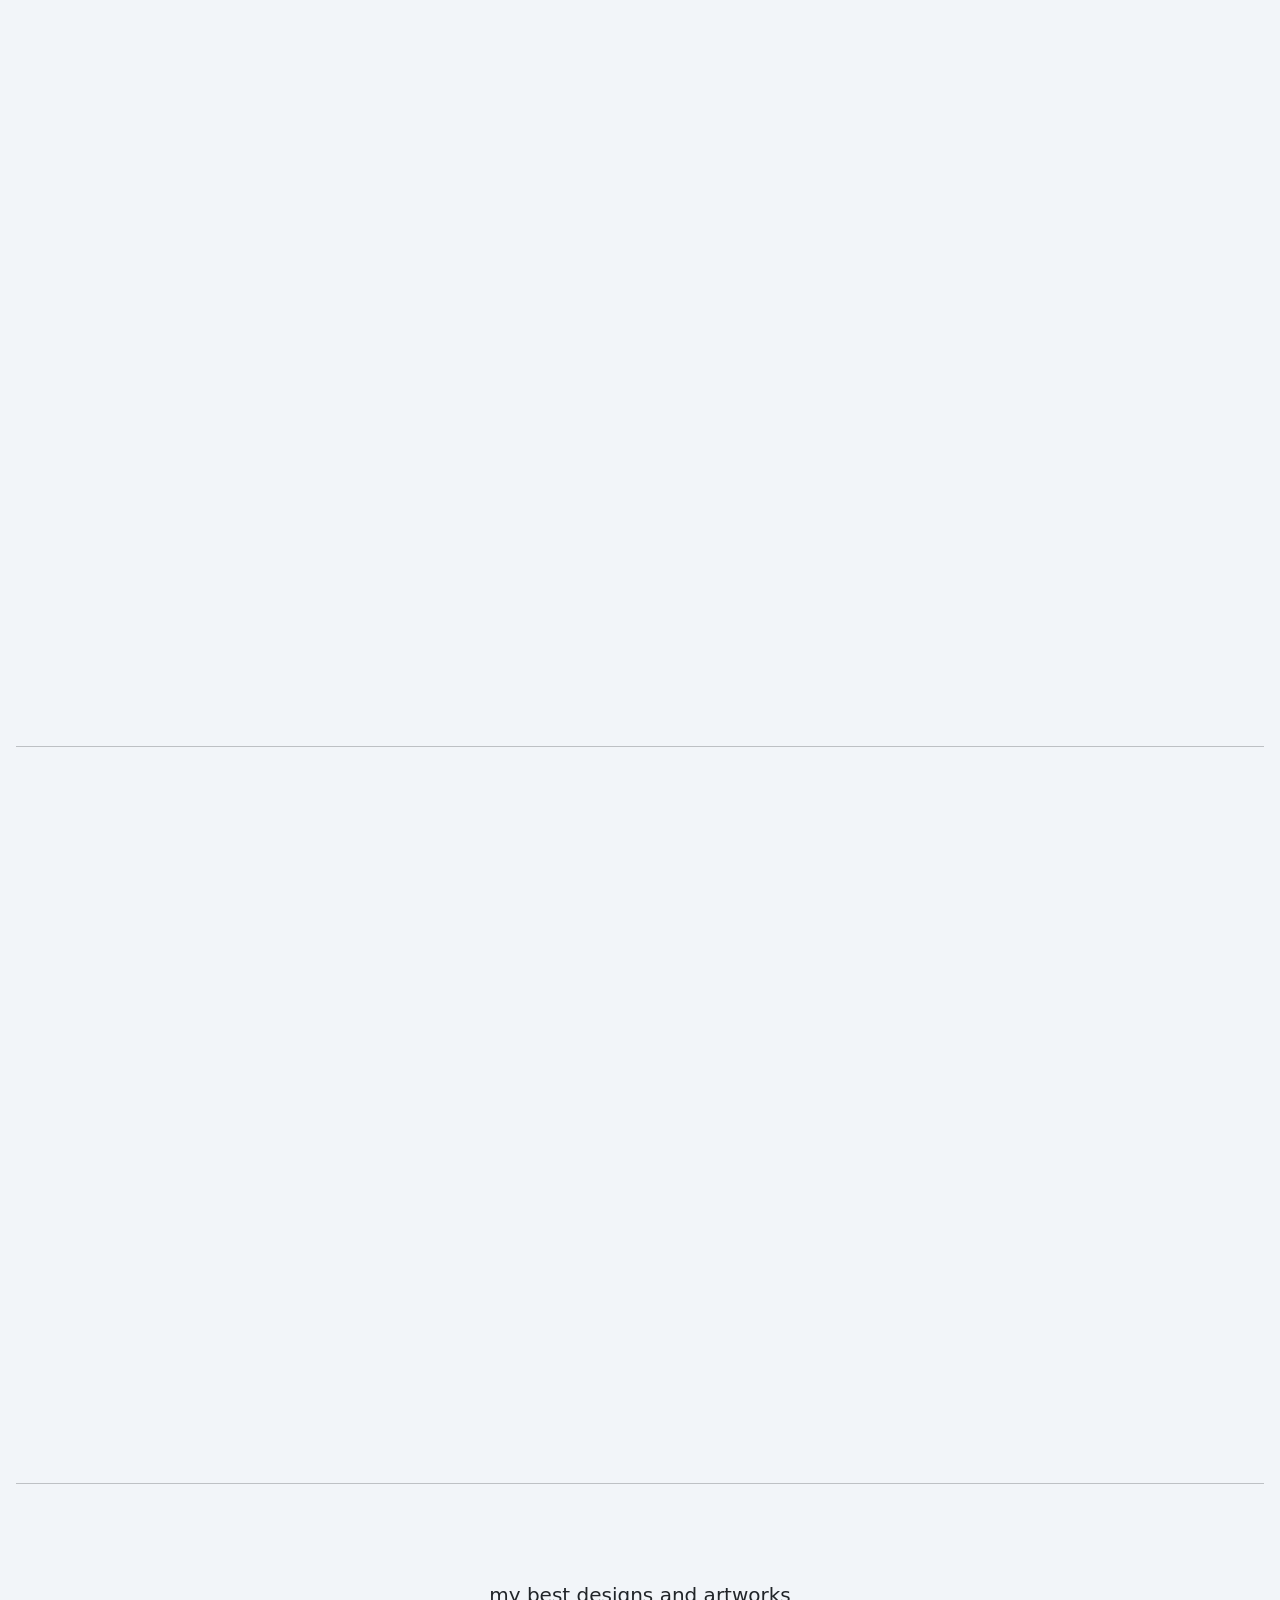
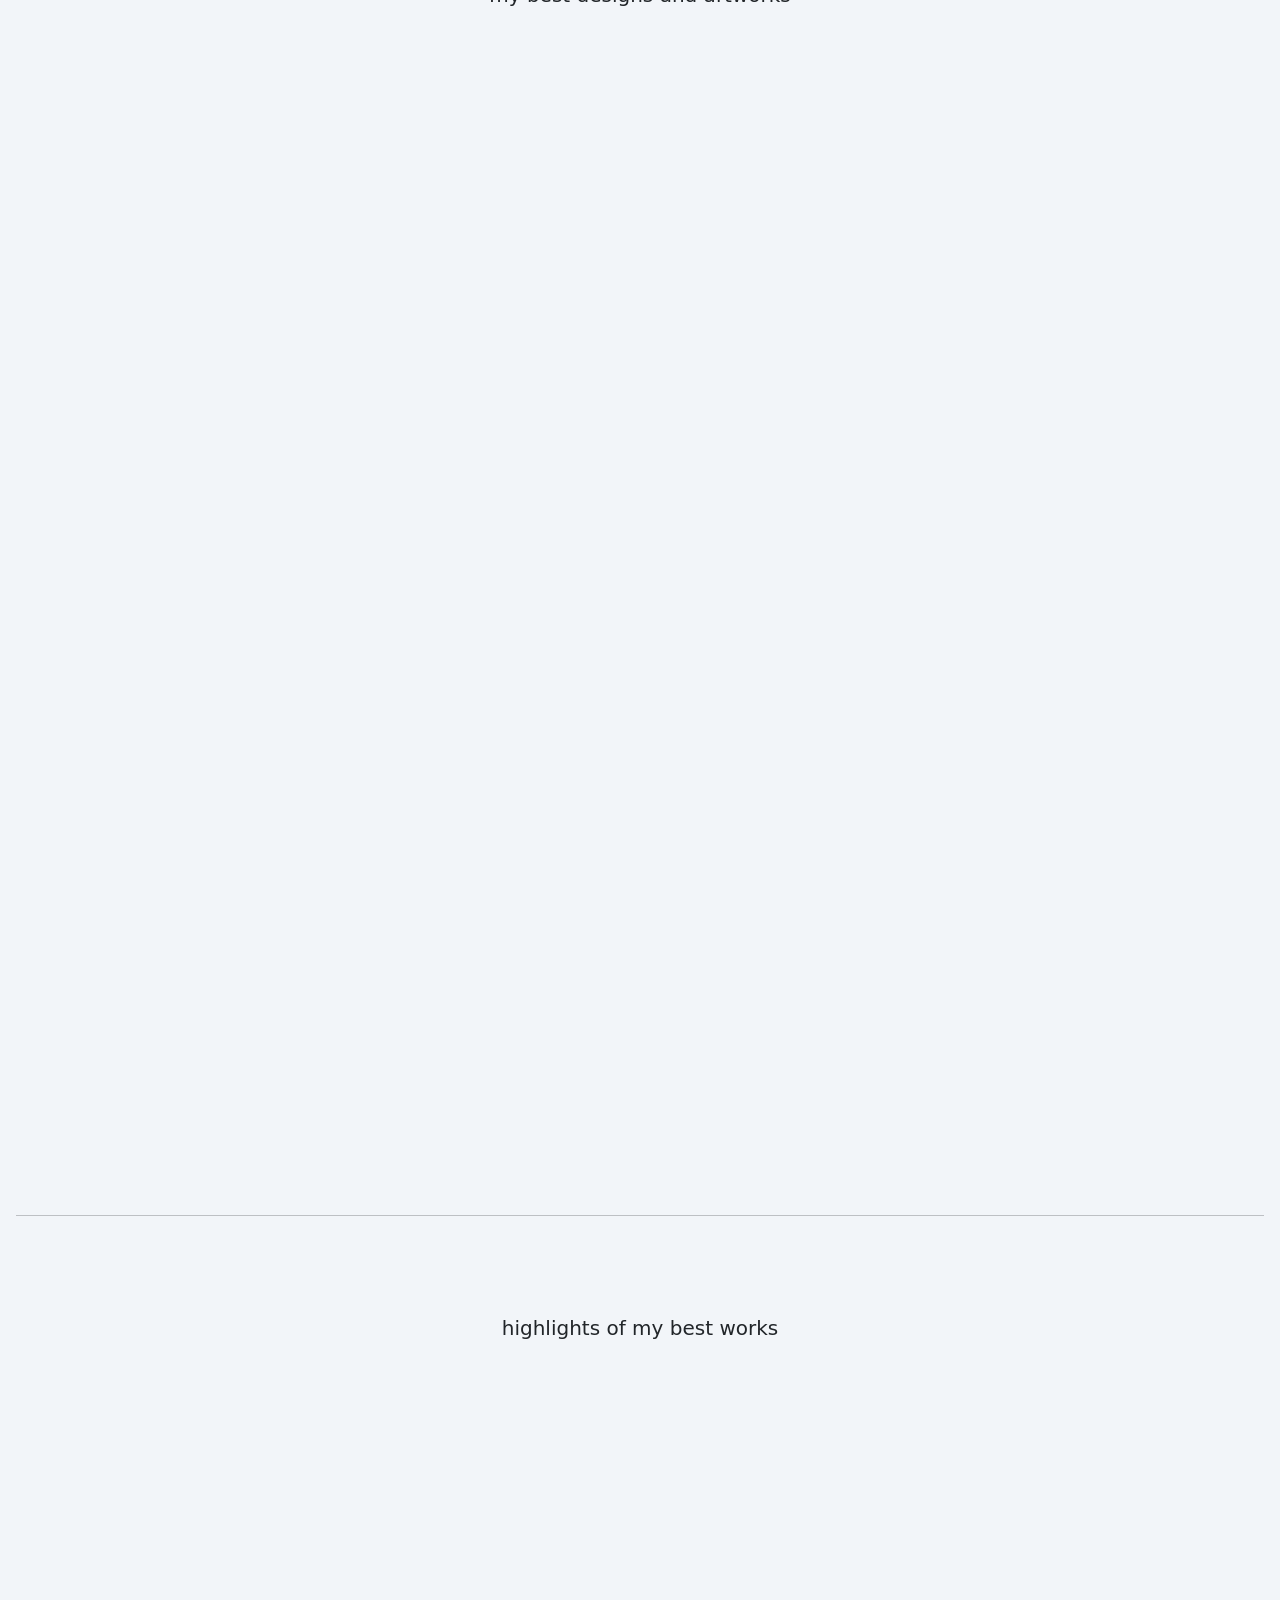
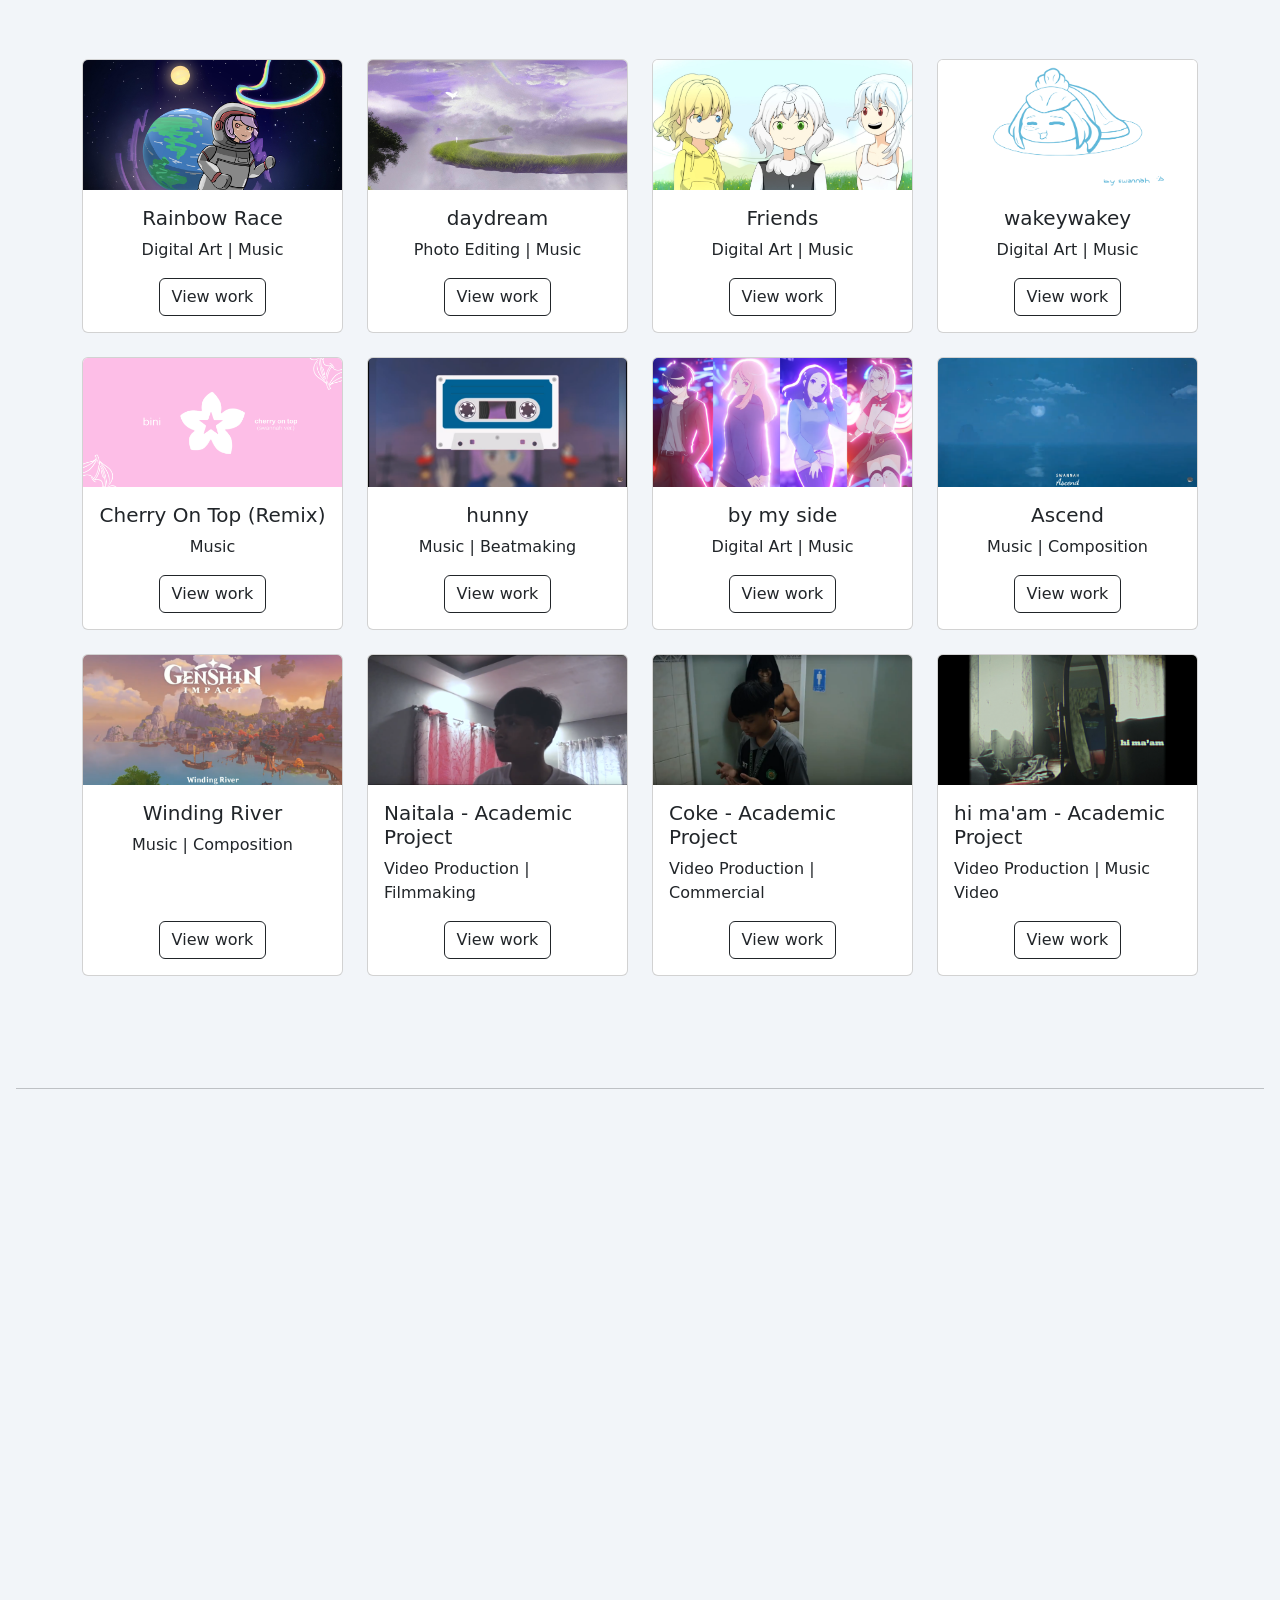
==== commit c4d1a612: "Significant change, added art gallery, modified contact form." ====
--- a/index.html
+++ b/index.html
@@ -46,11 +46,12 @@
                         <a href="#portfolio" class="nav-link">Portfolio</a>
                     </li>
                     <li>
-                        <a href="#blogs" class="nav-link">Blogs</a>
+                        <a href="#contacts" class="nav-link">Contact</a>
                     </li>
                     <li>
                         <a href="https://github.com/charles-m69" target="_blank" class="nav-link">GitHub</a>
                     </li>
+                    
                 </ul>
             </div>
             <!--Nav Links-->
@@ -118,25 +119,14 @@
                     </a>
                 </li>
 
-                <!--to Blogs-->
+                <!--to Contact-->
                 <li>
-                    <a href="#blogs" class="ripple">
-                        <svg xmlns="http://www.w3.org/2000/svg" width="16" height="16" fill="currentColor" class="bi bi-journal-richtext" viewBox="0 0 16 16">
-                            <path d="M7.5 3.75a.75.75 0 1 1-1.5 0 .75.75 0 0 1 1.5 0m-.861 1.542 1.33.886 1.854-1.855a.25.25 0 0 1 .289-.047L11 4.75V7a.5.5 0 0 1-.5.5h-5A.5.5 0 0 1 5 7v-.5s1.54-1.274 1.639-1.208M5 9.5a.5.5 0 0 1 .5-.5h5a.5.5 0 0 1 0 1h-5a.5.5 0 0 1-.5-.5m0 2a.5.5 0 0 1 .5-.5h2a.5.5 0 0 1 0 1h-2a.5.5 0 0 1-.5-.5"/>
-                            <path d="M3 0h10a2 2 0 0 1 2 2v12a2 2 0 0 1-2 2H3a2 2 0 0 1-2-2v-1h1v1a1 1 0 0 0 1 1h10a1 1 0 0 0 1-1V2a1 1 0 0 0-1-1H3a1 1 0 0 0-1 1v1H1V2a2 2 0 0 1 2-2"/>
-                            <path d="M1 5v-.5a.5.5 0 0 1 1 0V5h.5a.5.5 0 0 1 0 1h-2a.5.5 0 0 1 0-1zm0 3v-.5a.5.5 0 0 1 1 0V8h.5a.5.5 0 0 1 0 1h-2a.5.5 0 0 1 0-1zm0 3v-.5a.5.5 0 0 1 1 0v.5h.5a.5.5 0 0 1 0 1h-2a.5.5 0 0 1 0-1z"/>
-                        </svg>
-                    </a>
-                </li>
-
-                <!--to Contact-->
-                <!-- <li>
                     <a href="#contacts" class="ripple">
                         <svg xmlns="http://www.w3.org/2000/svg" width="16" height="16" fill="currentColor" class="bi bi-envelope-paper-fill" viewBox="0 0 16 16">
                             <path fill-rule="evenodd" d="M6.5 9.5 3 7.5v-6A1.5 1.5 0 0 1 4.5 0h7A1.5 1.5 0 0 1 13 1.5v6l-3.5 2L8 8.75zM1.059 3.635 2 3.133v3.753L0 5.713V5.4a2 2 0 0 1 1.059-1.765M16 5.713l-2 1.173V3.133l.941.502A2 2 0 0 1 16 5.4zm0 1.16-5.693 3.337L16 13.372v-6.5Zm-8 3.199 7.941 4.412A2 2 0 0 1 14 16H2a2 2 0 0 1-1.941-1.516zm-8 3.3 5.693-3.162L0 6.873v6.5Z"/>
                         </svg>
                     </a>
-                </li> -->
+                </li>
 
                 <!--Close floating menu and reappear the toggle button-->
                 <li>
@@ -198,7 +188,7 @@
                     
                     <!--Summary bio-->
                     <p class="lead" id="hero-bio" data-aos="fade-left" data-aos-duration="800" data-aos-easing="ease-out" data-aos-delay="2500">
-                        Digital trackmaker and artist based on Philippines
+                        Hello, I am an multimedia artist based on Philippines. Have any goal in mind? Let's talk!
                     </p>
                     <!--Summary bio-->
 
@@ -219,7 +209,7 @@
                                     </span>
                                     <h4 class="lead fs-5 fw-semibold mb-2 w-100 text-info-emphasis">Music Production</h4>
                                     <p class="lead fs-6 text-wrap" id="skill-desc">
-                                        I mainly produce EDM and other specific genres. I can mix and master, and hold a masterclass.
+                                        I specialize in EDM, while capable with other genres. I can mix and master, and hold a masterclass.
                                     </p>
                                 </div>
                                 <div class="col">
@@ -229,9 +219,9 @@
                                             <path d="M16 8c0 3.15-1.866 2.585-3.567 2.07C11.42 9.763 10.465 9.473 10 10c-.603.683-.475 1.819-.351 2.92C9.826 14.495 9.996 16 8 16a8 8 0 1 1 8-8m-8 7c.611 0 .654-.171.655-.176.078-.146.124-.464.07-1.119-.014-.168-.037-.37-.061-.591-.052-.464-.112-1.005-.118-1.462-.01-.707.083-1.61.704-2.314.369-.417.845-.578 1.272-.618.404-.038.812.026 1.16.104.343.077.702.186 1.025.284l.028.008c.346.105.658.199.953.266.653.148.904.083.991.024C14.717 9.38 15 9.161 15 8a7 7 0 1 0-7 7"/>
                                         </svg>
                                     </span> 
-                                    <h4 class="lead fs-5 fw-semibold text-info-emphasis">Digital Arts</h4>
+                                    <h4 class="lead fs-5 fw-semibold text-info-emphasis">Graphic Design</h4>
                                     <p class="lead fs-6 text-wrap" id="skill-desc">
-                                        I use this skill in making my album covers. My approach are minimal and simple art styles.
+                                        With this skill, I can make album covers, profile banners, infographics, and UI/UX design.
                                     </p>
                                 </div>
                                 <div class="col">
@@ -241,9 +231,9 @@
                                             <path d="M2.002 1a2 2 0 0 0-2 2v10a2 2 0 0 0 2 2h12a2 2 0 0 0 2-2V3a2 2 0 0 0-2-2zm12 1a1 1 0 0 1 1 1v6.5l-3.777-1.947a.5.5 0 0 0-.577.093l-3.71 3.71-2.66-1.772a.5.5 0 0 0-.63.062L1.002 12V3a1 1 0 0 1 1-1z"/>
                                         </svg>
                                     </span>
-                                    <h4 class="lead fs-5 fw-semibold text-info-emphasis">Photo/Video Editing</h4>
+                                    <h4 class="lead fs-5 fw-semibold text-info-emphasis">Frontend Web Development</h4>
                                     <p class="lead fs-6 text-wrap" id="skill-desc">
-                                        Can do image manipulation, and edit videos in different styles.
+                                        I like to turn web designs into a real interactive webpage.
                                     </p>
                                 </div>
                             </div>
@@ -257,7 +247,7 @@
                     <div class="row align-items-center" id="socmed-hero">
                         <!--Facebook-->
                         <div class="col-6 col-sm-3 col-md-3 text-center" data-aos="zoom-in" data-aos-duration="1000" data-aos-delay="2000">
-                            <a type="button" class="btn rounded-4" id="icon1" href="https://www.facebook.com/bp.charlesjk" target="_blank">
+                            <a type="button" class="btn rounded-4" id="icon1" href="https://www.facebook.com/profile.php?id=61585743557866" target="_blank">
                                 <svg xmlns="http://www.w3.org/2000/svg" width="3em" height="3em" fill="currentColor" class="bi bi-facebook" viewBox="0 0 16 16">
                                     <path d="M16 8.049c0-4.446-3.582-8.05-8-8.05C3.58 0-.002 3.603-.002 8.05c0 4.017 2.926 7.347 6.75 7.951v-5.625h-2.03V8.05H6.75V6.275c0-2.017 1.195-3.131 3.022-3.131.876 0 1.791.157 1.791.157v1.98h-1.009c-.993 0-1.303.621-1.303 1.258v1.51h2.218l-.354 2.326H9.25V16c3.824-.604 6.75-3.934 6.75-7.951"/>
                                 </svg>
@@ -329,16 +319,20 @@
         <div class="row" id="specialty">
             <div class="col-lg-6 col-md-12 col-sm-12" data-aos="fade-up" data-aos-duration="800" data-aos-easing="ease-out">
                 <p class="lead" id="about-text">
-                    Started as a gaming channel to a music artist channel. I have been producing music for nearly 6 years, I have been gaining more knowledge on music theory along the way. Over these years, I have worked and collaborated with several artists (fellow DTMers, Digital Artists, Motion Graphic Artists and MV Artists, Vocalists/Singers) releasing different levels of projects throughout my discography. My music have been featured in several content, especially in rhythm games. I used this skill for freelancing in an active community full of content creators. I've released my music on different record labels and platforms, leading me to growth and gaining thousands of listeners.
-                    <br>
-                    <br>
-                    The rest of the skills I obtained from making gaming content are factors that helped give visuals to my music.
+                    I am a fresh graduate of Bachelor of Science in Information Technology. My specialty in my degree is web development, particularly frontend design and development. In this field, I am able to apply my creative expertise to technology. During my internship, part of my role is being a quality assurance to the web systems, while being an associate with the developers.
                 </p>
-            </div>
-            <div class="col-lg-6 col-md-12 col-sm-12 text-lg-end text-sm-center align-content-center" data-aos="zoom-in" data-aos-duration="800" data-aos-easing="ease-out">
-                <h1 class="display-1 fw-semibold text-info-emphasis" id="specialty-title">
+                <p class="lead" id="about-text">
+                    I have an experience as an online independent artist whose main content is music. I am my own management, so I also handle the graphic design, digital arts, video editing, and marketing. In this experience, I approached music and visuals as one art piece.
+                </p>
+                <p class="lead" id="about-text">
+                    My new objective is to share my expertise and skills in a professional team to help a business. Whether it's bringing fresh ideas to the table, produce work, or collaborating with teams. Not only is this an opportunity to thrive in the real world and commit to personal growth, but also an opportunity to make an impact to the industry.
+                </p>
+            </div>
+            <div class="col-lg-6 col-md-12 col-sm-12 text-lg-end text-sm-center align-content-center" data-aos="zoom-out" data-aos-duration="800" data-aos-easing="ease-out">
+                <!-- <h1 class="display-1 fw-semibold text-info-emphasis" id="specialty-title">
                     About Me
-                </h1>
+                </h1> -->
+                <img src="images/hello.png" alt="" class="img-fluid">
             </div>
         </div>
     </div>
@@ -363,88 +357,41 @@
                     <!--Education Timeline-->
                     <section class="py-3">
                         <h1 class="lead fw-medium fs-1 mb-2">Education</h1>
-                        <ul class="timeline-with-icons mx-3" data-aos="fade-up" data-aos-easing="ease-out" data-aos-duration="800" data-aos-delay="150">
-                            <!--Timeline 1: Elementary School-->
-                            <li class="timeline-item mb-5" >
-                                <span class="timeline-icon" data-aos="zoom-in" data-aos-easing="ease-in-out-back" data-aos-duration="800" data-aos-delay="250">
-                                    <svg xmlns="http://www.w3.org/2000/svg" width="16" height="16" fill="currentColor" class="bi bi-backpack-fill" viewBox="0 0 16 16">
-                                        <path d="M5 13v-3h4v.5a.5.5 0 0 0 1 0V10h1v3z"/>
-                                        <path d="M6 2v.341C3.67 3.165 2 5.388 2 8v5.5A2.5 2.5 0 0 0 4.5 16h7a2.5 2.5 0 0 0 2.5-2.5V8a6 6 0 0 0-4-5.659V2a2 2 0 1 0-4 0m2-1a1 1 0 0 1 1 1v.083a6 6 0 0 0-2 0V2a1 1 0 0 1 1-1m0 3a4 4 0 0 1 3.96 3.43.5.5 0 1 1-.99.14 3 3 0 0 0-5.94 0 .5.5 0 1 1-.99-.14A4 4 0 0 1 8 4M4.5 9h7a.5.5 0 0 1 .5.5v4a.5.5 0 0 1-.5.5h-7a.5.5 0 0 1-.5-.5v-4a.5.5 0 0 1 .5-.5"/>
-                                    </svg>
-                                </span>
-                        
-                                <h5 class="fw-bold">Primary Education</h5>
-                                <p class="text-muted mb-2 fw-bold"><i class="far fa-clock" aria-hidden="true"></i> Rancho Imperial Day Care Center (S.Y. 2008-2010)</p>
-                                <p class="text-muted mb-2 fw-bold"><i class="far fa-clock" aria-hidden="true"></i> Blessed Margaret De Castello School (S.Y. 2010-2013)</p>
-                                <p class="text-muted mb-2 fw-bold"><i class="far fa-clock" aria-hidden="true"></i> IC Learning Center (S.Y. 2013-2014)</p>
-                                <p class="text-muted mb-2 fw-bold"><i class="far fa-clock" aria-hidden="true"></i> Lumil Elementary School (S.Y. 2014-2016)</p>
-                                <ul>
-                                    <li class="text-muted">
-                                        Six-time student with honors (First 2 years of Kindergarten and First 4 years in Elementary)
-                                    </li>
-                                    <li class="text-muted">
-                                        Uncredited winner of IC art contest
-                                    </li>
-                                    <li class="text-muted">
-                                        3rd Placer in Mr. & Ms. Pageant at RIDCC
-                                    </li>
-                                </ul>
-                            </li>
-                            <!--Timeline 1: Elementary School-->
-                        
-                            <!--Timeline 2: High School-->
                             <li class="timeline-item mb-5">
-                                <span class="timeline-icon" data-aos="zoom-in" data-aos-easing="ease-in-out-back" data-aos-duration="800" data-aos-delay="400">
-                                    <svg xmlns="http://www.w3.org/2000/svg" width="16" height="16" fill="currentColor" class="bi bi-book-half" viewBox="0 0 16 16">
-                                        <path d="M8.5 2.687c.654-.689 1.782-.886 3.112-.752 1.234.124 2.503.523 3.388.893v9.923c-.918-.35-2.107-.692-3.287-.81-1.094-.111-2.278-.039-3.213.492zM8 1.783C7.015.936 5.587.81 4.287.94c-1.514.153-3.042.672-3.994 1.105A.5.5 0 0 0 0 2.5v11a.5.5 0 0 0 .707.455c.882-.4 2.303-.881 3.68-1.02 1.409-.142 2.59.087 3.223.877a.5.5 0 0 0 .78 0c.633-.79 1.814-1.019 3.222-.877 1.378.139 2.8.62 3.681 1.02A.5.5 0 0 0 16 13.5v-11a.5.5 0 0 0-.293-.455c-.952-.433-2.48-.952-3.994-1.105C10.413.809 8.985.936 8 1.783"/>
-                                    </svg>
-                                </span>
-                                <h5 class="fw-bold">Secondary Education</h5>
-                                <p class="text-muted mb-2 fw-bold"><i class="far fa-clock" aria-hidden="true"></i> Lumil Integrated National High School (S.Y. 2016-2022)</p>
-                                <p class="text-muted">
-                                No notable achievements
-                                </p>
-                            </li>
-                            <!--Timeline 2: High School-->
-                        
-                            <!--Timeline 3: College-->
-                            <li class="timeline-item mb-5">
-                                <span class="timeline-icon" data-aos="zoom-in" data-aos-easing="ease-in-out-back" data-aos-duration="800" data-aos-delay="500">
-                                    <svg class="w-6 h-6 text-gray-800 dark:text-white" aria-hidden="true" xmlns="http://www.w3.org/2000/svg" width="24" height="24" fill="currentColor" viewBox="0 0 24 24">
-                                        <path fill-rule="evenodd" d="M5 3a2 2 0 0 0-2 2v5h18V5a2 2 0 0 0-2-2H5ZM3 14v-2h18v2a2 2 0 0 1-2 2h-6v3h2a1 1 0 1 1 0 2H9a1 1 0 1 1 0-2h2v-3H5a2 2 0 0 1-2-2Z" clip-rule="evenodd"/>
-                                    </svg>                        
-                                </span>
                                 <div class="timeline-2 left-2">
                                     <div class="card" data-aos="zoom-in-up" data-aos-easing="ease-in-out-back" data-aos-duration="1500" data-aos-delay="200">
                                         <img src="https://i.vimeocdn.com/video/1082373481-9c1b08f8b41b70c0943402cf81ca585c0487aa20038ea4c4c7877d7c17aadfa6-d?f=webp" class="card-img-top"
                                         alt="Responsive image">
                                         <div class="card-body p-4">
-                                            <h4 class="fw-bold mb-2">Tertiary Education</h4>
+                                            <h4 class="fw-bold mb-2">College Graduate</h4>
                                             <p class="text-muted mb-4 fw-bold"><i class="far fa-clock" aria-hidden="true"></i> Olivarez College Tagaytay (S.Y. 2022-2026)</p>
                                             <ul>
                                                 <li class="text-muted">
                                                     Academic Merit of S.Y. 2023-2024
                                                 </li>
-                                                <li class="text-muted mb-3">
+                                                <li class="text-muted">
                                                     Dean's Lister of S.Y. 2023-2024
                                                 </li>
-                                                <li class="text-muted mb-3">
+                                                <li class="text-muted">
                                                     President's Lister of S.Y. 2024-2025 - Scholar
                                                 </li>
-                                                <li class="text-muted mb-3">
+                                                <li class="text-muted">
                                                     Area Awardee Graduate
                                                 </li>
                                                 <li class="text-muted mb-3">
                                                     Best in Information Technology-based Research
-                                                </li>
+                                                </li>                                               
                                             </ul>
+
+                                            <p class="text-muted mb-3">
+                                                <b>Relevant Coursework:</b> Graphic Design | Digital Arts | Video Editing & Production | Music Production | Web Design & Development
+                                            </p>
+
                                             <a href="https://olivarezcollegetagaytay.edu.ph/home/" target="_blank" class="btn btn-outline-success oct-visit">Visit official website</a>
                                       </div>
                                     </div>
                                 </div>
                             </li>
-                            <!--Timeline 3: College-->
-                        </ul>
                     </section>
                     <!--Education Timeline-->
                 </div>
@@ -452,69 +399,6 @@
     
                 <!--Right-->
                 <div class="col-lg-6 col-md-12 col-sm-12" data-aos="zoom-in" data-aos-easing="ease-out" data-aos-duration="800" data-aos-delay="150">
-    
-                    <!--Experience Timeline-->
-                    <section>
-                        <h1 class="lead fw-medium fs-1 mb-2">Experiences</h1>
-                        <ul class="timeline-with-icons mx-3" data-aos="fade-up" data-aos-easing="ease-out" data-aos-duration="800" data-aos-delay="300">
-                            <!--Timeline 1: Music Producer-->
-                            <li class="timeline-item mb-5">
-                                <span class="timeline-icon" data-aos="zoom-in" data-aos-easing="ease-in-out-back" data-aos-duration="800" data-aos-delay="600">
-                                    <svg xmlns="http://www.w3.org/2000/svg" width="16" height="16" fill="currentColor" class="bi bi-headphones" viewBox="0 0 16 16">
-                                        <path d="M8 3a5 5 0 0 0-5 5v1h1a1 1 0 0 1 1 1v3a1 1 0 0 1-1 1H3a1 1 0 0 1-1-1V8a6 6 0 1 1 12 0v5a1 1 0 0 1-1 1h-1a1 1 0 0 1-1-1v-3a1 1 0 0 1 1-1h1V8a5 5 0 0 0-5-5"/>
-                                    </svg>
-                                </span>
-                        
-                                <h5 class="fw-bold">Digital Trackmaker</h5>
-                                <p class="text-muted mb-2 fw-bold"><i class="far fa-clock" aria-hidden="true"></i> Late 2017-present</p>
-                                <ul>
-                                    <li class="text-muted">More than 5.7K all-time Spotify streams</li>
-                                    <li class="text-muted">Reached 37,522 all-time plays on SoundCloud</li>
-                                    <li class="text-muted">64,427 YouTube total views</li>
-                                    <li class="text-muted">Mentored aspiring artists through masterclass</li>
-                                    <li class="text-muted">Made 4 record deals and 5 promotion deals</li>
-                                    <li class="text-muted">Successful collaborations with 5 different artists</li>
-                                    <li class="text-muted">Produced BGMs for VTubers</li>
-                                    <li class="text-muted">Featured music in rhythm games (e.g. Geometry Dash, A Dance of Fire and Ice, Rhythm Master)</li>
-                                </ul>
-                            </li>
-                            <!--Timeline 1: Music Producer-->
-                        
-                            <!--Timeline 2: Digital and Image Artist-->
-                            <li class="timeline-item mb-5">
-                                <span class="timeline-icon" data-aos="zoom-in" data-aos-easing="ease-in-out-back" data-aos-duration="800" data-aos-delay="700">
-                                    <svg xmlns="http://www.w3.org/2000/svg" width="16" height="16" fill="currentColor" class="bi bi-image-fill" viewBox="0 0 16 16">
-                                        <path d="M.002 3a2 2 0 0 1 2-2h12a2 2 0 0 1 2 2v10a2 2 0 0 1-2 2h-12a2 2 0 0 1-2-2zm1 9v1a1 1 0 0 0 1 1h12a1 1 0 0 0 1-1V9.5l-3.777-1.947a.5.5 0 0 0-.577.093l-3.71 3.71-2.66-1.772a.5.5 0 0 0-.63.062zm5-6.5a1.5 1.5 0 1 0-3 0 1.5 1.5 0 0 0 3 0"/>
-                                    </svg>
-                                </span>
-                                <h5 class="fw-bold">Digital Artist and Photo Editor</h5>
-                                <p class="text-muted mb-2 fw-bold"><i class="far fa-clock" aria-hidden="true"></i> 2016</p>
-                                <ul>
-                                    <li class="text-muted">Designed album covers through drawing, image manipulation, and graphic design</li>
-                                </ul>
-                            </li>
-                            <!--Timeline 2: Digital and Image Artist-->
-    
-                            <!--Timeline 3: Content Creator-->
-                            <li class="timeline-item mb-5">
-                                <span class="timeline-icon" data-aos="zoom-in" data-aos-easing="ease-in-out-back" data-aos-duration="800" data-aos-delay="800">
-                                    <svg xmlns="http://www.w3.org/2000/svg" width="16" height="16" fill="currentColor" class="bi bi-play-btn" viewBox="0 0 16 16">
-                                        <path d="M6.79 5.093A.5.5 0 0 0 6 5.5v5a.5.5 0 0 0 .79.407l3.5-2.5a.5.5 0 0 0 0-.814z"/>
-                                        <path d="M0 4a2 2 0 0 1 2-2h12a2 2 0 0 1 2 2v8a2 2 0 0 1-2 2H2a2 2 0 0 1-2-2zm15 0a1 1 0 0 0-1-1H2a1 1 0 0 0-1 1v8a1 1 0 0 0 1 1h12a1 1 0 0 0 1-1z"/>
-                                    </svg>
-                                </span>
-                                <h5 class="fw-bold">Video Content Creator and Editor</h5>
-                                <p class="text-muted mb-2 fw-bold"><i class="far fa-clock" aria-hidden="true"></i> 2016</p>
-                                <ul>
-                                    <li class="text-muted">Edited gaming videos and various type of YouTube content</li>
-                                    <li class="text-muted">Utilizing designs and motion graphics in music videos</li>
-                                    <li class="text-muted">Edited numerous short films, promotional videos, and vlogs for schools</li>
-                                </ul>
-                            </li>
-                            <!--Timeline 3: Content Creator-->
-                        </ul>
-                    </section>
-                    <!--Experience Timeline-->
     
                     <!--Skillset / Software Usage Capabilities-->
                     <section>
@@ -536,6 +420,42 @@
                             <!--Skill 2-->
                             <div class="skill">
                                 <p class="lead fs-5 my-0" data-aos="zoom-in" data-aos-delay="800" 
+                                data-aos-easing="ease-out-sine" data-aos-duration="1000">Canva</p>
+                                <div class="progress mb-3" role="progressbar" aria-label="Animated striped example" aria-valuenow="98" aria-valuemin="0" aria-valuemax="100" data-aos="zoom-in" data-aos-delay="1000" data-aos-easing="ease-out"
+                                data-aos-duration="800">
+                                    <div class="progress-bar bg-info progress-bar-striped progress-bar-animated fw-bold" style="width: 98%" data-aos="slide-right" data-aos-delay="1500" 
+                                    data-aos-easing="ease-out-sine" data-aos-duration="1000">98%</div>
+                                </div>
+                            </div>
+                            <!--Skill 2-->
+
+                            <!--Skill 3-->
+                            <div class="skill">
+                                <p class="lead fs-5 my-0" data-aos="zoom-in" data-aos-delay="800" 
+                                data-aos-easing="ease-out-sine" data-aos-duration="1000">Affinity by Canva</p>
+                                <div class="progress mb-3" role="progressbar" aria-label="Animated striped example" aria-valuenow="93" aria-valuemin="0" aria-valuemax="100" data-aos="zoom-in" data-aos-delay="1000" data-aos-easing="ease-out"
+                                data-aos-duration="800">
+                                    <div class="progress-bar bg-info progress-bar-striped progress-bar-animated fw-bold" style="width: 93%" data-aos="slide-right" data-aos-delay="1500" 
+                                    data-aos-easing="ease-out-sine" data-aos-duration="1000">93%</div>
+                                </div>
+                            </div>
+                            <!--Skill 3-->
+
+                            <!--Skill 4-->                          
+                            <div class="skill">
+                                <p class="lead fs-5 my-0" data-aos="zoom-in" data-aos-delay="800" 
+                                data-aos-easing="ease-out-sine" data-aos-duration="1000">Adobe Photoshop</p>
+                                <div class="progress mb-3" role="progressbar" aria-label="Animated striped example" aria-valuenow="88" aria-valuemin="0" aria-valuemax="100" data-aos="zoom-in" data-aos-delay="800" 
+                                data-aos-easing="ease-out-sine" data-aos-duration="1000">
+                                    <div class="progress-bar bg-info progress-bar-striped progress-bar-animated fw-bold" style="width: 88%" data-aos="slide-right" data-aos-delay="1500" 
+                                    data-aos-easing="ease-out-sine" data-aos-duration="1000">88%</div>
+                                </div>
+                            </div>
+                            <!--Skill 4-->
+    
+                            <!--Skill 5-->
+                            <div class="skill">
+                                <p class="lead fs-5 my-0" data-aos="zoom-in" data-aos-delay="800" 
                                 data-aos-easing="ease-out-sine" data-aos-duration="1000">Adobe Premiere Pro</p>
                                 <div class="progress mb-3" role="progressbar" aria-label="Animated striped example" aria-valuenow="85" aria-valuemin="0" aria-valuemax="100" data-aos="zoom-in" data-aos-delay="1000" data-aos-easing="ease-out"
                                 data-aos-duration="800">
@@ -543,21 +463,9 @@
                                     data-aos-easing="ease-out-sine" data-aos-duration="1000">85%</div>
                                 </div>
                             </div>
-                            <!--Skill 2-->
-    
-                            <!--Skill 3-->
-                            <div class="skill">
-                                <p class="lead fs-5 my-0" data-aos="zoom-in" data-aos-delay="800" 
-                                data-aos-easing="ease-out-sine" data-aos-duration="1000">Adobe Photoshop</p>
-                                <div class="progress mb-3" role="progressbar" aria-label="Animated striped example" aria-valuenow="85" aria-valuemin="0" aria-valuemax="100" data-aos="zoom-in" data-aos-delay="800" 
-                                data-aos-easing="ease-out-sine" data-aos-duration="1000">
-                                    <div class="progress-bar bg-info progress-bar-striped progress-bar-animated fw-bold" style="width: 85%" data-aos="slide-right" data-aos-delay="1500" 
-                                    data-aos-easing="ease-out-sine" data-aos-duration="1000">85%</div>
-                                </div>
-                            </div>
-                            <!--Skill 3-->
-    
-                            <!--Skill 4-->
+                            <!--Skill 5-->
+    
+                            <!--Skill 6-->
                             <div class="skill">
                                 <p class="lead fs-5 my-0" data-aos="zoom-in" data-aos-delay="800" 
                                 data-aos-easing="ease-out-sine" data-aos-duration="1000">Web Development</p>
@@ -567,7 +475,7 @@
                                     data-aos-easing="ease-out-sine" data-aos-duration="1000">80%</div>
                                 </div>
                             </div>
-                            <!--Skill 4-->
+                            <!--Skill 6-->
                         </div>
                     </section>
                     <!--Skillset / Software Usage Capabilities-->
@@ -587,7 +495,509 @@
     <!--Portfolio-->
     <section id="portfolio">
         <div class="container" data-aos="zoom-in" data-aos-duration="800" data-aos-easing="ease-out">
-            <h1 class="display-4 fw-semibold text-info-emphasis mb-3">Portfolio</h1>
+            <h1 class="display-4 fw-semibold text-info-emphasis mb-3">Art Gallery</h1>
+        </div>
+        <h5 class="mt-2 fw-light text-center">my best designs and artworks</h5>
+
+        <!-- GALLERY -->
+        <div class="container my-4" data-aos="fade-up" data-aos-easing="ease-out" data-aos-delay="150" data-aos-duration="300">
+            <div class="row g-4">
+
+                <!-- ========== SET 1: ACADEMIC PROJECTS (Cards 1-4) ========== -->
+
+                <!-- CARD 1 - sdg2.jpg -->
+                <div class="col-lg-3 col-md-6 col-12">
+                    <div class="image-card gallery-img" data-bs-toggle="modal" data-bs-target="#gallery-modal1" style="cursor: pointer;">
+                        <img src="portfolio/sdg2.jpg" class="img-fluid rounded shadow-sm" alt="Thesis Infographic">
+                    </div>
+                </div>
+
+                <!-- CARD 2 - TypeTrials Main Menu -->
+                <div class="col-lg-3 col-md-6 col-12">
+                    <div class="image-card gallery-img" data-bs-toggle="modal" data-bs-target="#gallery-modal2" style="cursor: pointer;">
+                        <img src="portfolio/TypeTrials/Main Menu.png" class="img-fluid rounded shadow-sm" alt="TypeTrials UI">
+                    </div>
+                </div>
+
+                <!-- CARD 3 - infog.jpg -->
+                <div class="col-lg-3 col-md-6 col-12">
+                    <div class="image-card gallery-img" data-bs-toggle="modal" data-bs-target="#gallery-modal3" style="cursor: pointer;">
+                        <img src="portfolio/infog.png" class="img-fluid rounded shadow-sm" alt="History of Logic Infographic">
+                    </div>
+                </div>
+
+                <!-- CARD 4 - TOLEDOwebbanner.png -->
+                <div class="col-lg-3 col-md-6 col-12">
+                    <div class="image-card gallery-img" data-bs-toggle="modal" data-bs-target="#gallery-modal4" style="cursor: pointer;">
+                        <img src="portfolio/TOLEDOwebbanner.png" class="img-fluid rounded shadow-sm" alt="La Baguette Banner">
+                    </div>
+                </div>
+
+                <!-- ========== SET 2: NEW DESIGNS (Cards 5-8) ========== -->
+
+                <!-- CARD 5 - NEW: Sleep Infographic -->
+                <div class="col-lg-3 col-md-6 col-12">
+                    <div class="image-card gallery-img" data-bs-toggle="modal" data-bs-target="#gallery-modal5" style="cursor: pointer;">
+                        <img src="portfolio/SLEEP.png" class="img-fluid rounded shadow-sm" alt="Sleep Infographic">
+                    </div>
+                </div>
+
+                <!-- CARD 6 - NEW: Hotdog Infographic -->
+                <div class="col-lg-3 col-md-6 col-12">
+                    <div class="image-card gallery-img" data-bs-toggle="modal" data-bs-target="#gallery-modal6" style="cursor: pointer;">
+                        <img src="portfolio/hotdog.png" class="img-fluid rounded shadow-sm" alt="Hotdog Infographic">
+                    </div>
+                </div>
+
+                <!-- CARD 7 - NEW: Moon Poster -->
+                <div class="col-lg-3 col-md-6 col-12">
+                    <div class="image-card gallery-img" data-bs-toggle="modal" data-bs-target="#gallery-modal7" style="cursor: pointer;">
+                        <img src="portfolio/moon.png" class="img-fluid rounded shadow-sm" alt="Moon Poster">
+                    </div>
+                </div>
+
+                <!-- CARD 8 - NEW: Property Promotional Poster -->
+                <div class="col-lg-3 col-md-6 col-12">
+                    <div class="image-card gallery-img" data-bs-toggle="modal" data-bs-target="#gallery-modal8" style="cursor: pointer;">
+                        <img src="portfolio/callejonfarm.png" class="img-fluid rounded shadow-sm" alt="Front Page Cover">
+                    </div>
+                </div>
+
+                <!-- ========== SET 3: UI/UX & BANNERS (Cards 9-12) ========== -->
+
+                <!-- CARD 9 - uiux.png -->
+                <div class="col-lg-3 col-md-6 col-12">
+                    <div class="image-card gallery-img" data-bs-toggle="modal" data-bs-target="#gallery-modal9" style="cursor: pointer;">
+                        <img src="portfolio/uiux.png" class="img-fluid rounded shadow-sm" alt="UI/UX Design">
+                    </div>
+                </div>
+
+                <!-- CARD 10 - illust.png -->
+                <div class="col-lg-3 col-md-6 col-12">
+                    <div class="image-card gallery-img" data-bs-toggle="modal" data-bs-target="#gallery-modal10" style="cursor: pointer;">
+                        <img src="portfolio/illust.png" class="img-fluid rounded shadow-sm" alt="Computer Illustration">
+                    </div>
+                </div>
+
+                <!-- CARD 11 - banner.png -->
+                <div class="col-lg-3 col-md-6 col-12">
+                    <div class="image-card gallery-img" data-bs-toggle="modal" data-bs-target="#gallery-modal11" style="cursor: pointer;">
+                        <img src="portfolio/banner.png" class="img-fluid rounded shadow-sm" alt="SoundCloud Banner">
+                    </div>
+                </div>
+
+                <!-- CARD 12 - whimsicalcover.jpg -->
+                <div class="col-lg-3 col-md-6 col-12">
+                    <div class="image-card gallery-img" data-bs-toggle="modal" data-bs-target="#gallery-modal12" style="cursor: pointer;">
+                        <img src="portfolio/whimsicalthumb.png" class="img-fluid rounded shadow-sm" alt="Whimsical Cover">
+                    </div>
+                </div>
+
+                <!-- ========== SET 4: ARTWORKS & ILLUSTRATIONS (Cards 13-16) ========== -->
+
+                <!-- CARD 13 - dydream.png -->
+                <div class="col-lg-3 col-md-6 col-12">
+                    <div class="image-card gallery-img" data-bs-toggle="modal" data-bs-target="#gallery-modal13" style="cursor: pointer;">
+                        <img src="portfolio/dydream.png" class="img-fluid rounded shadow-sm" alt="DY Dream">
+                    </div>
+                </div>
+
+                <!-- CARD 14 - spectrum.png -->
+                <div class="col-lg-3 col-md-6 col-12">
+                    <div class="image-card gallery-img" data-bs-toggle="modal" data-bs-target="#gallery-modal14" style="cursor: pointer;">
+                        <img src="portfolio/spectrum.png" class="img-fluid rounded shadow-sm" alt="Rainbow Race Cover">
+                    </div>
+                </div>
+
+                <!-- CARD 15 - waketywaky.png -->
+                <div class="col-lg-3 col-md-6 col-12">
+                    <div class="image-card gallery-img" data-bs-toggle="modal" data-bs-target="#gallery-modal15" style="cursor: pointer;">
+                        <img src="portfolio/waketywaky.png" class="img-fluid rounded shadow-sm" alt="Wakey Waky">
+                    </div>
+                </div>
+
+                <!-- CARD 16 - dragon art.png -->
+                <div class="col-lg-3 col-md-6 col-12">
+                    <div class="image-card gallery-img" data-bs-toggle="modal" data-bs-target="#gallery-modal16" style="cursor: pointer;">
+                        <img src="portfolio/dragon art.png" class="img-fluid rounded shadow-sm" alt="Dragon Art">
+                    </div>
+                </div>
+
+            </div>
+        </div>
+
+        <!-- ========== GALLERY MODALS (1-16) ========== -->
+
+        <!-- MODAL 1 - sdg2.jpg -->
+        <div class="modal fade" id="gallery-modal1" tabindex="-1" aria-hidden="true">
+            <div class="modal-dialog modal-lg modal-dialog-centered">
+                <div class="modal-content">
+                    <div class="modal-header">
+                        <h5 class="modal-title">Thesis Infographic - Academic Project</h5>
+                        <button type="button" class="btn-close" data-bs-dismiss="modal"></button>
+                    </div>
+                    <div class="modal-body text-center">
+                        <img src="portfolio/sdg2.jpg" class="img-fluid" alt="SDG Infographic">
+                        <hr>
+                        <p class="text-start"><strong>Category:</strong> Thesis Poster | Infographic</p>
+                        <p class="text-start"><strong>Description:</strong> An educational infographic of my thesis project presented in the 2026 research fair at Olivarez College - Tagaytay. Awarded Best in Information Technology based Research.</p>
+                        <p class="text-start">You can view the app respository <strong><a href="https://github.com/charles-m69/ZeroHunger" target="_blank">here</a></strong></p>
+                        <p class="text-start"><strong>Tools:</strong> Canva</p>
+                    </div>
+                    <div class="modal-footer">
+                        <button type="button" class="btn btn-secondary" data-bs-dismiss="modal">Close</button>
+                    </div>
+                </div>
+            </div>
+        </div>
+
+        <!-- MODAL 2 - TypeTrials Main Menu -->
+        <div class="modal fade" id="gallery-modal2" tabindex="-1" aria-hidden="true">
+            <div class="modal-dialog modal-lg modal-dialog-centered">
+                <div class="modal-content">
+                    <div class="modal-header">
+                        <h5 class="modal-title">TypeTrials | UI/UX Design - Academic Project</h5>
+                        <button type="button" class="btn-close" data-bs-dismiss="modal"></button>
+                    </div>
+                    <div class="modal-body text-center">
+                        <img src="portfolio/TypeTrials/Main Menu.png" class="img-fluid mb-2" alt="Main Menu">
+                        <img src="portfolio/TypeTrials/Settings.png" class="img-fluid mb-2" alt="Settings">
+                        <img src="portfolio/TypeTrials/Player Stats.png" class="img-fluid mb-2" alt="Player Stats">
+                        <img src="portfolio/TypeTrials/Instructions Page.png" class="img-fluid mb-2" alt="Instructions">
+                        <img src="portfolio/TypeTrials/Gamemode Selection.png" class="img-fluid mb-2" alt="Gamemode Selection">
+                        <img src="portfolio/TypeTrials/Level Selection.png" class="img-fluid mb-2" alt="Level Selection">
+                        <hr>
+                        <p class="text-start"><strong>Category:</strong> UI/UX Design</p>
+                        <p class="text-start"><strong>Description:</strong> I designed a minimalistic and intuitive game interface with typography and visual hierarchy in mind. Apart from being an academic project, it was also pitched to the college institution as a way of enhancing typing skills of students. Sadly, the idea was rejected.</p>
+                        <p class="text-start"><strong>Tools:</strong> Canva</p>
+                    </div>
+                    <div class="modal-footer">
+                        <button type="button" class="btn btn-secondary" data-bs-dismiss="modal">Close</button>
+                    </div>
+                </div>
+            </div>
+        </div>
+
+        <!-- MODAL 3 - infog.png -->
+        <div class="modal fade" id="gallery-modal3" tabindex="-1" aria-hidden="true">
+            <div class="modal-dialog modal-lg modal-dialog-centered">
+                <div class="modal-content">
+                    <div class="modal-header">
+                        <h5 class="modal-title">History of Logic | Infographic - Academic Project</h5>
+                        <button type="button" class="btn-close" data-bs-dismiss="modal"></button>
+                    </div>
+                    <div class="modal-body text-center">
+                        <img src="portfolio/infog.png" class="img-fluid" alt="Infographic">
+                        <hr>
+                        <p class="text-start"><strong>Category:</strong> Infographic</p>
+                        <p class="text-start"><strong>Description:</strong> A timeline infographic outlining the history of logic from Precursor Ancient Logic to 19th Century; beginning our present use of logic. This is an academic project, with the direction of clarity and being informative.</p>
+                        <p class="text-start"><strong>Tools:</strong> Microsoft Word</p>
+                    </div>
+                    <div class="modal-footer">
+                        <button type="button" class="btn btn-secondary" data-bs-dismiss="modal">Close</button>
+                    </div>
+                </div>
+            </div>
+        </div>
+
+        <!-- MODAL 4 - TOLEDOwebbanner.png -->
+        <div class="modal fade" id="gallery-modal4" tabindex="-1" aria-hidden="true">
+            <div class="modal-dialog modal-lg modal-dialog-centered">
+                <div class="modal-content">
+                    <div class="modal-header">
+                        <h5 class="modal-title">La Baguette | Banner - Academic Project</h5>
+                        <button type="button" class="btn-close" data-bs-dismiss="modal"></button>
+                    </div>
+                    <div class="modal-body text-center">
+                        <img src="portfolio/TOLEDOwebbanner.png" class="img-fluid" alt="Web Banner">
+                        <hr>
+                        <p class="text-start"><strong>Category:</strong> Banner / Poster</p>
+                        <p class="text-start"><strong>Description:</strong> A promotional web banner designed with the use of geometry, painting, external assets and fonts. Although this is an academic project, this demonstrates my graphic design skills in terms of visual appeal.</p>
+                        <p class="text-start"><strong>Tools:</strong> Adobe Photoshop</p>
+                    </div>
+                    <div class="modal-footer">
+                        <button type="button" class="btn btn-secondary" data-bs-dismiss="modal">Close</button>
+                    </div>
+                </div>
+            </div>
+        </div>
+
+        <!-- MODAL 5 - NEW: Sleep Infographic -->
+        <div class="modal fade" id="gallery-modal5" tabindex="-1" aria-hidden="true">
+            <div class="modal-dialog modal-lg modal-dialog-centered">
+                <div class="modal-content">
+                    <div class="modal-header">
+                        <h5 class="modal-title">What Makes a Good Night Sleep? | Infographic</h5>
+                        <button type="button" class="btn-close" data-bs-dismiss="modal"></button>
+                    </div>
+                    <div class="modal-body text-center">
+                        <img src="portfolio/SLEEP.png" class="img-fluid" alt="Sleep Infographic">
+                        <hr>
+                        <p class="text-start"><strong>Category:</strong> Infographic</p>
+                        <p class="text-start"><strong>Description:</strong> A no-nonsense guide to getting high-quality sleep. Designed for students and adults who are tired of complicated sleep advice—just real, actionable tips in a clean, visually appealing layout with bedtime colors. An infographic in an A4 size canvas.</p>
+                        <p class="text-start"><strong>Tools:</strong> Canva</p>
+                    </div>
+                    <div class="modal-footer">
+                        <button type="button" class="btn btn-secondary" data-bs-dismiss="modal">Close</button>
+                    </div>
+                </div>
+            </div>
+        </div>
+
+        <!-- MODAL 6 - NEW: Hotdog Infographic -->
+        <div class="modal fade" id="gallery-modal6" tabindex="-1" aria-hidden="true">
+            <div class="modal-dialog modal-lg modal-dialog-centered">
+                <div class="modal-content">
+                    <div class="modal-header">
+                        <h5 class="modal-title">Your Guide To a Perfect Hotdog | Infographic</h5>
+                        <button type="button" class="btn-close" data-bs-dismiss="modal"></button>
+                    </div>
+                    <div class="modal-body text-center">
+                        <img src="portfolio/hotdog.png" class="img-fluid" alt="Hotdog Infographic">
+                        <hr>
+                        <p class="text-start"><strong>Category:</strong> Infographic</p>
+                        <p class="text-start"><strong>Description:</strong> A simple, healthiest guide to cook a hotdog. Divided into three phases: Prep, Cook, and Finish. Made with savory visual appeal.</p>
+                        <p class="text-start"><strong>Tools:</strong> Canva</p>
+                    </div>
+                    <div class="modal-footer">
+                        <button type="button" class="btn btn-secondary" data-bs-dismiss="modal">Close</button>
+                    </div>
+                </div>
+            </div>
+        </div>
+
+        <!-- MODAL 7 - NEW: Moon Poster -->
+        <div class="modal fade" id="gallery-modal7" tabindex="-1" aria-hidden="true">
+            <div class="modal-dialog modal-lg modal-dialog-centered">
+                <div class="modal-content">
+                    <div class="modal-header">
+                        <h5 class="modal-title">Moon Poster</h5>
+                        <button type="button" class="btn-close" data-bs-dismiss="modal"></button>
+                    </div>
+                    <div class="modal-body text-center">
+                        <img src="portfolio/moon.png" class="img-fluid" alt="Study Guide Cover">
+                        <hr>
+                        <p class="text-start"><strong>Category:</strong> Poster</p>
+                        <p class="text-start"><strong>Description:</strong> A simple, minimalistic, and aesthetic design of the picture of a moon I took. Made to match the colors to the sky color.</p>
+                        <p class="text-start"><strong>Tools:</strong> Canva</p>
+                    </div>
+                    <div class="modal-footer">
+                        <button type="button" class="btn btn-secondary" data-bs-dismiss="modal">Close</button>
+                    </div>
+                </div>
+            </div>
+        </div>
+
+        <!-- MODAL 8 - Property Promotional Poster -->
+        <div class="modal fade" id="gallery-modal8" tabindex="-1" aria-hidden="true">
+            <div class="modal-dialog modal-lg modal-dialog-centered">
+                <div class="modal-content">
+                    <div class="modal-header">
+                        <h5 class="modal-title">Property Promotional Poster</h5>
+                        <button type="button" class="btn-close" data-bs-dismiss="modal"></button>
+                    </div>
+                    <div class="modal-body text-center">
+                        <img src="portfolio/callejonfarm.png" class="img-fluid" alt="Front Page Cover">
+                        <img src="portfolio/callejonfarmh6.png" class="img-fluid" alt="Front Page Cover">
+                        <hr>
+                        <p class="text-start"><strong>Category:</strong> Promotional Poster | Social Media Post</p>
+                        <p class="text-start"><strong>Description:</strong> I helped my mom, a real-estate agent, design promotional materials for properties she was selling. This farm is an example of a promotional poster I designed.</p>
+                        <p class="text-start"><strong>Tools:</strong> Adobe Photoshop | Canva</p>
+                    </div>
+                    <div class="modal-footer">
+                        <button type="button" class="btn btn-secondary" data-bs-dismiss="modal">Close</button>
+                    </div>
+                </div>
+            </div>
+        </div>
+
+        <!-- MODAL 9 - uiux.png -->
+        <div class="modal fade" id="gallery-modal9" tabindex="-1" aria-hidden="true">
+            <div class="modal-dialog modal-lg modal-dialog-centered">
+                <div class="modal-content">
+                    <div class="modal-header">
+                        <h5 class="modal-title">UI/UX Design - Capstone Project</h5>
+                        <button type="button" class="btn-close" data-bs-dismiss="modal"></button>
+                    </div>
+                    <div class="modal-body text-center">
+                        <img src="portfolio/uiux.png" class="img-fluid" alt="UI/UX Design">
+                        <hr>
+                        <p class="text-start"><strong>Category:</strong> UI/UX Design</p>
+                        <p class="text-start"><strong>Description:</strong> An intuitive user interface design tailored for tech illiterate users, as our clients are vulnerable population. This is a capstone project, and was successfully developed into a fully functional and iterative Android application.</p>
+                        <p class="text-start">You can view the app respository <strong><a href="https://github.com/charles-m69/ZeroHunger" target="_blank">here</a></strong></p>
+                        <p class="text-start"><strong>Tools:</strong> Canva | Figma</p>
+                    </div>
+                    <div class="modal-footer">
+                        <button type="button" class="btn btn-secondary" data-bs-dismiss="modal">Close</button>
+                    </div>
+                </div>
+            </div>
+        </div>
+
+        <!-- MODAL 10 - illust.png -->
+        <div class="modal fade" id="gallery-modal10" tabindex="-1" aria-hidden="true">
+            <div class="modal-dialog modal-lg modal-dialog-centered">
+                <div class="modal-content">
+                    <div class="modal-header">
+                        <h5 class="modal-title">What's in my Computer? | Illustration - Academic Project</h5>
+                        <button type="button" class="btn-close" data-bs-dismiss="modal"></button>
+                    </div>
+                    <div class="modal-body text-center">
+                        <img src="portfolio/illust.png" class="img-fluid" alt="Computer Illustration">
+                        <hr>
+                        <p class="text-start"><strong>Category:</strong> Illustration</p>
+                        <p class="text-start"><strong>Description:</strong> An academic project showcasing the summary of my computer softwares in a visual form.</p>
+                        <p class="text-start"><strong>Tools:</strong> ibisPaint X</p>
+                    </div>
+                    <div class="modal-footer">
+                        <button type="button" class="btn btn-secondary" data-bs-dismiss="modal">Close</button>
+                    </div>
+                </div>
+            </div>
+        </div>
+
+        <!-- MODAL 11 - banner.png -->
+        <div class="modal fade" id="gallery-modal11" tabindex="-1" aria-hidden="true">
+            <div class="modal-dialog modal-lg modal-dialog-centered">
+                <div class="modal-content">
+                    <div class="modal-header">
+                        <h5 class="modal-title">SoundCloud Banner</h5>
+                        <button type="button" class="btn-close" data-bs-dismiss="modal"></button>
+                    </div>
+                    <div class="modal-body text-center">
+                        <img src="portfolio/banner.png" class="img-fluid mb-2" alt="Banner">
+                        <img src="portfolio/newrockette.png" class="img-fluid mb-2" alt="Alternate Banner">
+                        <hr>
+                        <p class="text-start"><strong>Category:</strong> Banner / Poster</p>
+                        <p class="text-start"><strong>Description:</strong> A night style banner design for my SoundCloud profile. The character in this banner is my illustration.</p>
+                        <p class="text-start"><strong>Tools:</strong> Adobe Photoshop | Canva</p>
+                    </div>
+                    <div class="modal-footer">
+                        <button type="button" class="btn btn-secondary" data-bs-dismiss="modal">Close</button>
+                    </div>
+                </div>
+            </div>
+        </div>
+
+        <!-- MODAL 12 - whimsicalthumb.png -->
+        <div class="modal fade" id="gallery-modal12" tabindex="-1" aria-hidden="true">
+            <div class="modal-dialog modal-lg modal-dialog-centered">
+                <div class="modal-content">
+                    <div class="modal-header">
+                        <h5 class="modal-title">Whimsical | Album Cover</h5>
+                        <button type="button" class="btn-close" data-bs-dismiss="modal"></button>
+                    </div>
+                    <div class="modal-body text-center">
+                        <img src="portfolio/whimsicalthumb.png" class="img-fluid" alt="Whimsical Cover">
+                        <hr>
+                        <p class="text-start"><strong>Category:</strong> Poster / Cover</p>
+                        <p class="text-start"><strong>Description:</strong> A whimsical, creative cover design with playful typography and illustration.</p>
+                        <p class="text-start"><strong>Tools:</strong> Canva | Affinity</p>
+                    </div>
+                    <div class="modal-footer">
+                        <button type="button" class="btn btn-secondary" data-bs-dismiss="modal">Close</button>
+                    </div>
+                </div>
+            </div>
+        </div>
+
+        <!-- MODAL 13 - dydream.png -->
+        <div class="modal fade" id="gallery-modal13" tabindex="-1" aria-hidden="true">
+            <div class="modal-dialog modal-lg modal-dialog-centered">
+                <div class="modal-content">
+                    <div class="modal-header">
+                        <h5 class="modal-title">daydream | Illustraton</h5>
+                        <button type="button" class="btn-close" data-bs-dismiss="modal"></button>
+                    </div>
+                    <div class="modal-body text-center">
+                        <img src="portfolio/dydream.png" class="img-fluid" alt="DY Dream">
+                        <hr>
+                        <p class="text-start"><strong>Category:</strong> Illustraton</p>
+                        <p class="text-start"><strong>Description:</strong> A dreamy, surreal illustration that visualize heaven through a dream. This is a scrapped illustration of an album cover.</p>
+                        <p class="text-start"><strong>Tools:</strong> Adobe Photoshop</p>
+                    </div>
+                    <div class="modal-footer">
+                        <button type="button" class="btn btn-secondary" data-bs-dismiss="modal">Close</button>
+                        <!-- <a href="portfolio/dydream.png" download class="btn btn-primary">Download</a> -->
+                    </div>
+                </div>
+            </div>
+        </div>
+
+        <!-- MODAL 14 - spectrum.png -->
+        <div class="modal fade" id="gallery-modal14" tabindex="-1" aria-hidden="true">
+            <div class="modal-dialog modal-lg modal-dialog-centered">
+                <div class="modal-content">
+                    <div class="modal-header">
+                        <h5 class="modal-title">Rainbow Race | Album Cover</h5>
+                        <button type="button" class="btn-close" data-bs-dismiss="modal"></button>
+                    </div>
+                    <div class="modal-body text-center">
+                        <img src="portfolio/spectrum.png" class="img-fluid mb-2" alt="Spectrum">
+                        <img src="portfolio/rainbochara.png" class="img-fluid mb-2" alt="Rainbow Character">
+                        <img src="portfolio/rainbowbg.png" class="img-fluid mb-2" alt="Rainbow Background">
+                        <hr>
+                        <p class="text-start"><strong>Category:</strong> Illustration</p>
+                        <p class="text-start"><strong>Description:</strong> A colorful illustration of an album cover with a cosmic, whimsical theme.</p>
+                        <p class="text-start"><strong>Tools:</strong> Adobe Photoshop</p>
+                    </div>
+                    <div class="modal-footer">
+                        <button type="button" class="btn btn-secondary" data-bs-dismiss="modal">Close</button>
+                    </div>
+                </div>
+            </div>
+        </div>
+
+        <!-- MODAL 15 - waketywaky.png -->
+        <div class="modal fade" id="gallery-modal15" tabindex="-1" aria-hidden="true">
+            <div class="modal-dialog modal-lg modal-dialog-centered">
+                <div class="modal-content">
+                    <div class="modal-header">
+                        <h5 class="modal-title">wakeywakey | Album Cover</h5>
+                        <button type="button" class="btn-close" data-bs-dismiss="modal"></button>
+                    </div>
+                    <div class="modal-body text-center">
+                        <img src="portfolio/waketywaky.png" class="img-fluid mb-2" alt="Wakey Waky">
+                        <img src="portfolio/chibislep.png" class="img-fluid mb-2" alt="Chibi Sleep">
+                        <hr>
+                        <p class="text-start"><strong>Category:</strong> Graphic Design | Illustration</p>
+                        <p class="text-start"><strong>Description:</strong> A fun, cute design with playful visuals. Made as an album cover for music.</p>
+                        <p class="text-start"><strong>Tools:</strong> Canva | Adobe Photoshop</p>
+                    </div>
+                    <div class="modal-footer">
+                        <button type="button" class="btn btn-secondary" data-bs-dismiss="modal">Close</button>
+                    </div>
+                </div>
+            </div>
+        </div>
+
+        <!-- MODAL 16 - dragon art.png -->
+        <div class="modal fade" id="gallery-modal16" tabindex="-1" aria-hidden="true">
+            <div class="modal-dialog modal-lg modal-dialog-centered">
+                <div class="modal-content">
+                    <div class="modal-header">
+                        <h5 class="modal-title">Dragon | Graphic Design</h5>
+                        <button type="button" class="btn-close" data-bs-dismiss="modal"></button>
+                    </div>
+                    <div class="modal-body text-center">
+                        <img src="portfolio/dragon art.png" class="img-fluid" alt="Dragon Art">
+                        <hr>
+                        <p class="text-start"><strong>Category:</strong> Graphic Design</p>
+                        <p class="text-start"><strong>Description:</strong> A fantasy dragon illustration created by layering multiple assets, showcasing graphic design skills.</p>
+                        <p class="text-start"><strong>Tools:</strong> Canva | Adobe Photoshop</p>
+                    </div>
+                    <div class="modal-footer">
+                        <button type="button" class="btn btn-secondary" data-bs-dismiss="modal">Close</button>
+                    </div>
+                </div>
+            </div>
+        </div>
+
+        <br><br>
+        <hr class="mx-3">
+
+        <div class="container" data-aos="zoom-in" data-aos-duration="800" data-aos-easing="ease-out">
+            <h1 class="display-4 fw-semibold text-info-emphasis mb-3">Multimedia Projects</h1>
         </div>
 
         <h5 class="mt-2 fw-light text-center">highlights of my best works</h5>              
@@ -753,8 +1163,8 @@
                                 <div class="card h-100">
                                     <img src="images/item10.png" class="card-img-top">
                                     <div class="card-body d-flex flex-column">
-                                        <h5 class="card-title">Naitala</h5>
-                                        <p class="card-text mb-4">Video Editing | Filmmaking</p>
+                                        <h5 class="card-title">Naitala - Academic Project</h5>
+                                        <p class="card-text mb-4">Video Production | Filmmaking</p>
                                       
                                         <!--Modal Button-->
                                         <button class="btn btn-outline-dark mt-auto" data-bs-target="#modal10" data-bs-toggle="modal">View work</button>
@@ -769,8 +1179,8 @@
                                 <div class="card h-100">
                                     <img src="images/item11.png" class="card-img-top">
                                     <div class="card-body d-flex flex-column">
-                                        <h5 class="card-title">Coke</h5>
-                                        <p class="card-text mb-4">Video Editing</p>
+                                        <h5 class="card-title">Coke - Academic Project</h5>
+                                        <p class="card-text mb-4">Video Production | Commercial</p>
                                       
                                         <!--Modal Button-->
                                         <button class="btn btn-outline-dark mt-auto" data-bs-target="#modal11" data-bs-toggle="modal">View work</button>
@@ -785,8 +1195,8 @@
                                 <div class="card h-100">
                                     <img src="images/item12.png" class="card-img-top">
                                     <div class="card-body d-flex flex-column">
-                                        <h5 class="card-title">hi ma'am</h5>
-                                        <p class="card-text mb-4">Video Editing</p>
+                                        <h5 class="card-title">hi ma'am - Academic Project</h5>
+                                        <p class="card-text mb-4">Video Production | Music Video</p>
                                       
                                         <!--Modal Button-->
                                         <button class="btn btn-outline-dark mt-auto" data-bs-target="#modal12" data-bs-toggle="modal">View work</button>
@@ -945,8 +1355,8 @@
                     <div class="card h-100">
                         <img src="images/item10.png" class="card-img-top">
                         <div class="card-body d-flex flex-column">
-                            <h5 class="card-title">Naitala</h5>
-                            <p class="card-text">Video Editing | Filmmaking</p>
+                            <h5 class="card-title">Naitala - Academic Project</h5>
+                            <p class="card-text">Video Production | Filmmaking</p>
                             <!--Modal Button-->
                             <button class="btn btn-outline-dark mt-auto" data-bs-target="#modal10" data-bs-toggle="modal">View work</button>
                         </div>
@@ -958,8 +1368,8 @@
                     <div class="card h-100">
                         <img src="images/item11.png" class="card-img-top">
                         <div class="card-body d-flex flex-column">
-                            <h5 class="card-title">Coke</h5>
-                            <p class="card-text">Video Editing</p>
+                            <h5 class="card-title">Coke - Academic Project</h5>
+                            <p class="card-text">Video Production | Commercial</p>
                             <!--Modal Button-->
                             <button class="btn btn-outline-dark mt-auto" data-bs-target="#modal11" data-bs-toggle="modal">View work</button>
                         </div>
@@ -971,8 +1381,8 @@
                     <div class="card h-100">
                         <img src="images/item12.png" class="card-img-top">
                         <div class="card-body d-flex flex-column">
-                            <h5 class="card-title">hi ma'am</h5>
-                            <p class="card-text">Video Editing</p>
+                            <h5 class="card-title">hi ma'am - Academic Project</h5>
+                            <p class="card-text">Video Production | Music Video</p>
                             <!--Modal Button-->
                             <button class="btn btn-outline-dark mt-auto" data-bs-target="#modal12" data-bs-toggle="modal">View work</button>
                         </div>
@@ -1423,135 +1833,66 @@
 
     <br>
     <br>
-    <hr class="mx-3">
-
-    <!-- Blogs Section -->
-    <section id="blogs">
-        <div class="container my-5">
-            <div class="d-flex align-items-center justify-content-end">
-                <!-- Title -->
-                <h1 class="display-4 fw-semibold text-info-emphasis mb-3 me-3" data-aos="zoom-in" data-aos-duration="700" data-aos-easing="ease-in-sine" data-aos-delay="100">Blogs</h1>
-
-                <!-- Vertical Line -->
-                <div class="vertical-line" data-aos="flip-up" data-aos-duration="900" data-aos-easing="ease-in-sine" data-aos-delay="1000"></div>
-            </div>
-        </div>      
-
-        <div class="container">
-            <div class="row g-4">
-                <!--Left-->
-                <!--Blog 1-->
-                <div class="col-lg-6 col-md-12 col-sm-12">
-                    <a href="blog posts/blog1.html" class="card-link">
-                        <div class="card mb-3 blog-card" data-aos="zoom-in" data-aos-easing="ease-in-out-back" data-aos-duration="800">
-                            <div class="row g-0">
-                                <div class="col-lg-12 col-md-4 img-container">
-                                    <img src="images/blog1.PNG" class="card-img-top img-zoom blog-card-img" alt="Card image" style="object-fit: cover; height: 250px;">
-                                </div>
-                                <div class="col-lg-12 col-md-8">
-                                    <div class="card-body blog-card-body">
-                                        <span class="badge rounded-pill text-bg-success mb-2">Music</span>
-                                        <h5 class="card-title">How I Make Music from Start to Finish</h5>
-                                        <p class="card-text">I take a diverse way when I make my tracks, it can take from days to weeks, or even from months to years. But for a solo artist, it may not be that long of a process.</p>
-                                        <p class="card-text view-button"><small class="text-body-secondary">View article</small></p>
-                                    </div>
-                                </div>
-                            </div>
-                        </div>
-                    </a>
-                </div>
-
-                <!--Right-->
-                <div class="col-lg-6 col-md-12 col-sm-12">
-                    <div class="row g-4">
-                        <!--Blog 2-->
-                        <div class="col-12">
-                            <a href="blog posts/blog2.html" class="card-link">
-                                <div class="card mb-3 blog-card" data-aos="zoom-in" data-aos-easing="ease-in-out-back" data-aos-duration="800" data-aos-delay="100">
-                                    <div class="row g-0">
-                                        <div class="col-md-4 img-container">
-                                            <img src="images/blog2.jpg" class="img-fluid rounded-start blog-card-img" style="object-fit: cover; width: 100%; height: 100%;">
-                                        </div>
-                                        <div class="col-md-8">
-                                            <div class="card-body blog-card-body">
-                                                <span class="badge rounded-pill text-bg-warning mb-2">Entertainment</span>
-                                                <h5 class="card-title">I Changed Myself</h5>
-                                                <p class="card-text">Sometimes you just need to look in the mirror and think what have you been doing all day.</p>
-                                                <p class="card-text view-button"><small class="text-body-secondary">View article</small></p>
-                                            </div>
-                                        </div>
-                                    </div>
-                                </div>
-                            </a>
-                        </div>
-
-                        <!--Blog 3-->
-                        <div class="col-12">
-                            <a href="blog posts/blog3.html" class="card-link">
-                                <div class="card mb-3 blog-card" data-aos="zoom-in" data-aos-easing="ease-in-out-back" data-aos-duration="800" data-aos-delay="100">
-                                    <div class="row g-0">
-                                        <div class="col-md-4 img-container">
-                                            <img src="images/blog3.jpg" class="img-fluid rounded-start blog-card-img" style="object-fit: cover; width: 100%; height: 100%;">
-                                        </div>
-                                        <div class="col-md-8">
-                                            <div class="card-body blog-card-body">
-                                                <div class="row">
-                                                    <div class="col-lg-4 col-md-4 col-12">
-                                                        <span class="badge rounded-pill text-bg-warning mb-2">Entertainment</span>
-                                                    </div>
-                                                    <div class="col-lg-6 col-md-6 col-12">
-                                                        <span class="badge rounded-pill text-bg-danger mb-2">Food</span>
-                                                    </div>
-                                                </div>
-                                                <h5 class="card-title">How to Make Egg Bread</h5>
-                                                <p class="card-text">This is how I make my most favorite snack, egg bread. Perfect snack for day and night.</p>
-                                                <p class="card-text view-button"><small class="text-body-secondary">View article</small></p>
-                                            </div>
-                                        </div>
-                                    </div>
-                                </div>
-                            </a>
-                        </div>
-                    </div>
-                </div>
-            </div>
-
-            <!--Bottom-->
-            <div class="row g-4">
-                <!--Blog 4-->
-                <div class="col-12">
-                    <a href="blog posts/blog4.html" class="card-link">
-                        <div class="card mb-3 blog-card" data-aos="zoom-in" data-aos-easing="ease-in-out-back" data-aos-duration="800">
-                            <div class="row g-0">
-                                <div class="col-lg-6 col-md-4 img-container">
-                                    <img src="images/blog4.jpg" class="card-img-top img-zoom blog-card-img" alt="New Blog" style="object-fit: cover; height: 250px;">
-                                </div>
-                                <div class="col-lg-6 col-md-8">
-                                    <div class="card-body blog-card-body">
-                                        <span class="badge rounded-pill text-bg-primary mb-2">Education</span>
-                                        <h5 class="card-title">Brought Bronze Home</h5>
-                                        <p class="card-text">For the past years of studying hard at Olivarez College Tagaytay, I finally earned my first achievement, being an awardee.</p>
-                                        <p class="card-text view-button"><small class="text-body-secondary">View article</small></p>
-                                    </div>
-                                </div>
-                            </div>
-                        </div>
-                    </a>
-                </div>
-            </div>
-        </div>
-    </section>
-
-    
+    <hr class="mx-3"> 
     <br>
     <br>
-    <hr class="mx-3">
-    <br>
-    <br>
 
     <!-- Contact Section -->
-    
-    
+    <section id="contacts" style="overflow-x: hidden;">
+        <div class="container">
+            <div class="container" id="skillset-head" data-aos="zoom-in-up" data-aos-duration="900">
+                <div class="container my-5 text-center" data-aos="zoom-in" data-aos-duration="800" data-aos-delay="200">
+                    <h1 class="display-4 fw-semibold text-info-emphasis mb-0">Get in touch</h1>
+                    <p class="lead fw-light mb-3">Let's talk!</p>
+                </div>
+                <hr class="mx-3">
+                <div class="row">
+                    <!--Left-->
+                    <div class="col-lg-6 col-md-12 col-sm-12">
+                        <!--Map Toggler (for phones)-->
+                        <div class="text-center">
+                            <button id="mapToggleBtn" class="btn btn-warning d-md-none mb-4 rounded-pill" type="button" data-bs-toggle="collapse" data-bs-target="#googleMap" aria-expanded="false" aria-controls="googleMap">
+                                Show Map
+                                <svg xmlns="http://www.w3.org/2000/svg" width="16" height="16" fill="currentColor" class="bi bi-geo-alt-fill" viewBox="0 0 16 16">
+                                    <path d="M8 16s6-5.686 6-10A6 6 0 0 0 2 6c0 4.314 6 10 6 10m0-7a3 3 0 1 1 0-6 3 3 0 0 1 0 6"/>
+                                </svg>
+                            </button>
+                        </div> 
+    
+                        <!--Embedded Google Maps Location-->
+                        <div class="collapse d-md-block" id="googleMap">
+                            <iframe src="https://maps.google.com/maps?q=14.204597, 121.014318&output=embed" width="100%" height="450" style="border:0;" allowfullscreen="" loading="lazy" referrerpolicy="no-referrer-when-downgrade"></iframe>
+                        </div>
+                    </div>
+    
+                    <!--Right-->
+                    <div class="col-lg-6 col-md-12 col-sm-12">
+                        <div class="contact-form-container" data-aos="flip-down" data-aos-duration="1500" data-aos-delay="200" data-aos-easing="ease-in-out-back">
+                            <h1 class="lead fw-light mb-3 ms-auto">Reach out here</h1>
+                            <!--Email Address-->
+                            <p>
+                                <svg xmlns="http://www.w3.org/2000/svg" width="16" height="16" fill="currentColor" class="bi bi-envelope-at-fill" viewBox="0 0 16 16">
+                                    <path d="M2 2A2 2 0 0 0 .05 3.555L8 8.414l7.95-4.859A2 2 0 0 0 14 2zm-2 9.8V4.698l5.803 3.546zm6.761-2.97-6.57 4.026A2 2 0 0 0 2 14h6.256A4.5 4.5 0 0 1 8 12.5a4.49 4.49 0 0 1 1.606-3.446l-.367-.225L8 9.586zM16 9.671V4.697l-5.803 3.546.338.208A4.5 4.5 0 0 1 12.5 8c1.414 0 2.675.652 3.5 1.671"/>
+                                    <path d="M15.834 12.244c0 1.168-.577 2.025-1.587 2.025-.503 0-1.002-.228-1.12-.648h-.043c-.118.416-.543.643-1.015.643-.77 0-1.259-.542-1.259-1.434v-.529c0-.844.481-1.4 1.26-1.4.585 0 .87.333.953.63h.03v-.568h.905v2.19c0 .272.18.42.411.42.315 0 .639-.415.639-1.39v-.118c0-1.277-.95-2.326-2.484-2.326h-.04c-1.582 0-2.64 1.067-2.64 2.724v.157c0 1.867 1.237 2.654 2.57 2.654h.045c.507 0 .935-.07 1.18-.18v.731c-.219.1-.643.175-1.237.175h-.044C10.438 16 9 14.82 9 12.646v-.214C9 10.36 10.421 9 12.485 9h.035c2.12 0 3.314 1.43 3.314 3.034zm-4.04.21v.227c0 .586.227.8.581.8.31 0 .564-.17.564-.743v-.367c0-.516-.275-.708-.572-.708-.346 0-.573.245-.573.791"/>
+                                </svg>
+                                <a href="mailto:charlesm.toledo@gmail.com" class="text-muted text-decoration-none">charlesm.toledo@gmail.com</a>
+                            </p>
+                            <!--Email Address-->
+
+                            <!--Contact Number-->
+                            <p>
+                                <svg xmlns="http://www.w3.org/2000/svg" width="16" height="16" fill="currentColor" class="bi bi-telephone-fill" viewBox="0 0 16 16">
+                                    <path fill-rule="evenodd" d="M1.885.511a1.745 1.745 0 0 1 2.61.163L6.29 2.98c.329.423.445.974.315 1.494l-.547 2.19a.68.68 0 0 0 .178.643l2.457 2.457a.68.68 0 0 0 .644.178l2.189-.547a1.75 1.75 0 0 1 1.494.315l2.306 1.794c.829.645.905 1.87.163 2.611l-1.034 1.034c-.74.74-1.846 1.065-2.877.702a18.6 18.6 0 0 1-7.01-4.42 18.6 18.6 0 0 1-4.42-7.009c-.362-1.03-.037-2.137.703-2.877z"/>
+                                </svg>
+                                <a href="tel:+639958570660" class="text-muted text-decoration-none">+ 63 995 857 0660</a>
+                            </p>
+                            <!--Contact Number-->
+                        </div>                       
+                    </div>
+                </div>
+            </div>
+        </div>
+    </section>
 
     <br>
     <br>
@@ -1577,7 +1918,7 @@
                 <div class="row align-items-center" id="socmed-hero">
                     <!--Facebook-->
                     <div class="col-6 col-sm-3 col-md-3 text-center" data-aos="zoom-in" data-aos-duration="1000" data-aos-delay="300">
-                        <a type="button" class="btn rounded-4" id="icon1" href="https://www.facebook.com/bp.charlesjk" target="_blank">
+                        <a type="button" class="btn rounded-4" id="icon1" href="https://www.facebook.com/profile.php?id=61585743557866" target="_blank">
                             <svg xmlns="http://www.w3.org/2000/svg" width="3em" height="3em" fill="currentColor" class="bi bi-facebook" viewBox="0 0 16 16">
                                 <path d="M16 8.049c0-4.446-3.582-8.05-8-8.05C3.58 0-.002 3.603-.002 8.05c0 4.017 2.926 7.347 6.75 7.951v-5.625h-2.03V8.05H6.75V6.275c0-2.017 1.195-3.131 3.022-3.131.876 0 1.791.157 1.791.157v1.98h-1.009c-.993 0-1.303.621-1.303 1.258v1.51h2.218l-.354 2.326H9.25V16c3.824-.604 6.75-3.934 6.75-7.951"/>
                             </svg>
@@ -1654,10 +1995,7 @@
                                 <a href="#portfolio" class="text-reset">Portfolio</a>
                             </p>
                             <p>
-                                <a href="#blogs" class="text-reset">Blogs</a>
-                            </p>
-                            <p>
-                                <a href="https://github.com/charles-m69/profilio" target="_blank" class="text-reset">GitHub Repository</a>
+                                <a href="https://github.com/charles-m69" target="_blank" class="text-reset">GitHub</a>
                             </p>
                         </div>
                         <!-- Links -->
@@ -1683,7 +2021,7 @@
                                 <path d="M2 2A2 2 0 0 0 .05 3.555L8 8.414l7.95-4.859A2 2 0 0 0 14 2zm-2 9.8V4.698l5.803 3.546zm6.761-2.97-6.57 4.026A2 2 0 0 0 2 14h6.256A4.5 4.5 0 0 1 8 12.5a4.49 4.49 0 0 1 1.606-3.446l-.367-.225L8 9.586zM16 9.671V4.697l-5.803 3.546.338.208A4.5 4.5 0 0 1 12.5 8c1.414 0 2.675.652 3.5 1.671"/>
                                 <path d="M15.834 12.244c0 1.168-.577 2.025-1.587 2.025-.503 0-1.002-.228-1.12-.648h-.043c-.118.416-.543.643-1.015.643-.77 0-1.259-.542-1.259-1.434v-.529c0-.844.481-1.4 1.26-1.4.585 0 .87.333.953.63h.03v-.568h.905v2.19c0 .272.18.42.411.42.315 0 .639-.415.639-1.39v-.118c0-1.277-.95-2.326-2.484-2.326h-.04c-1.582 0-2.64 1.067-2.64 2.724v.157c0 1.867 1.237 2.654 2.57 2.654h.045c.507 0 .935-.07 1.18-.18v.731c-.219.1-.643.175-1.237.175h-.044C10.438 16 9 14.82 9 12.646v-.214C9 10.36 10.421 9 12.485 9h.035c2.12 0 3.314 1.43 3.314 3.034zm-4.04.21v.227c0 .586.227.8.581.8.31 0 .564-.17.564-.743v-.367c0-.516-.275-.708-.572-.708-.346 0-.573.245-.573.791"/>
                             </svg>
-                            charlesm.toledo@gmail.com
+                            <a href="mailto:charlesm.toledo@gmail.com" class="text-muted text-decoration-none">charlesm.toledo@gmail.com</a>
                         </p>
                         <!--Email Address-->
 
@@ -1692,7 +2030,7 @@
                             <svg xmlns="http://www.w3.org/2000/svg" width="16" height="16" fill="currentColor" class="bi bi-telephone-fill" viewBox="0 0 16 16">
                                 <path fill-rule="evenodd" d="M1.885.511a1.745 1.745 0 0 1 2.61.163L6.29 2.98c.329.423.445.974.315 1.494l-.547 2.19a.68.68 0 0 0 .178.643l2.457 2.457a.68.68 0 0 0 .644.178l2.189-.547a1.75 1.75 0 0 1 1.494.315l2.306 1.794c.829.645.905 1.87.163 2.611l-1.034 1.034c-.74.74-1.846 1.065-2.877.702a18.6 18.6 0 0 1-7.01-4.42 18.6 18.6 0 0 1-4.42-7.009c-.362-1.03-.037-2.137.703-2.877z"/>
                             </svg>
-                            + 63 995 857 0660
+                            <a href="tel:+639958570660" class="text-muted text-decoration-none">+ 63 995 857 0660</a>
                         </p>
                         <!--Contact Number-->
                     </div>
@@ -1704,8 +2042,7 @@
     
         <!-- Copyright -->
         <div class="text-center p-4" style="background-color: rgba(0, 0, 0, 0.05);">
-        © 2026 Copyright:
-            <p class="text-reset fw-bold">Charles Mathew Toledo</p>
+            <p class="text-reset fw-bold">© 2026 Charles Mathew Toledo</p>
         </div>
         <!-- Copyright -->
     </footer>
--- a/CSS/style.css
+++ b/CSS/style.css
@@ -678,6 +678,54 @@
     font-size: 14px;
 }
 
+/* art gallery */
+/* GALLERY IMAGE CARDS */
+.image-card {
+    overflow: hidden;
+    border: solid var(--bs-info-text-emphasis);
+    border-radius: 8px;
+    background: #f8f9fa;
+}
+
+.image-card img {
+    width: 100%;
+    height: 250px;
+    object-fit: cover;
+    transition: transform 0.3s ease, box-shadow 0.3s ease;
+    display: block;
+}
+
+/* HOVER ZOOM EFFECT */
+.image-card:hover img {
+    transform: scale(1.08);
+    box-shadow: 0 10px 25px rgba(0,0,0,0.2);
+}
+
+.image-card {
+    position: relative;
+}
+
+.image-card::after {
+    content: "View work";
+    position: absolute;
+    bottom: 10px;
+    left: 50%;
+    transform: translateX(-50%);
+    background: rgba(0,0,0,0.7);
+    color: white;
+    padding: 4px 12px;
+    border-radius: 20px;
+    font-size: 12px;
+    opacity: 0;
+    transition: opacity 0.3s ease;
+    pointer-events: none;
+}
+
+.image-card:hover::after {
+    opacity: 1;
+}
+
+
 /*==MEDIA QUERIES==*/
 /*phones*/
 @media (max-width: 575.98px) {
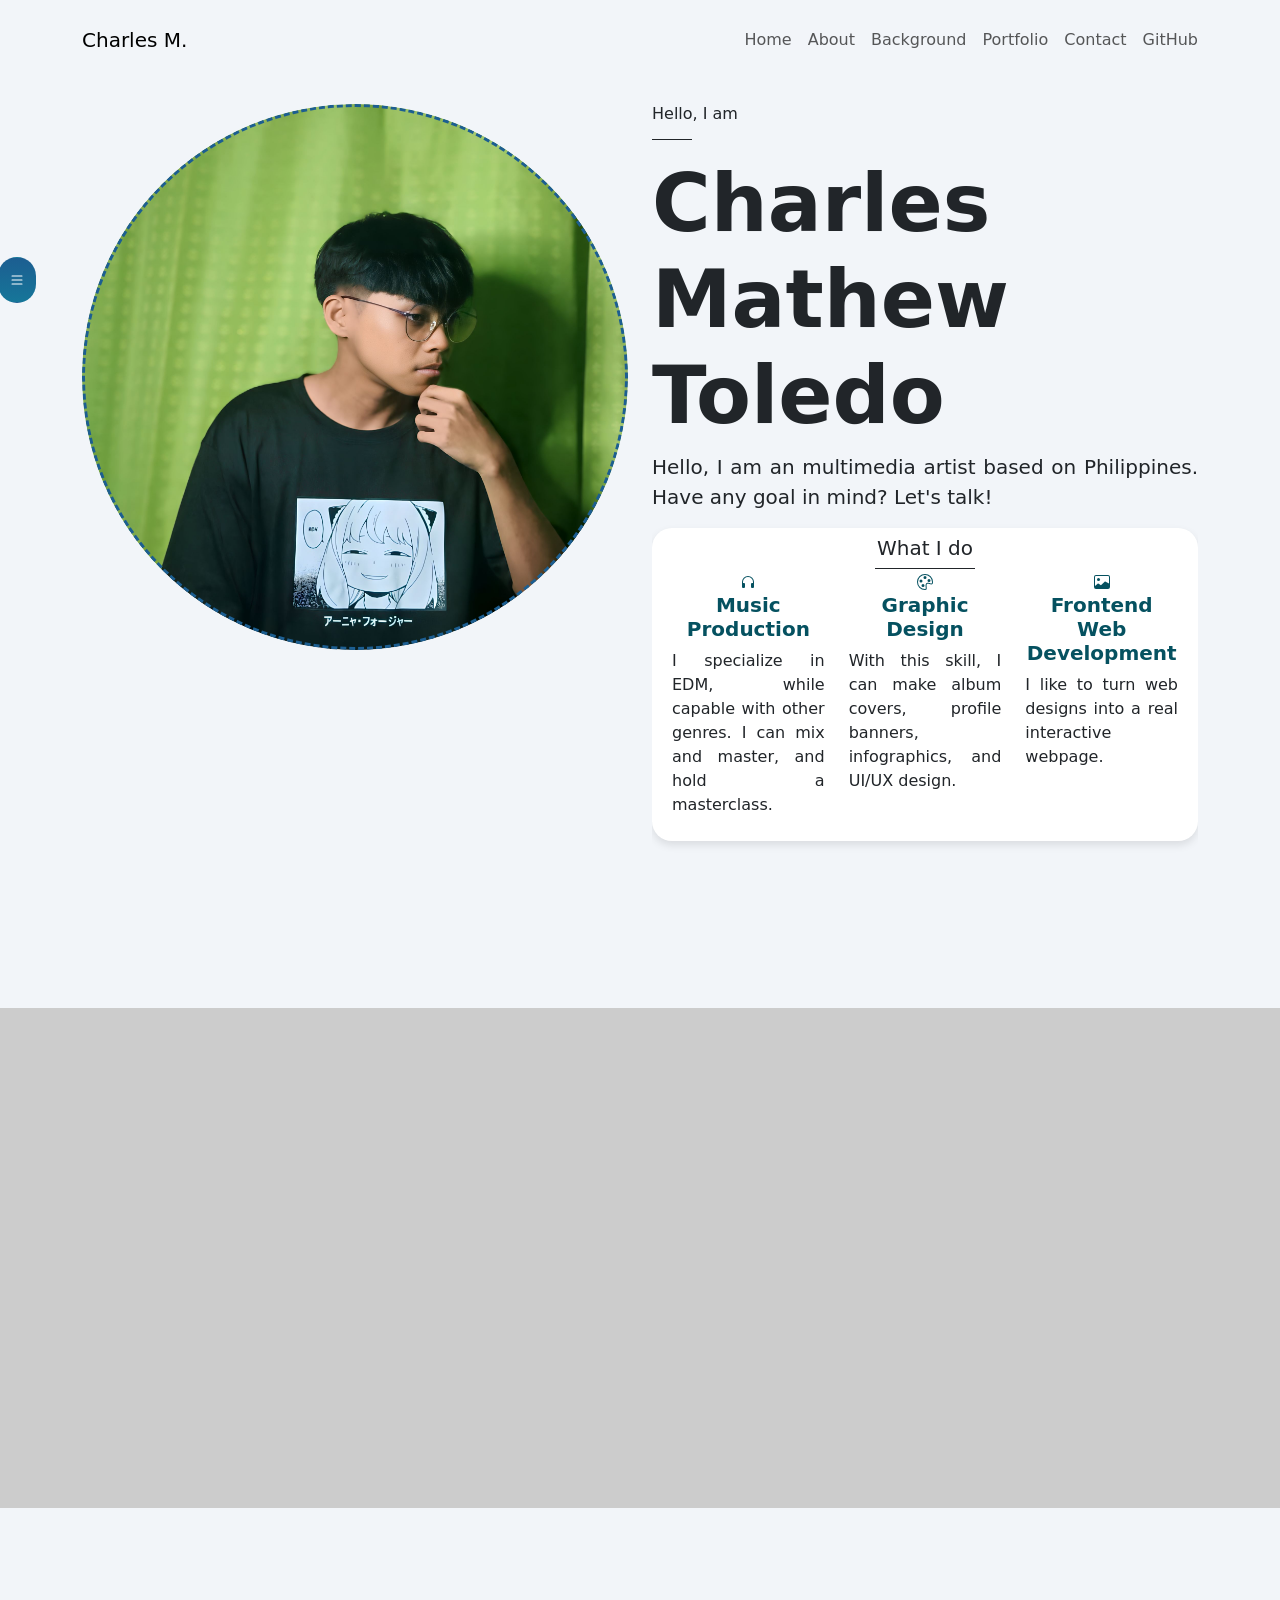
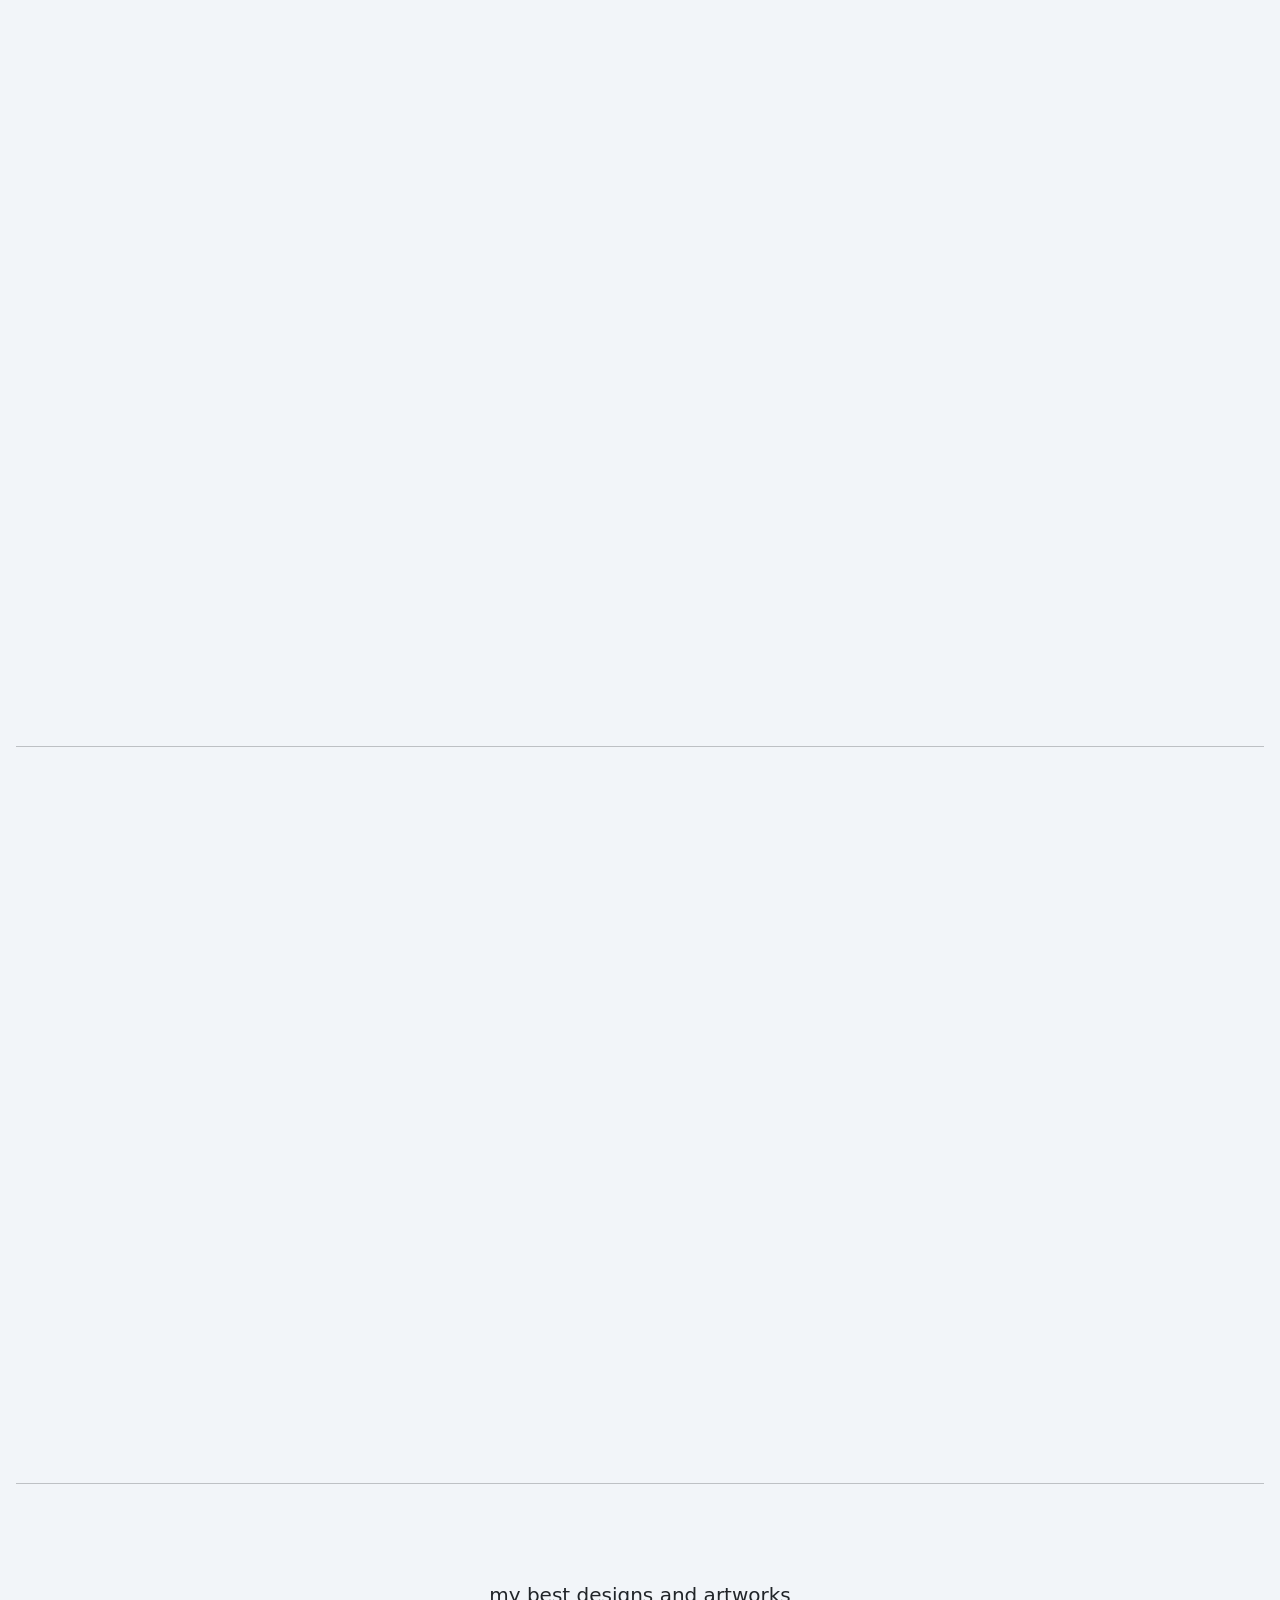
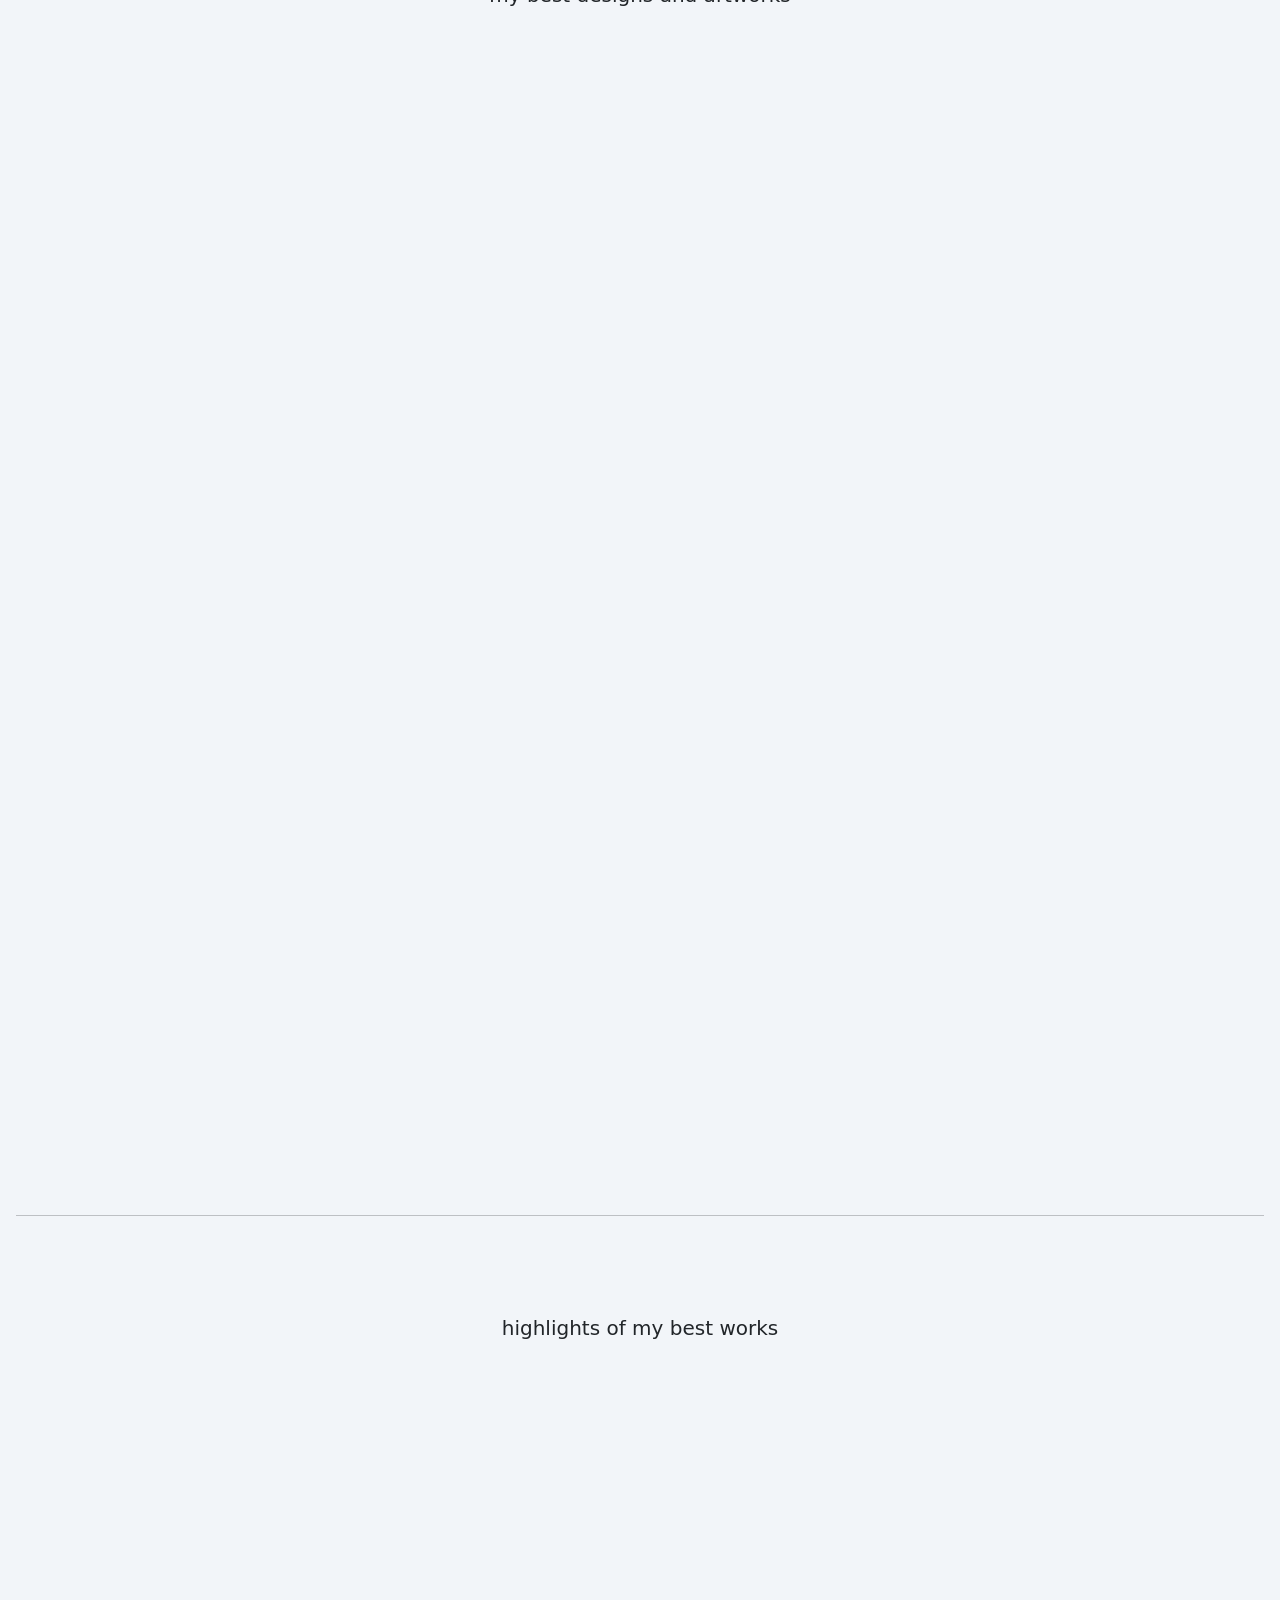
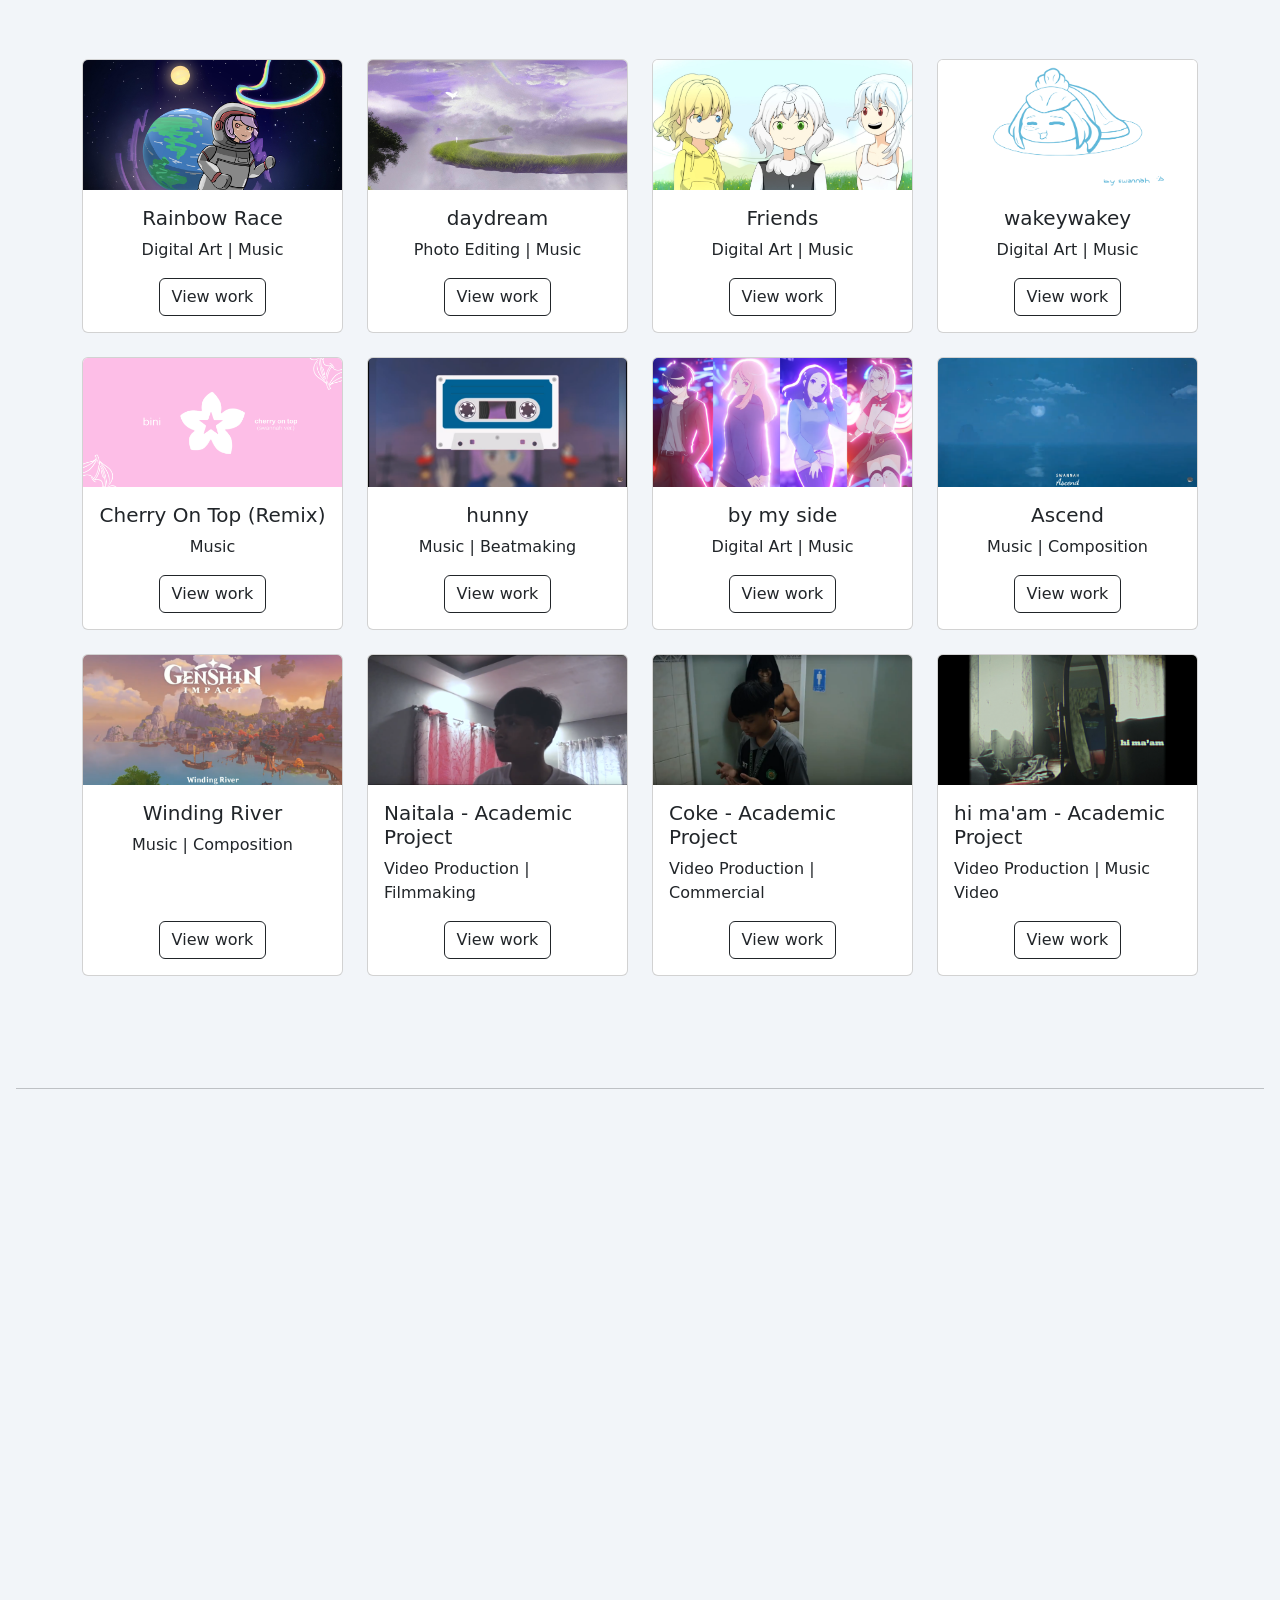
==== commit 63919c4a: "Changed home button link to default tag" ====
--- a/index.html
+++ b/index.html
@@ -34,7 +34,7 @@
             data-aos-easing="ease-out-sine" data-aos-duration="1000">
                 <ul class="navbar-nav text-center ms-auto">
                     <li>
-                        <a href="#navbar-id" class="nav-link">Home</a>
+                        <a href="#" class="nav-link">Home</a>
                     </li>
                     <li>
                         <a href="#specialty" class="nav-link">About</a>
@@ -83,7 +83,7 @@
             <ul class="main-menu">
                 <!--to Home-->
                 <li>
-                    <a href="#navbar-id" class="ripple">
+                    <a href="#" class="ripple">
                         <svg xmlns="http://www.w3.org/2000/svg" width="16" height="16" fill="currentColor" class="bi bi-house-fill" viewBox="0 0 16 16">
                             <path d="M8.707 1.5a1 1 0 0 0-1.414 0L.646 8.146a.5.5 0 0 0 .708.708L8 2.207l6.646 6.647a.5.5 0 0 0 .708-.708L13 5.793V2.5a.5.5 0 0 0-.5-.5h-1a.5.5 0 0 0-.5.5v1.293z"/>
                             <path d="m8 3.293 6 6V13.5a1.5 1.5 0 0 1-1.5 1.5h-9A1.5 1.5 0 0 1 2 13.5V9.293z"/>
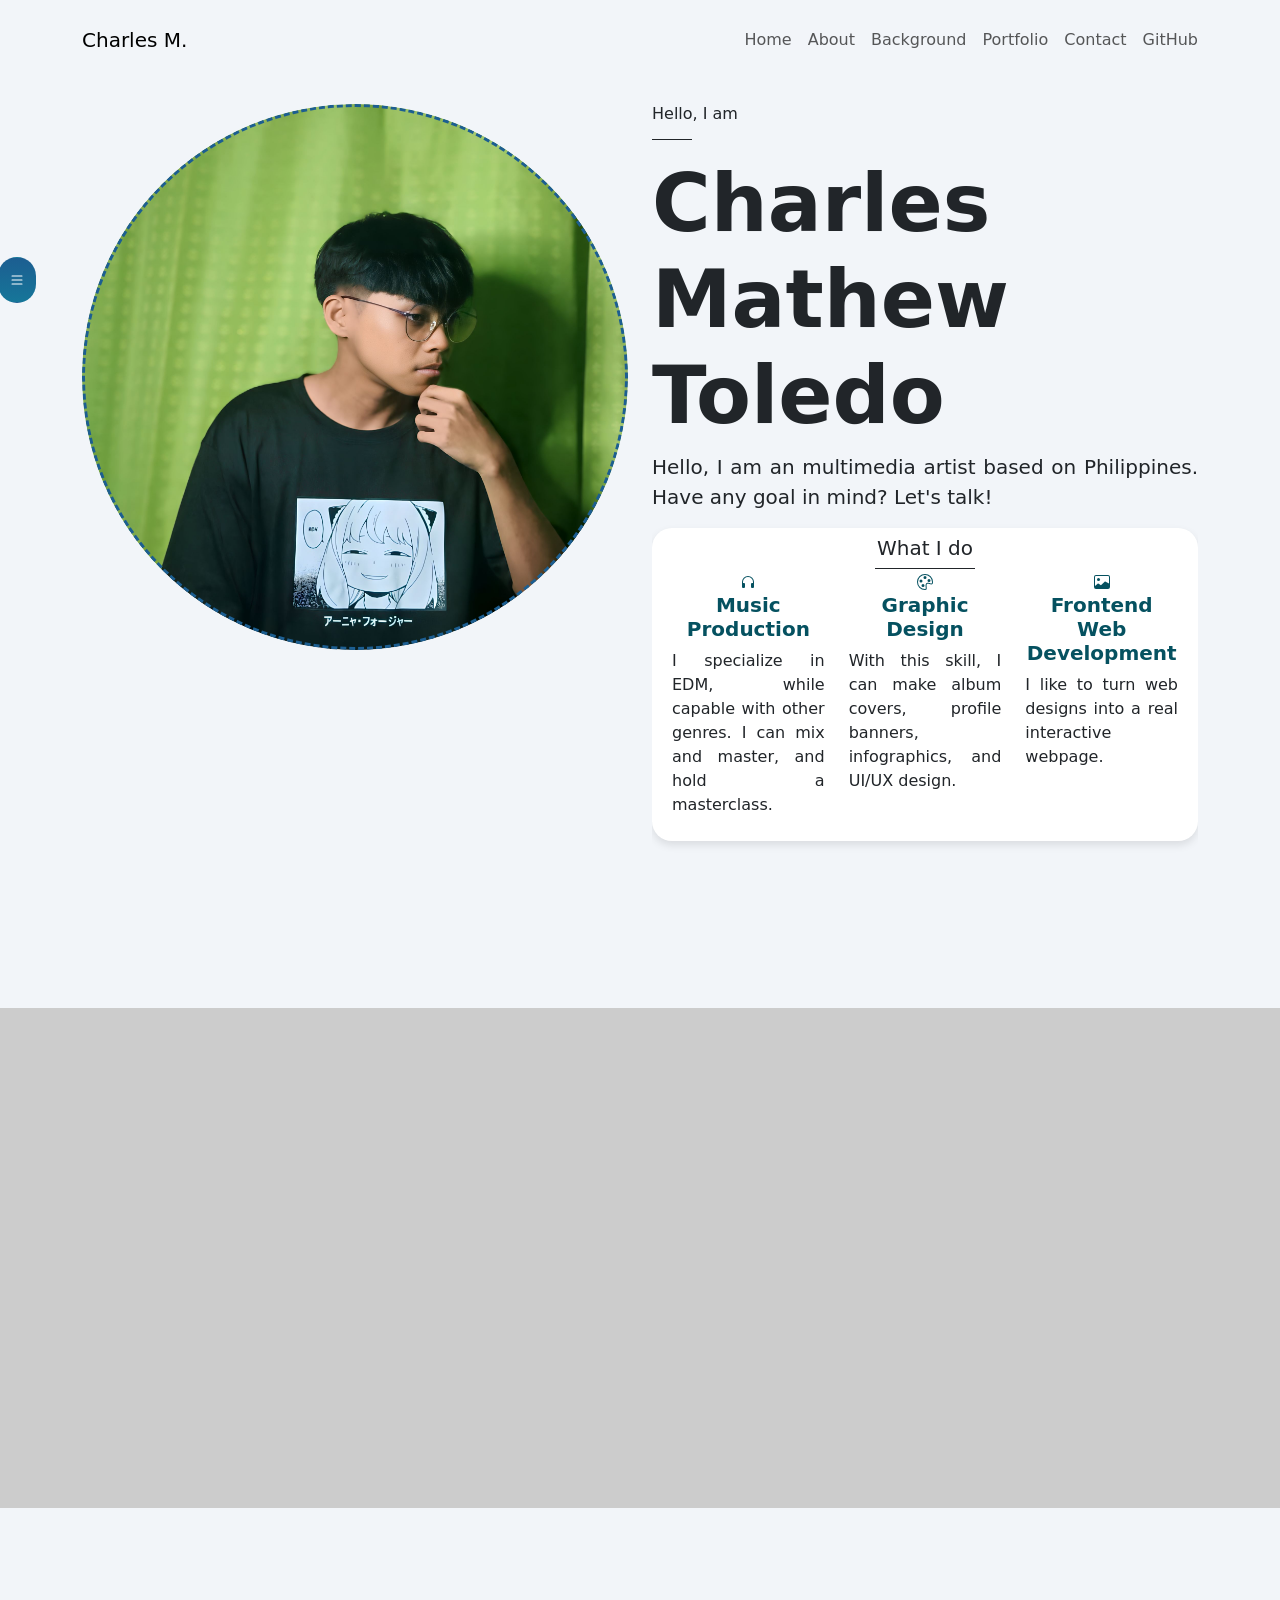
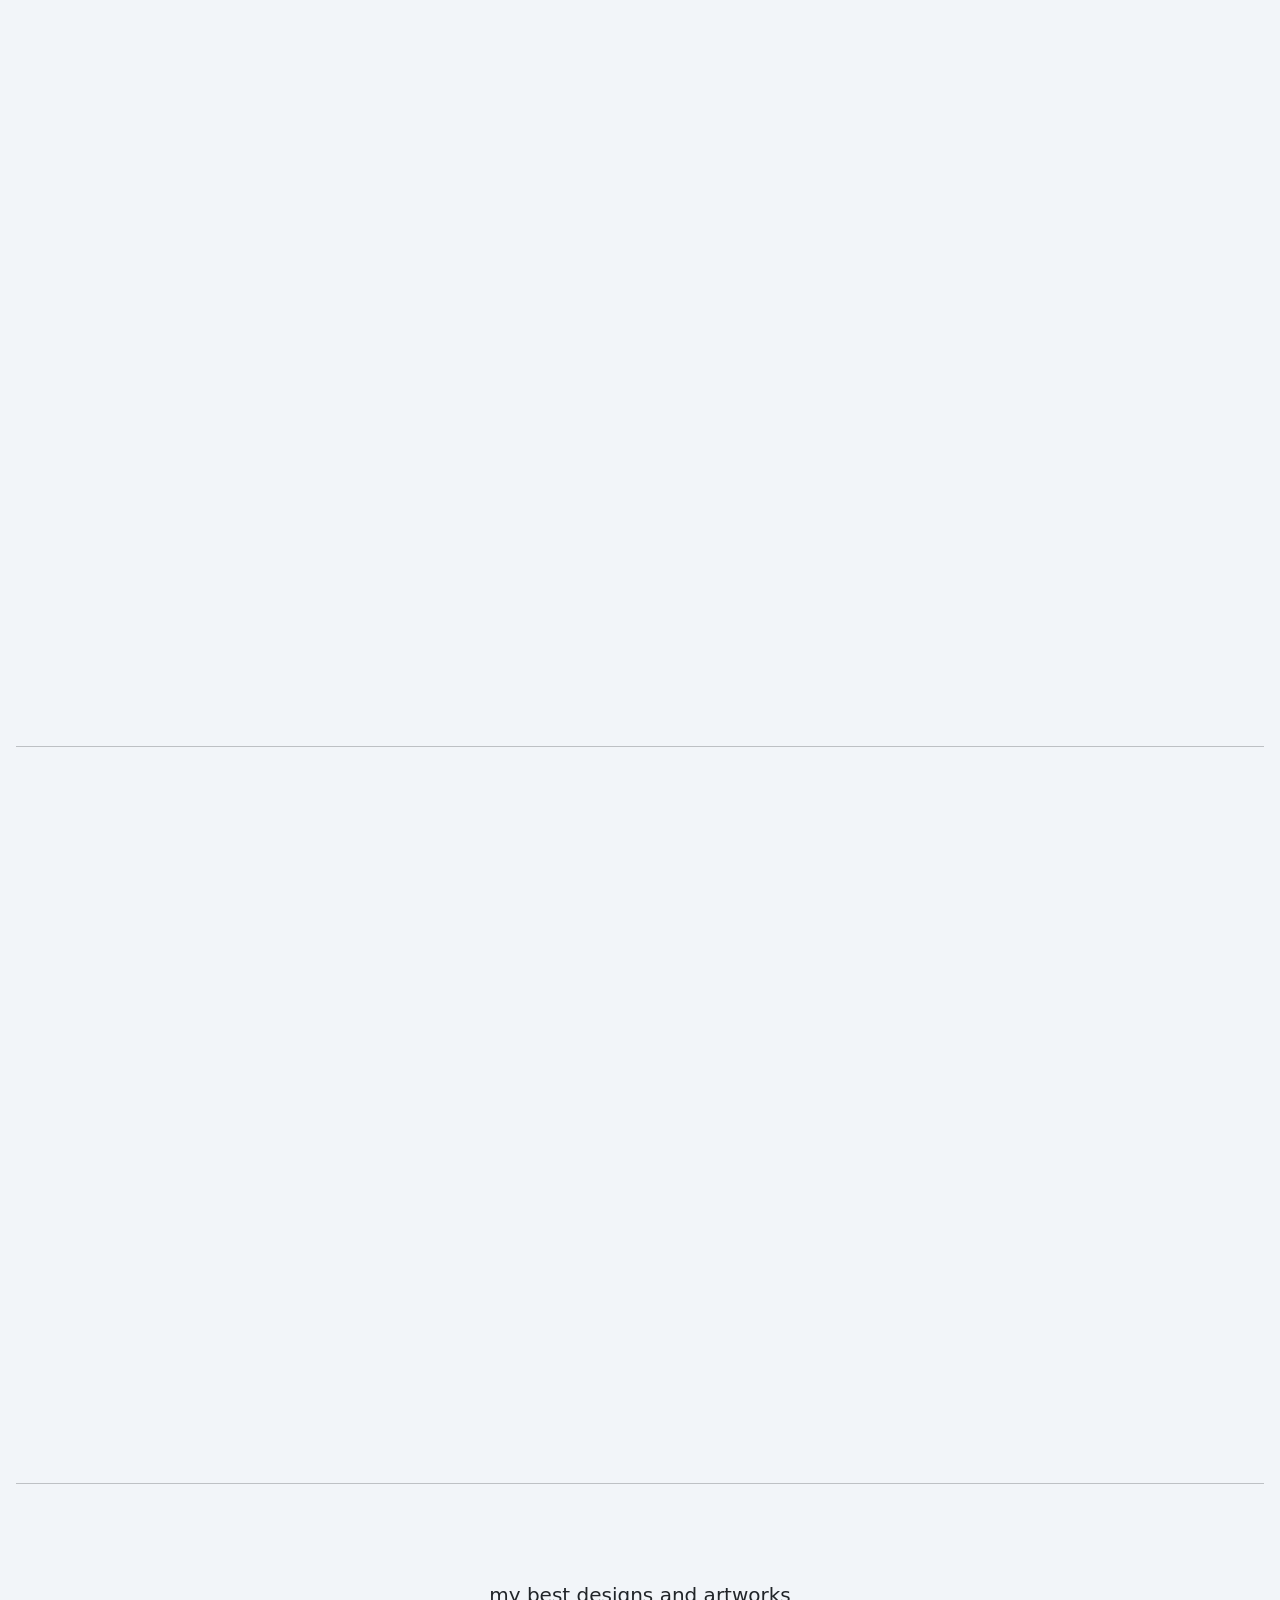
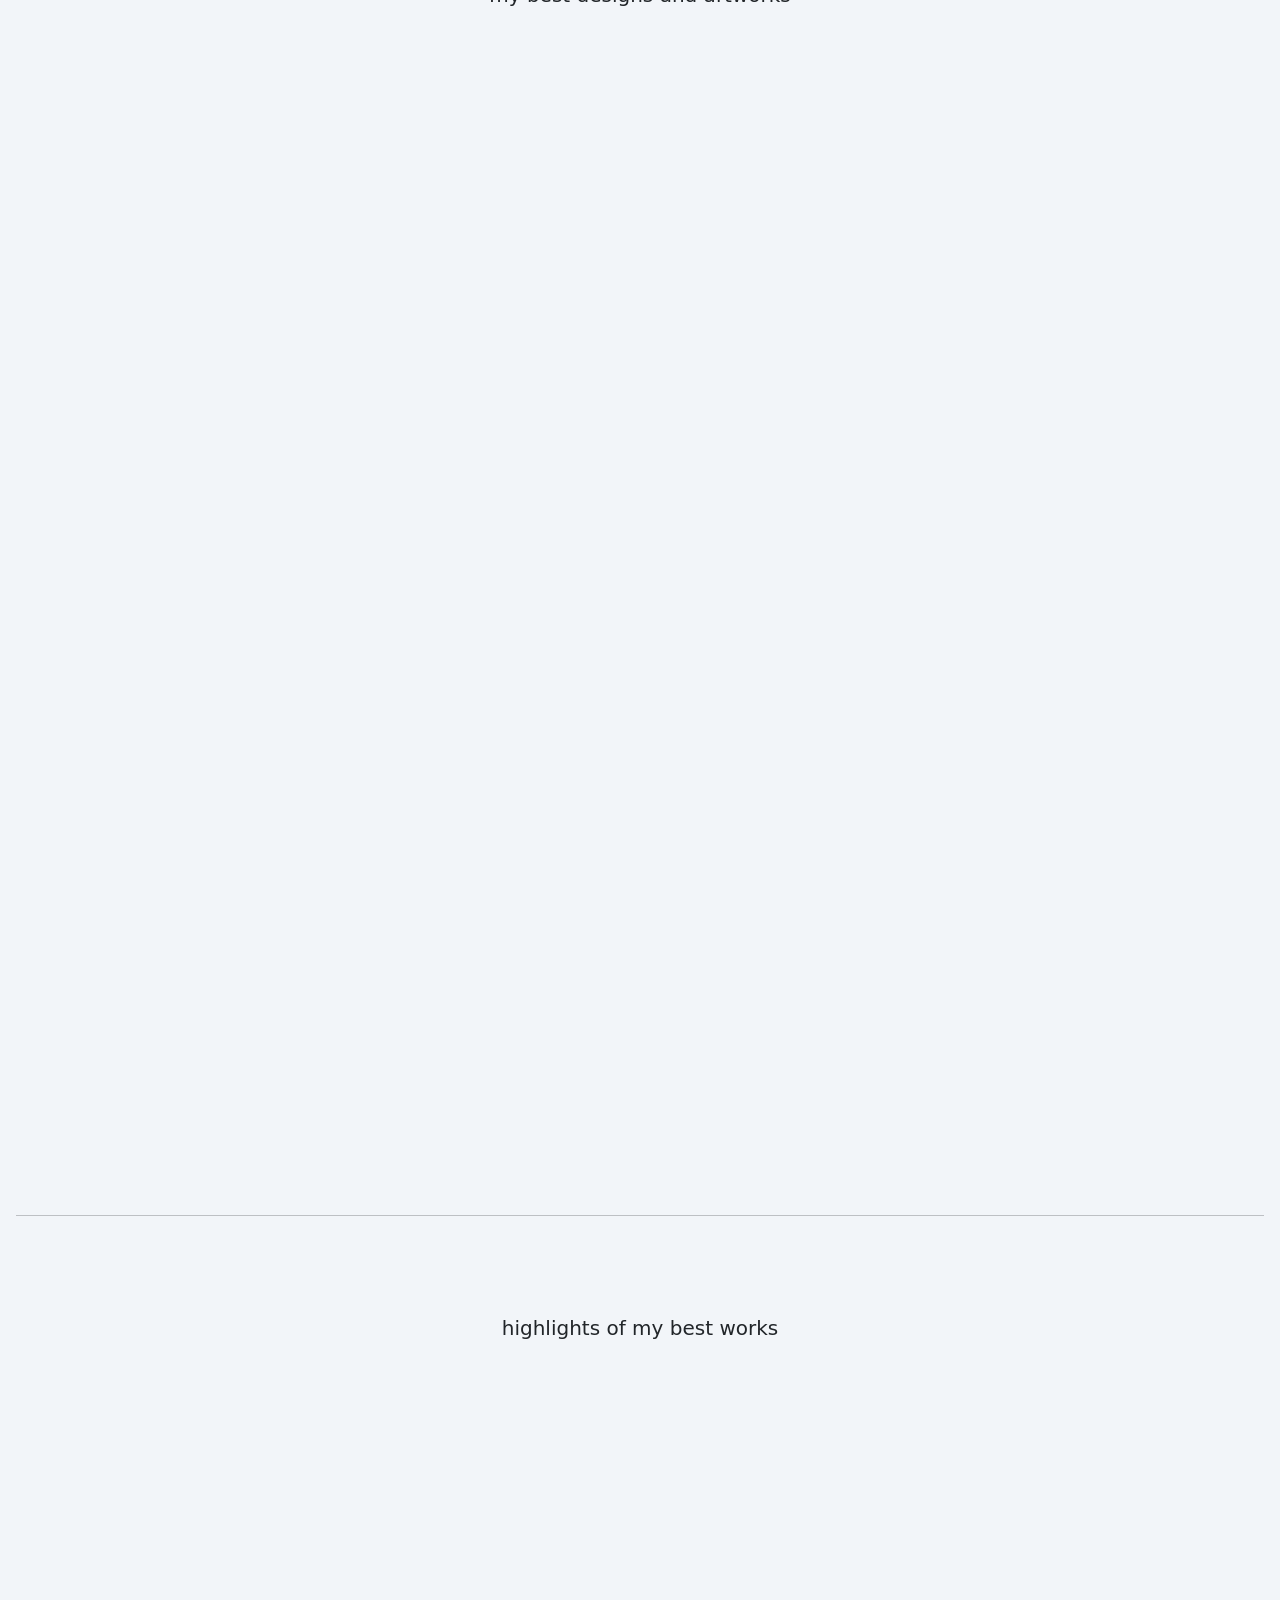
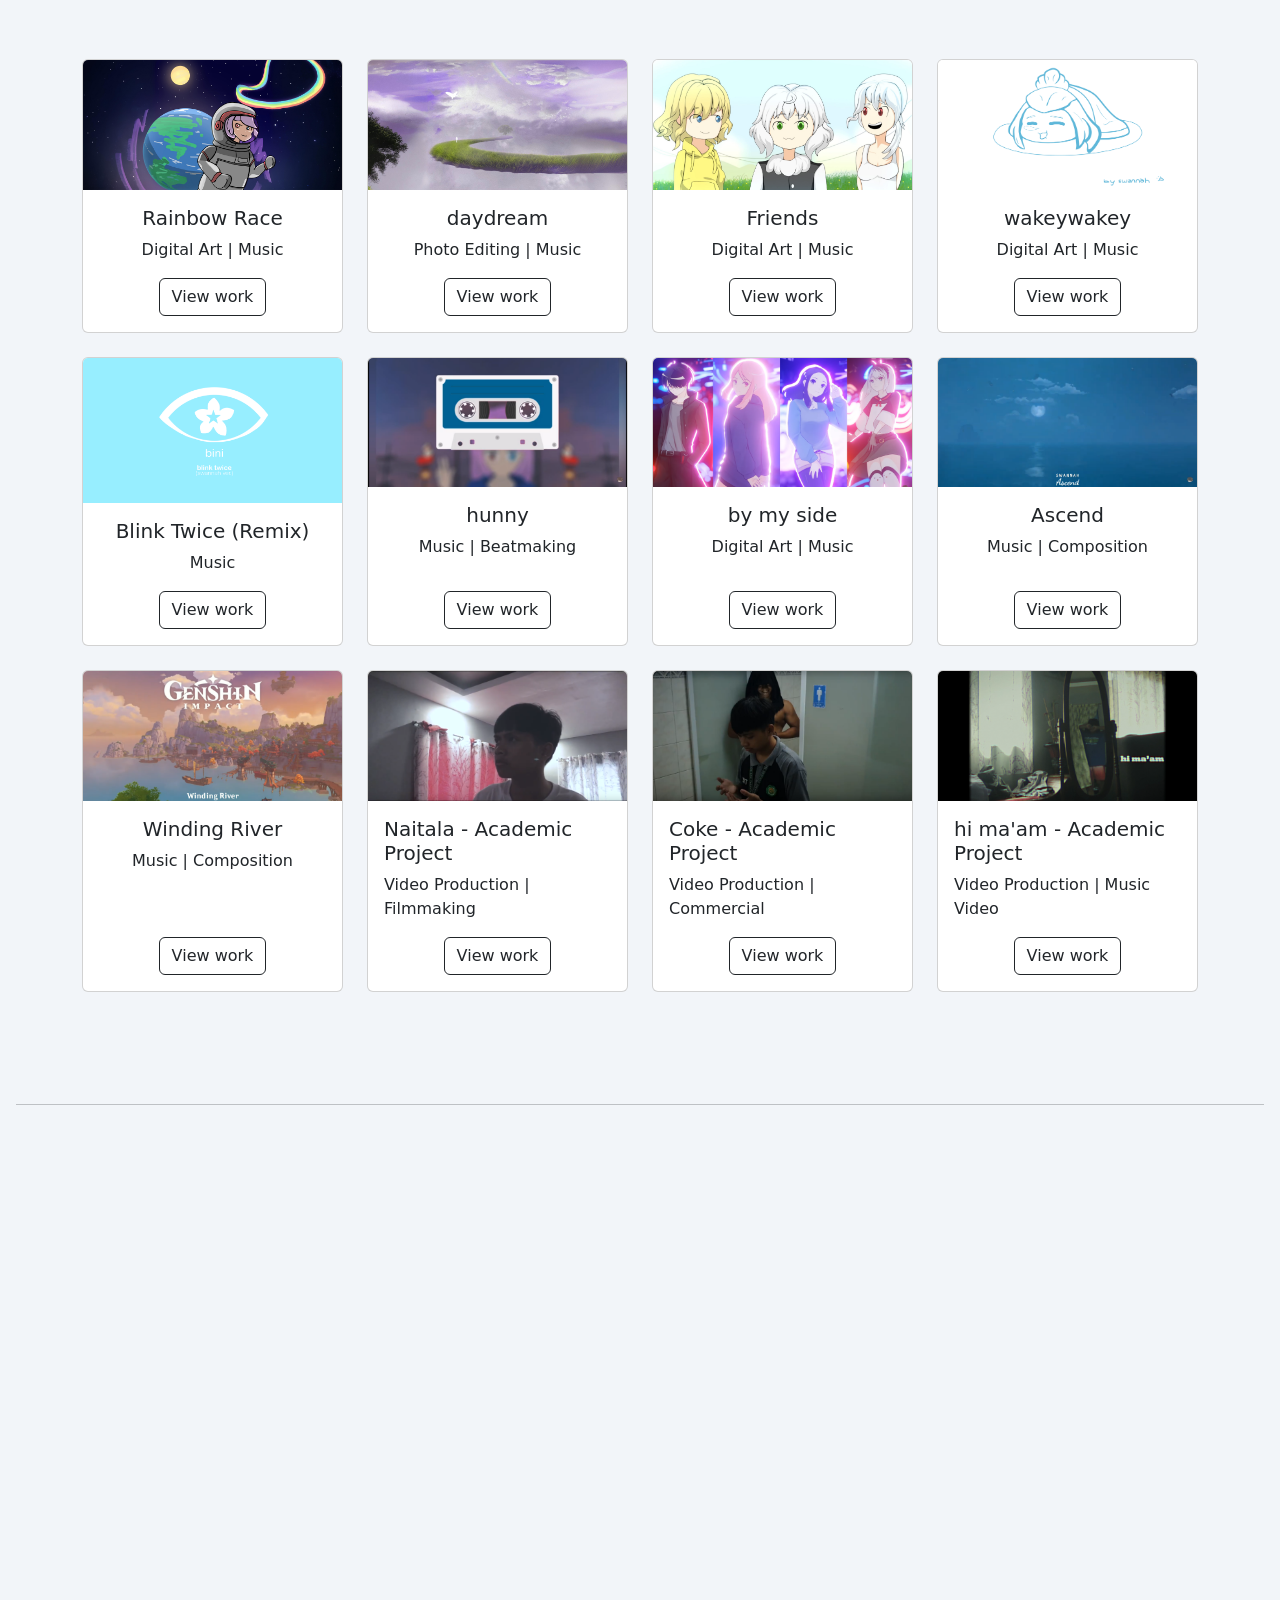
==== commit 914dee81: "Changed Instagram to LinkedIn link, slightly tweaked portfolio section." ====
--- a/index.html
+++ b/index.html
@@ -266,15 +266,15 @@
                         </div>
                         <!--YouTube-->
 
-                        <!--Instagram-->
+                        <!--LinkedIn-->
                         <div class="col-6 col-sm-3 col-md-3 text-center" data-aos="zoom-in" data-aos-duration="1000" data-aos-delay="2000">                           
-                            <a type="button" class="btn rounded-4" id="icon3" href="https://www.instagram.com/wanasan16/" target="_blank">
-                                <svg xmlns="http://www.w3.org/2000/svg" width="3em" height="3em" fill="currentColor" class="bi bi-instagram" viewBox="0 0 16 16">
-                                    <path d="M8 0C5.829 0 5.556.01 4.703.048 3.85.088 3.269.222 2.76.42a3.9 3.9 0 0 0-1.417.923A3.9 3.9 0 0 0 .42 2.76C.222 3.268.087 3.85.048 4.7.01 5.555 0 5.827 0 8.001c0 2.172.01 2.444.048 3.297.04.852.174 1.433.372 1.942.205.526.478.972.923 1.417.444.445.89.719 1.416.923.51.198 1.09.333 1.942.372C5.555 15.99 5.827 16 8 16s2.444-.01 3.298-.048c.851-.04 1.434-.174 1.943-.372a3.9 3.9 0 0 0 1.416-.923c.445-.445.718-.891.923-1.417.197-.509.332-1.09.372-1.942C15.99 10.445 16 10.173 16 8s-.01-2.445-.048-3.299c-.04-.851-.175-1.433-.372-1.941a3.9 3.9 0 0 0-.923-1.417A3.9 3.9 0 0 0 13.24.42c-.51-.198-1.092-.333-1.943-.372C10.443.01 10.172 0 7.998 0zm-.717 1.442h.718c2.136 0 2.389.007 3.232.046.78.035 1.204.166 1.486.275.373.145.64.319.92.599s.453.546.598.92c.11.281.24.705.275 1.485.039.843.047 1.096.047 3.231s-.008 2.389-.047 3.232c-.035.78-.166 1.203-.275 1.485a2.5 2.5 0 0 1-.599.919c-.28.28-.546.453-.92.598-.28.11-.704.24-1.485.276-.843.038-1.096.047-3.232.047s-2.39-.009-3.233-.047c-.78-.036-1.203-.166-1.485-.276a2.5 2.5 0 0 1-.92-.598 2.5 2.5 0 0 1-.6-.92c-.109-.281-.24-.705-.275-1.485-.038-.843-.046-1.096-.046-3.233s.008-2.388.046-3.231c.036-.78.166-1.204.276-1.486.145-.373.319-.64.599-.92s.546-.453.92-.598c.282-.11.705-.24 1.485-.276.738-.034 1.024-.044 2.515-.045zm4.988 1.328a.96.96 0 1 0 0 1.92.96.96 0 0 0 0-1.92m-4.27 1.122a4.109 4.109 0 1 0 0 8.217 4.109 4.109 0 0 0 0-8.217m0 1.441a2.667 2.667 0 1 1 0 5.334 2.667 2.667 0 0 1 0-5.334"/>
+                            <a type="button" class="btn rounded-4" id="icon3" href="https://www.linkedin.com/in/charlesm-toledo/" target="_blank">
+                                <svg xmlns="http://www.w3.org/2000/svg" width="3em" height="3em" fill="currentColor" class="bi bi-linkedin" viewBox="0 0 16 16">
+                                    <path d="M0 1.146C0 .513.526 0 1.175 0h13.65C15.474 0 16 .513 16 1.146v13.708c0 .633-.526 1.146-1.175 1.146H1.175C.526 16 0 15.487 0 14.854zm4.943 12.248V6.169H2.542v7.225zm-1.2-8.212c.837 0 1.358-.554 1.358-1.248-.015-.709-.52-1.248-1.342-1.248S2.4 3.226 2.4 3.934c0 .694.521 1.248 1.327 1.248zm4.908 8.212V9.359c0-.216.016-.432.08-.586.173-.431.568-.878 1.232-.878.869 0 1.216.662 1.216 1.634v3.865h2.401V9.25c0-2.22-1.184-3.252-2.764-3.252-1.274 0-1.845.7-2.165 1.193v.025h-.016l.016-.025V6.169h-2.4c.03.678 0 7.225 0 7.225z"/>
                                 </svg>
                             </a>                           
                         </div>
-                        <!--Instagram-->
+                        <!--LinkedIn-->
 
                         <!--Spotify-->
                         <div class="col-6 col-sm-3 col-md-3 text-center" data-aos="zoom-in" data-aos-duration="1000" data-aos-delay="2000">                           
@@ -476,9 +476,23 @@
                                 </div>
                             </div>
                             <!--Skill 6-->
+
+                            <div class="container d-flex justify-content-center my-3">
+                                <a href="cv/CCResume_TOLEDO, CHARLES.pdf" download="Resume_TOLEDO, CHARLES.pdf" class="btn btn-dark">
+                                    <svg xmlns="http://www.w3.org/2000/svg" width="16" height="16" fill="currentColor" class="bi bi-file-text-fill" viewBox="0 0 16 16">
+                                        <path d="M12 0H4a2 2 0 0 0-2 2v12a2 2 0 0 0 2 2h8a2 2 0 0 0 2-2V2a2 2 0 0 0-2-2M5 4h6a.5.5 0 0 1 0 1H5a.5.5 0 0 1 0-1m-.5 2.5A.5.5 0 0 1 5 6h6a.5.5 0 0 1 0 1H5a.5.5 0 0 1-.5-.5M5 8h6a.5.5 0 0 1 0 1H5a.5.5 0 0 1 0-1m0 2h3a.5.5 0 0 1 0 1H5a.5.5 0 0 1 0-1"/>
+                                    </svg>
+                                    Curriculum Vitae
+                                </a>   
+                            </div>           
                         </div>
                     </section>
                     <!--Skillset / Software Usage Capabilities-->
+
+                    
+
+                         
+
                 </div>
                 <!--Right-->
             </div>
@@ -996,7 +1010,7 @@
         <br><br>
         <hr class="mx-3">
 
-        <div class="container" data-aos="zoom-in" data-aos-duration="800" data-aos-easing="ease-out">
+        <div class="container" id="mmdia" data-aos="zoom-in" data-aos-duration="800" data-aos-easing="ease-out">
             <h1 class="display-4 fw-semibold text-info-emphasis mb-3">Multimedia Projects</h1>
         </div>
 
@@ -1081,9 +1095,9 @@
                         <div class="carousel-item">
                             <div class="col-md-3 align-items-stretch">
                                 <div class="card h-100">
-                                    <img src="images/item5.png" class="card-img-top">
+                                    <img src="portfolio/blinktwice.png" class="card-img-top">
                                     <div class="card-body d-flex flex-column">
-                                        <h5 class="card-title">Cherry on Top (Remix)</h5>
+                                        <h5 class="card-title">Blink Twice (Remix)</h5>
                                         <p class="card-text mb-4">Music</p>
                                       
                                         <!--Modal Button-->
@@ -1285,9 +1299,9 @@
                 <!--Item 5: BINI-->
                 <div class="col-lg-3 col-md-3 col-sm-6 mb-4">
                     <div class="card h-100">
-                        <img src="images/item5.png" class="card-img-top">
+                        <img src="portfolio/blinktwice.png" class="card-img-top">
                         <div class="card-body d-flex flex-column">
-                            <h5 class="card-title">Cherry On Top (Remix)</h5>
+                            <h5 class="card-title">Blink Twice (Remix)</h5>
                             <p class="card-text">Music</p>
                             <!--Modal Button-->
                             <button class="btn btn-outline-dark mt-auto" data-bs-target="#modal5" data-bs-toggle="modal">View work</button>
@@ -1392,7 +1406,7 @@
         </div>
 
         <div class="container text-center" id="cartogrid" data-aos="fade-up" data-aos-duration="1500" data-aos-delay="400" data-aos-easing="ease-out">
-            <a id="toggle-view" href="#portfolio">View all ↓</a>
+            <a id="toggle-view" href="#mmdia">View all ↓</a>
         </div>
         
     
@@ -1541,16 +1555,16 @@
                 <div class="modal-content">
                     <!--Modal Header-->
                     <div class="modal-header">
-                        <h5 class="modal-title" id="modal5Label">5 | BINI - Cherry on Top (Remix)</h5>
+                        <h5 class="modal-title" id="modal5Label">5 | BINI - Blink Twice (Remix)</h5>
                         <button type="button" class="btn-close" data-bs-dismiss="modal" aria-label="Close"></button>
                     </div>
                     <!--Modal Body-->
                     <div class="modal-body">
                         <!--Embedded Content-->
                         <div class="ratio ratio-16x9">
-                            <iframe id="modal5-vid" width="560" height="315" src="https://www.youtube.com/embed/GnZCDxGGRF4?si=mmp75O5MYsMBbWl0&amp;start=25" title="YouTube video player" frameborder="0" allow="accelerometer; autoplay; clipboard-write; encrypted-media; gyroscope; picture-in-picture; web-share" referrerpolicy="strict-origin-when-cross-origin" allowfullscreen></iframe>
-                        </div>
-                        <p class="lead">I made a remix of BINI's record-breaking hit "Cherry on Top", visuals made by me.</p>
+                            <iframe width="560" height="315" src="https://www.youtube.com/embed/hsSJqWV5R3k?si=i2XzLujEsouH1d57&amp;start=21" title="YouTube video player" frameborder="0" allow="accelerometer; autoplay; clipboard-write; encrypted-media; gyroscope; picture-in-picture; web-share" referrerpolicy="strict-origin-when-cross-origin" allowfullscreen></iframe>
+                        </div>
+                        <p class="lead">I made a remix of BINI's record-breaking hit "Blink Twice", visuals made by me.</p>
                         <p class="lead">Because the remix is unofficial and copyrighted, the video above may be unavailable to play embedded. Therefore, I suggest to play it on my channel if ever.</p>
                     </div>
                     <!-- Modal Footer -->
@@ -1875,7 +1889,7 @@
                                     <path d="M2 2A2 2 0 0 0 .05 3.555L8 8.414l7.95-4.859A2 2 0 0 0 14 2zm-2 9.8V4.698l5.803 3.546zm6.761-2.97-6.57 4.026A2 2 0 0 0 2 14h6.256A4.5 4.5 0 0 1 8 12.5a4.49 4.49 0 0 1 1.606-3.446l-.367-.225L8 9.586zM16 9.671V4.697l-5.803 3.546.338.208A4.5 4.5 0 0 1 12.5 8c1.414 0 2.675.652 3.5 1.671"/>
                                     <path d="M15.834 12.244c0 1.168-.577 2.025-1.587 2.025-.503 0-1.002-.228-1.12-.648h-.043c-.118.416-.543.643-1.015.643-.77 0-1.259-.542-1.259-1.434v-.529c0-.844.481-1.4 1.26-1.4.585 0 .87.333.953.63h.03v-.568h.905v2.19c0 .272.18.42.411.42.315 0 .639-.415.639-1.39v-.118c0-1.277-.95-2.326-2.484-2.326h-.04c-1.582 0-2.64 1.067-2.64 2.724v.157c0 1.867 1.237 2.654 2.57 2.654h.045c.507 0 .935-.07 1.18-.18v.731c-.219.1-.643.175-1.237.175h-.044C10.438 16 9 14.82 9 12.646v-.214C9 10.36 10.421 9 12.485 9h.035c2.12 0 3.314 1.43 3.314 3.034zm-4.04.21v.227c0 .586.227.8.581.8.31 0 .564-.17.564-.743v-.367c0-.516-.275-.708-.572-.708-.346 0-.573.245-.573.791"/>
                                 </svg>
-                                <a href="mailto:charlesm.toledo@gmail.com" class="text-muted text-decoration-none">charlesm.toledo@gmail.com</a>
+                                <a href="mailto:charlesm.toledo@gmail.com" target="_blank" class="text-muted text-decoration-none">charlesm.toledo@gmail.com</a>
                             </p>
                             <!--Email Address-->
 
@@ -1884,9 +1898,18 @@
                                 <svg xmlns="http://www.w3.org/2000/svg" width="16" height="16" fill="currentColor" class="bi bi-telephone-fill" viewBox="0 0 16 16">
                                     <path fill-rule="evenodd" d="M1.885.511a1.745 1.745 0 0 1 2.61.163L6.29 2.98c.329.423.445.974.315 1.494l-.547 2.19a.68.68 0 0 0 .178.643l2.457 2.457a.68.68 0 0 0 .644.178l2.189-.547a1.75 1.75 0 0 1 1.494.315l2.306 1.794c.829.645.905 1.87.163 2.611l-1.034 1.034c-.74.74-1.846 1.065-2.877.702a18.6 18.6 0 0 1-7.01-4.42 18.6 18.6 0 0 1-4.42-7.009c-.362-1.03-.037-2.137.703-2.877z"/>
                                 </svg>
-                                <a href="tel:+639958570660" class="text-muted text-decoration-none">+ 63 995 857 0660</a>
+                                <a href="tel:+639958570660" target="_blank" class="text-muted text-decoration-none">+63 995 857 0660</a>
                             </p>
                             <!--Contact Number-->
+
+                            <!-- LinkedIn -->
+                            <p>
+                                <svg xmlns="http://www.w3.org/2000/svg" width="16" height="16" fill="currentColor" class="bi bi-linkedin" viewBox="0 0 16 16">
+                                    <path d="M0 1.146C0 .513.526 0 1.175 0h13.65C15.474 0 16 .513 16 1.146v13.708c0 .633-.526 1.146-1.175 1.146H1.175C.526 16 0 15.487 0 14.854zm4.943 12.248V6.169H2.542v7.225zm-1.2-8.212c.837 0 1.358-.554 1.358-1.248-.015-.709-.52-1.248-1.342-1.248S2.4 3.226 2.4 3.934c0 .694.521 1.248 1.327 1.248zm4.908 8.212V9.359c0-.216.016-.432.08-.586.173-.431.568-.878 1.232-.878.869 0 1.216.662 1.216 1.634v3.865h2.401V9.25c0-2.22-1.184-3.252-2.764-3.252-1.274 0-1.845.7-2.165 1.193v.025h-.016l.016-.025V6.169h-2.4c.03.678 0 7.225 0 7.225z"/>                                    
+                                </svg>
+                                <a href="https://www.linkedin.com/in/charlesm-toledo/" target="_blank" class="text-muted text-decoration-none"> Charles Mathew Toledo</a>
+                            </p>
+                            <!-- LinkedIn -->
                         </div>                       
                     </div>
                 </div>
@@ -1937,15 +1960,15 @@
                     </div>
                     <!--YouTube-->
         
-                    <!--Instagram-->
+                    <!--LinkedIn-->
                     <div class="col-6 col-sm-3 col-md-3 text-center" data-aos="zoom-in" data-aos-duration="1000" data-aos-delay="300">                      
-                        <a type="button" class="btn rounded-4" id="icon3" href="https://www.instagram.com/wanasan16/" target="_blank">
-                            <svg xmlns="http://www.w3.org/2000/svg" width="3em" height="3em" fill="currentColor" class="bi bi-instagram" viewBox="0 0 16 16">
-                                <path d="M8 0C5.829 0 5.556.01 4.703.048 3.85.088 3.269.222 2.76.42a3.9 3.9 0 0 0-1.417.923A3.9 3.9 0 0 0 .42 2.76C.222 3.268.087 3.85.048 4.7.01 5.555 0 5.827 0 8.001c0 2.172.01 2.444.048 3.297.04.852.174 1.433.372 1.942.205.526.478.972.923 1.417.444.445.89.719 1.416.923.51.198 1.09.333 1.942.372C5.555 15.99 5.827 16 8 16s2.444-.01 3.298-.048c.851-.04 1.434-.174 1.943-.372a3.9 3.9 0 0 0 1.416-.923c.445-.445.718-.891.923-1.417.197-.509.332-1.09.372-1.942C15.99 10.445 16 10.173 16 8s-.01-2.445-.048-3.299c-.04-.851-.175-1.433-.372-1.941a3.9 3.9 0 0 0-.923-1.417A3.9 3.9 0 0 0 13.24.42c-.51-.198-1.092-.333-1.943-.372C10.443.01 10.172 0 7.998 0zm-.717 1.442h.718c2.136 0 2.389.007 3.232.046.78.035 1.204.166 1.486.275.373.145.64.319.92.599s.453.546.598.92c.11.281.24.705.275 1.485.039.843.047 1.096.047 3.231s-.008 2.389-.047 3.232c-.035.78-.166 1.203-.275 1.485a2.5 2.5 0 0 1-.599.919c-.28.28-.546.453-.92.598-.28.11-.704.24-1.485.276-.843.038-1.096.047-3.232.047s-2.39-.009-3.233-.047c-.78-.036-1.203-.166-1.485-.276a2.5 2.5 0 0 1-.92-.598 2.5 2.5 0 0 1-.6-.92c-.109-.281-.24-.705-.275-1.485-.038-.843-.046-1.096-.046-3.233s.008-2.388.046-3.231c.036-.78.166-1.204.276-1.486.145-.373.319-.64.599-.92s.546-.453.92-.598c.282-.11.705-.24 1.485-.276.738-.034 1.024-.044 2.515-.045zm4.988 1.328a.96.96 0 1 0 0 1.92.96.96 0 0 0 0-1.92m-4.27 1.122a4.109 4.109 0 1 0 0 8.217 4.109 4.109 0 0 0 0-8.217m0 1.441a2.667 2.667 0 1 1 0 5.334 2.667 2.667 0 0 1 0-5.334"/>
+                        <a type="button" class="btn rounded-4" id="icon3" href="https://www.linkedin.com/in/charlesm-toledo/" target="_blank">
+                            <svg xmlns="http://www.w3.org/2000/svg" width="3em" height="3em" fill="currentColor" class="bi bi-linkedin" viewBox="0 0 16 16">
+                                <path d="M0 1.146C0 .513.526 0 1.175 0h13.65C15.474 0 16 .513 16 1.146v13.708c0 .633-.526 1.146-1.175 1.146H1.175C.526 16 0 15.487 0 14.854zm4.943 12.248V6.169H2.542v7.225zm-1.2-8.212c.837 0 1.358-.554 1.358-1.248-.015-.709-.52-1.248-1.342-1.248S2.4 3.226 2.4 3.934c0 .694.521 1.248 1.327 1.248zm4.908 8.212V9.359c0-.216.016-.432.08-.586.173-.431.568-.878 1.232-.878.869 0 1.216.662 1.216 1.634v3.865h2.401V9.25c0-2.22-1.184-3.252-2.764-3.252-1.274 0-1.845.7-2.165 1.193v.025h-.016l.016-.025V6.169h-2.4c.03.678 0 7.225 0 7.225z"/>
                             </svg>
                         </a>
                     </div>
-                    <!--Instagram-->
+                    <!--LinkedIn-->
         
                     <!--Spotify-->
                     <div class="col-6 col-sm-3 col-md-3 text-center" data-aos="zoom-in" data-aos-duration="1000" data-aos-delay="300">                       
@@ -1995,6 +2018,9 @@
                                 <a href="#portfolio" class="text-reset">Portfolio</a>
                             </p>
                             <p>
+                                <a href="#contacts" class="text-reset">Contact</a>
+                            </p>
+                            <p>
                                 <a href="https://github.com/charles-m69" target="_blank" class="text-reset">GitHub</a>
                             </p>
                         </div>
@@ -2021,7 +2047,7 @@
                                 <path d="M2 2A2 2 0 0 0 .05 3.555L8 8.414l7.95-4.859A2 2 0 0 0 14 2zm-2 9.8V4.698l5.803 3.546zm6.761-2.97-6.57 4.026A2 2 0 0 0 2 14h6.256A4.5 4.5 0 0 1 8 12.5a4.49 4.49 0 0 1 1.606-3.446l-.367-.225L8 9.586zM16 9.671V4.697l-5.803 3.546.338.208A4.5 4.5 0 0 1 12.5 8c1.414 0 2.675.652 3.5 1.671"/>
                                 <path d="M15.834 12.244c0 1.168-.577 2.025-1.587 2.025-.503 0-1.002-.228-1.12-.648h-.043c-.118.416-.543.643-1.015.643-.77 0-1.259-.542-1.259-1.434v-.529c0-.844.481-1.4 1.26-1.4.585 0 .87.333.953.63h.03v-.568h.905v2.19c0 .272.18.42.411.42.315 0 .639-.415.639-1.39v-.118c0-1.277-.95-2.326-2.484-2.326h-.04c-1.582 0-2.64 1.067-2.64 2.724v.157c0 1.867 1.237 2.654 2.57 2.654h.045c.507 0 .935-.07 1.18-.18v.731c-.219.1-.643.175-1.237.175h-.044C10.438 16 9 14.82 9 12.646v-.214C9 10.36 10.421 9 12.485 9h.035c2.12 0 3.314 1.43 3.314 3.034zm-4.04.21v.227c0 .586.227.8.581.8.31 0 .564-.17.564-.743v-.367c0-.516-.275-.708-.572-.708-.346 0-.573.245-.573.791"/>
                             </svg>
-                            <a href="mailto:charlesm.toledo@gmail.com" class="text-muted text-decoration-none">charlesm.toledo@gmail.com</a>
+                            <a href="mailto:charlesm.toledo@gmail.com" target="_blank" class="text-muted text-decoration-none">charlesm.toledo@gmail.com</a>
                         </p>
                         <!--Email Address-->
 
@@ -2030,7 +2056,7 @@
                             <svg xmlns="http://www.w3.org/2000/svg" width="16" height="16" fill="currentColor" class="bi bi-telephone-fill" viewBox="0 0 16 16">
                                 <path fill-rule="evenodd" d="M1.885.511a1.745 1.745 0 0 1 2.61.163L6.29 2.98c.329.423.445.974.315 1.494l-.547 2.19a.68.68 0 0 0 .178.643l2.457 2.457a.68.68 0 0 0 .644.178l2.189-.547a1.75 1.75 0 0 1 1.494.315l2.306 1.794c.829.645.905 1.87.163 2.611l-1.034 1.034c-.74.74-1.846 1.065-2.877.702a18.6 18.6 0 0 1-7.01-4.42 18.6 18.6 0 0 1-4.42-7.009c-.362-1.03-.037-2.137.703-2.877z"/>
                             </svg>
-                            <a href="tel:+639958570660" class="text-muted text-decoration-none">+ 63 995 857 0660</a>
+                            <a href="tel:+639958570660" target="_blank" class="text-muted text-decoration-none">+63 995 857 0660</a>
                         </p>
                         <!--Contact Number-->
                     </div>
--- a/CSS/style.css
+++ b/CSS/style.css
@@ -319,7 +319,7 @@
 }
 
 #icon3:hover {
-    color: rgb(188, 6, 243) !important;
+    color: rgb(4, 93, 194) !important;
 }
 
 #icon4:hover {
